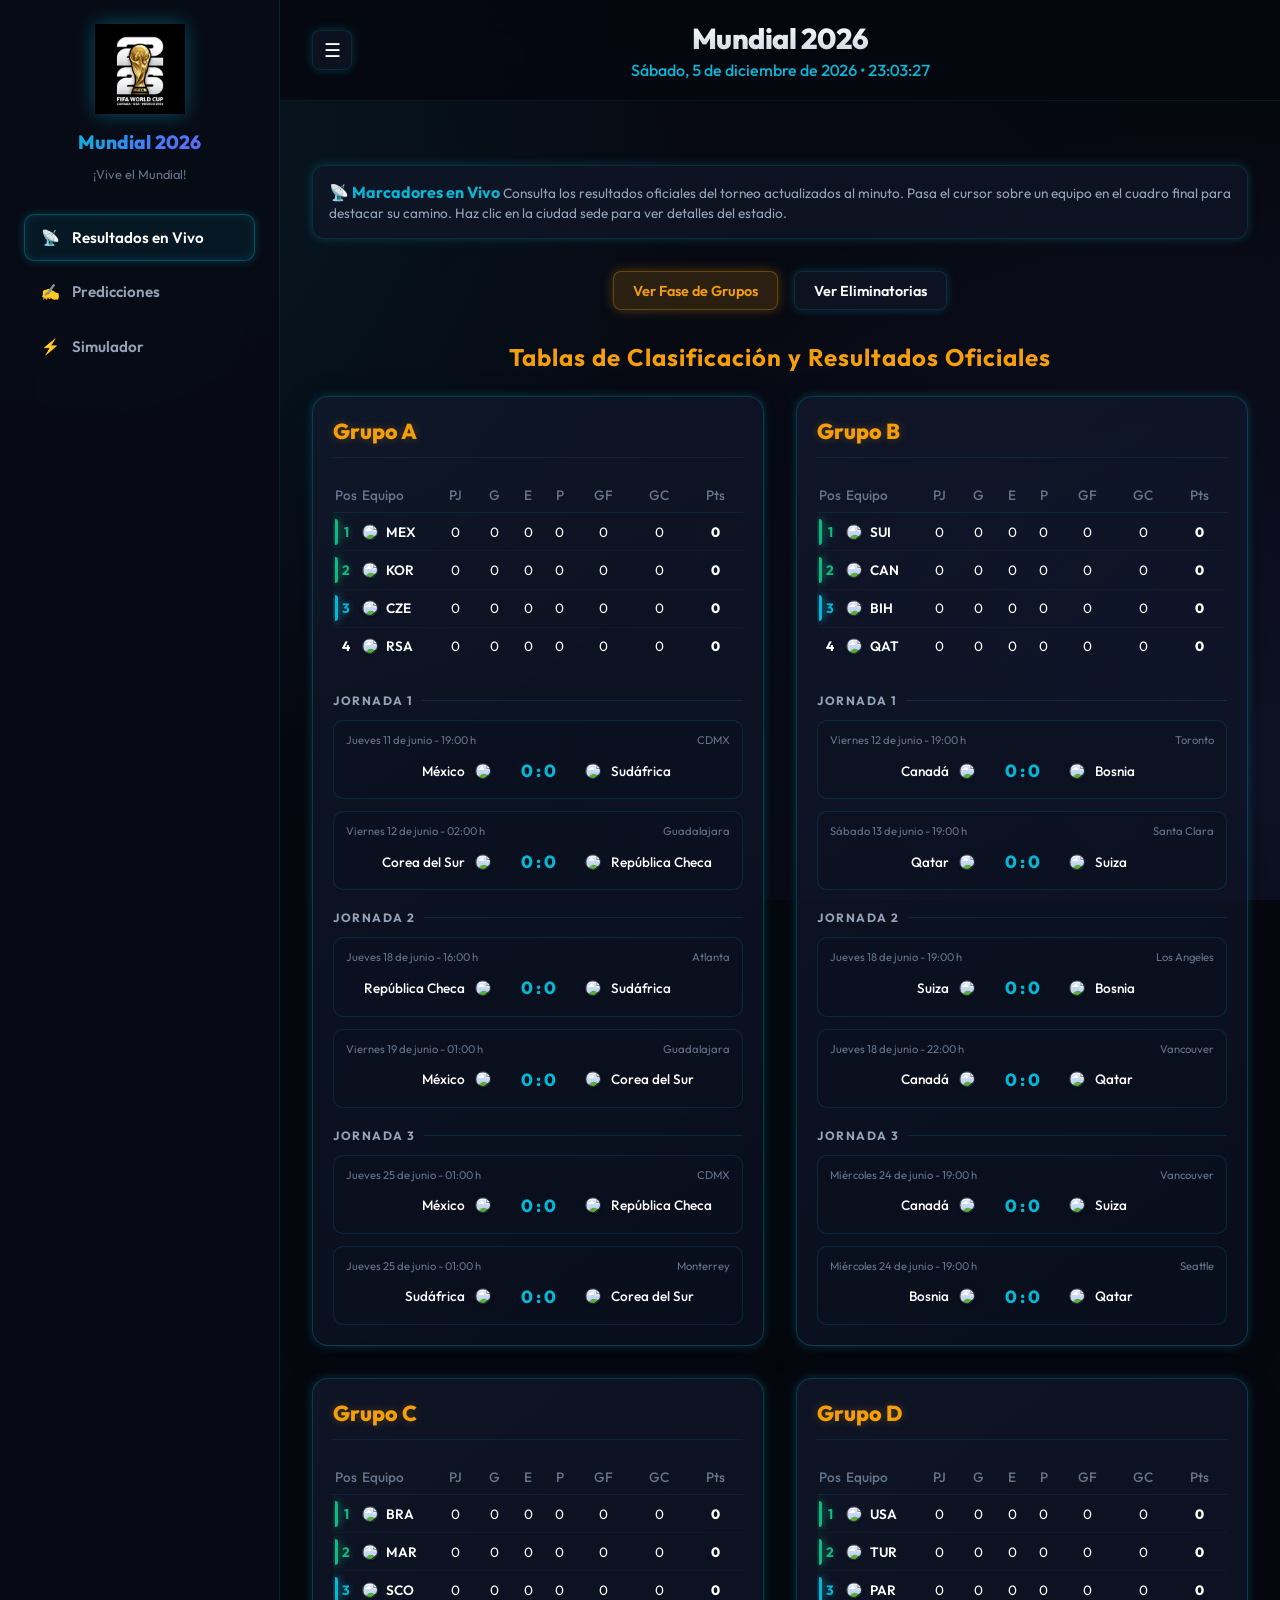
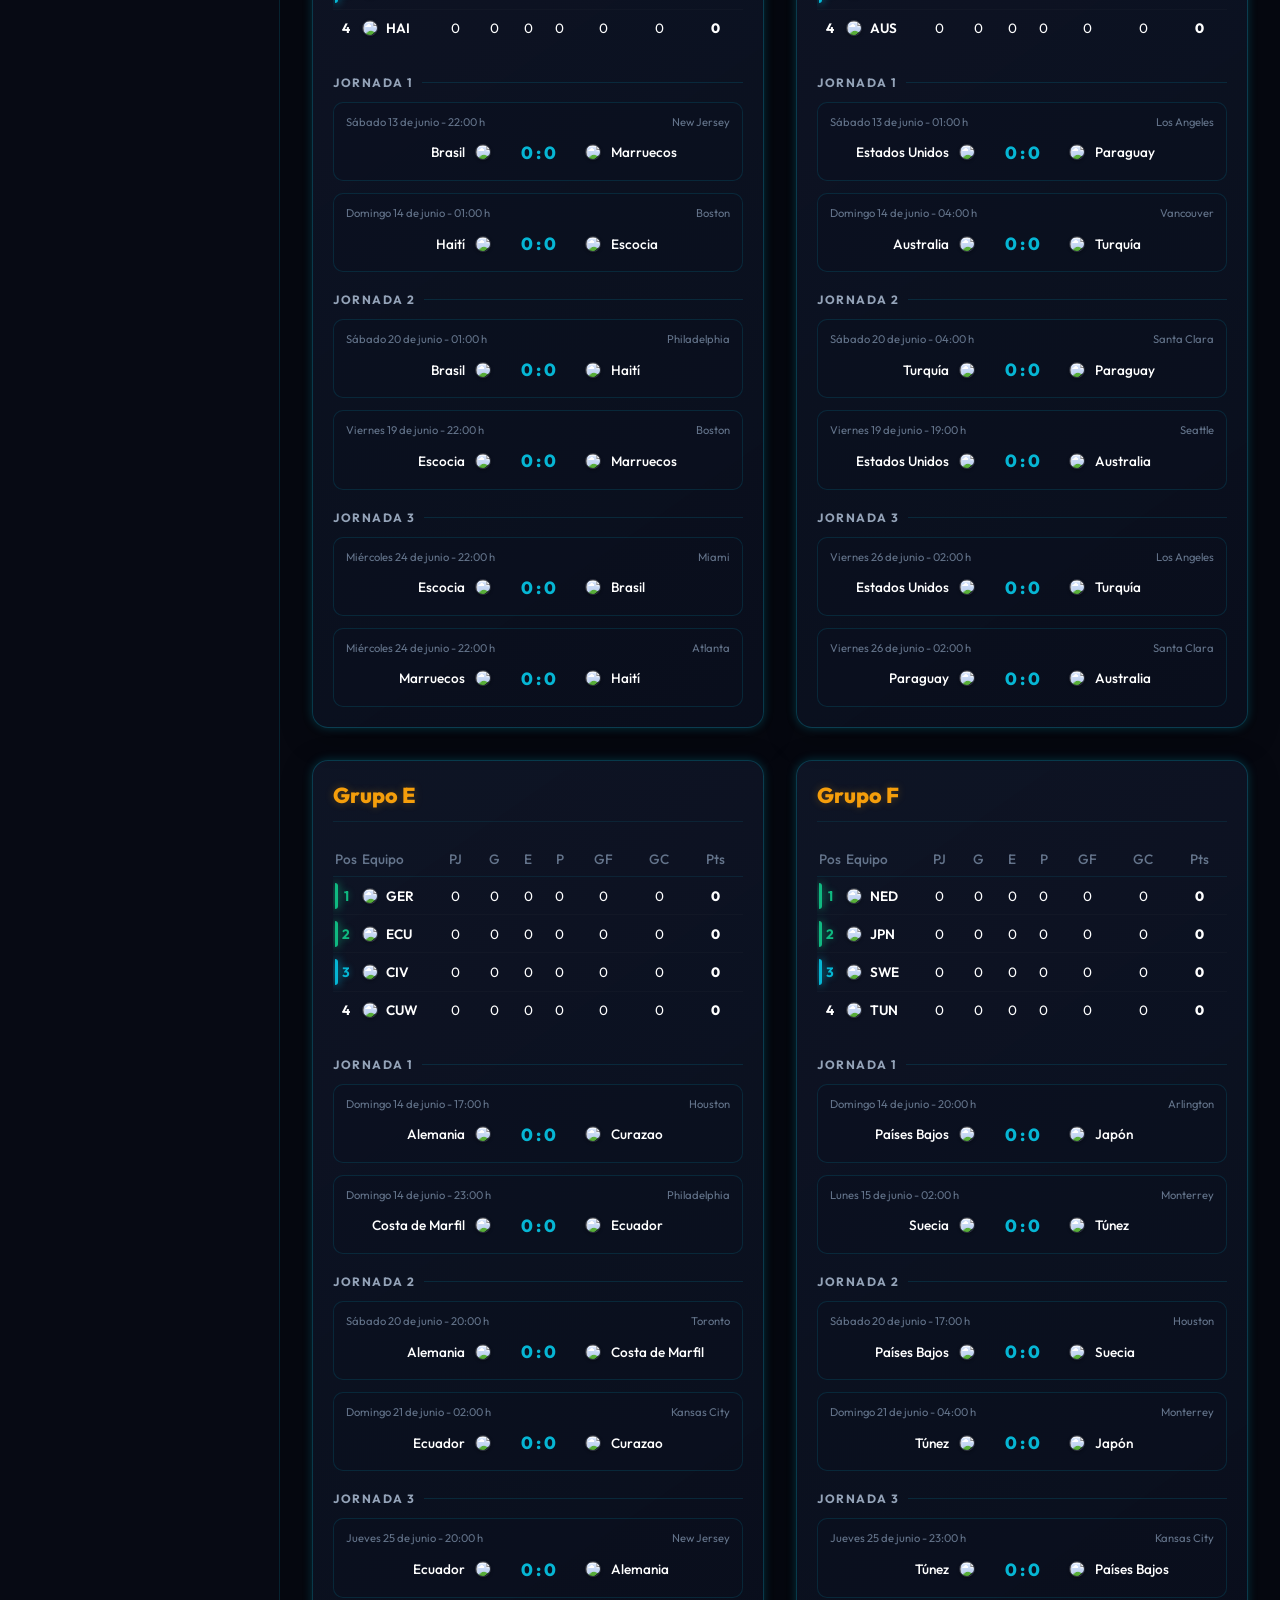
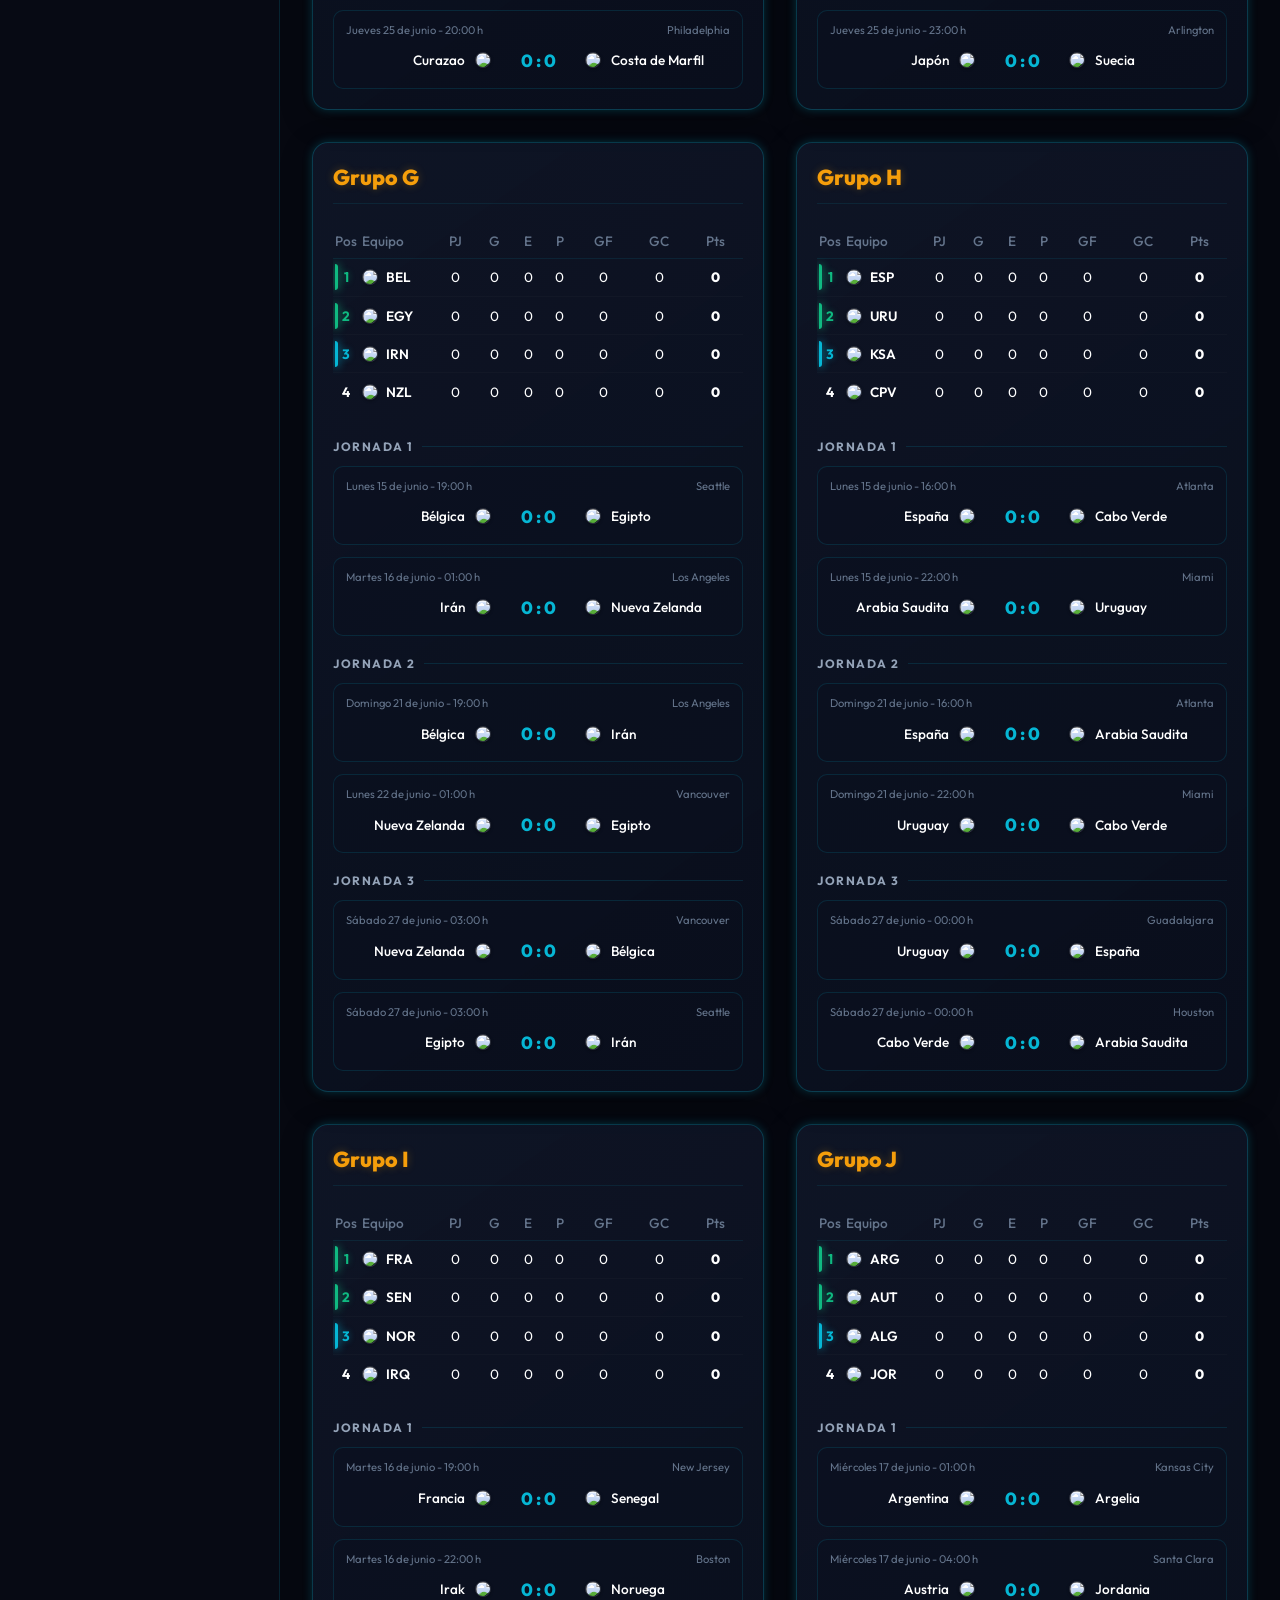
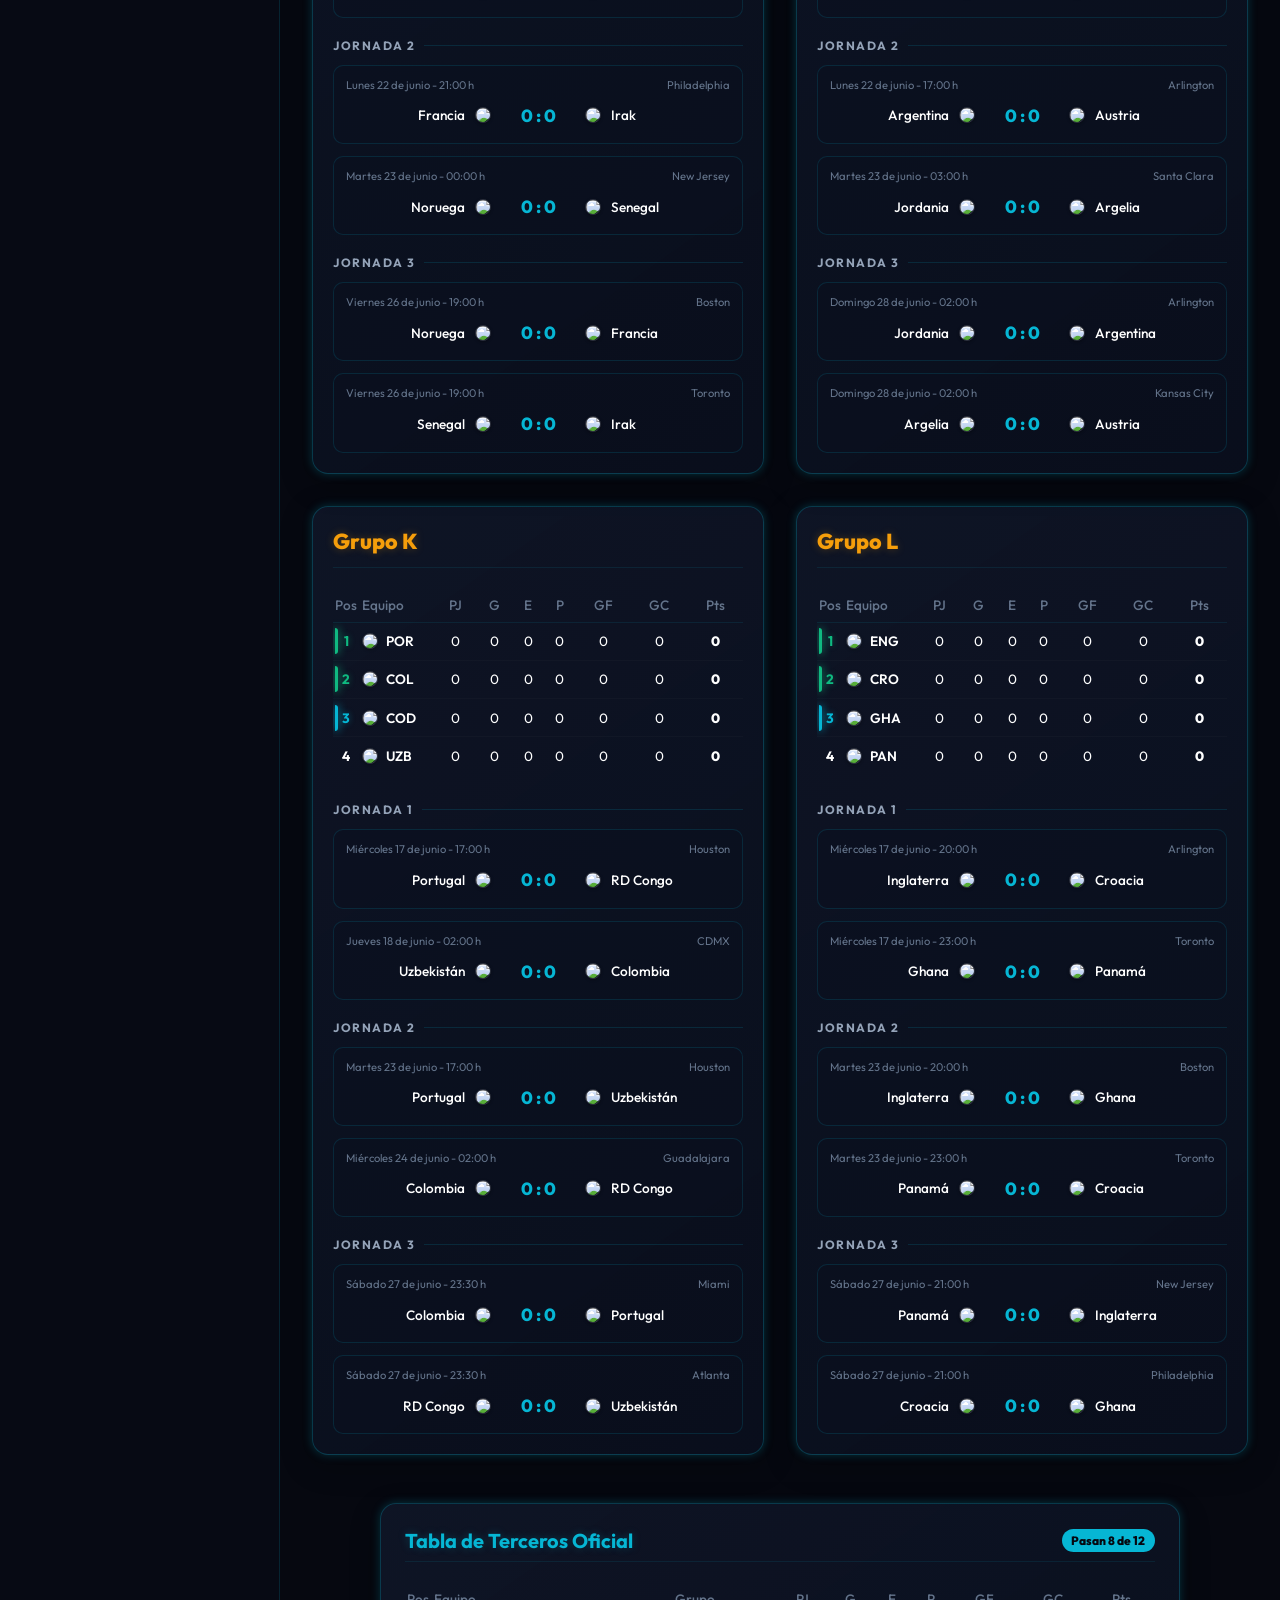
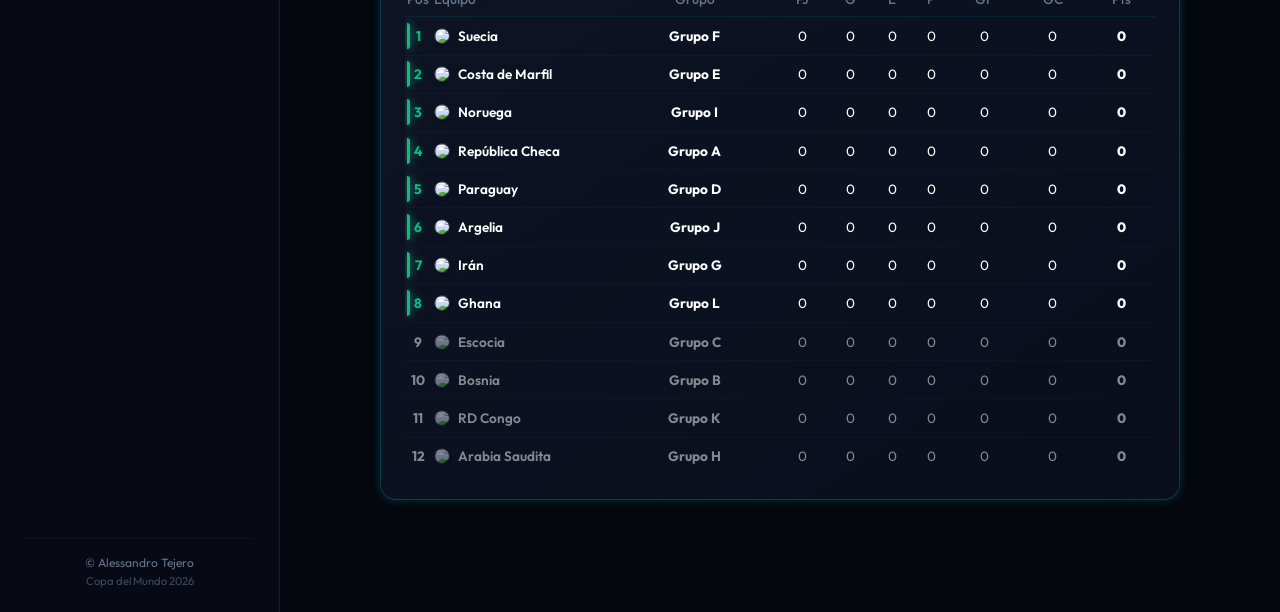
==== index.html @ 3f76abc2 "v1.0.0" ====
<!DOCTYPE html>
<html lang="es">

<head>
  <meta charset="UTF-8">
  <meta name="viewport" content="width=device-width, initial-scale=1.0">
  <title>Mundial 2026 - Resultados en Vivo y Clasificación</title>
  <meta name="description"
    content="Sigue en tiempo real los resultados, estadísticas y la clasificación de la Copa del Mundo de la FIFA 2026. ¡Actualización automática al minuto!">
  <meta name="keywords" content="Mundial 2026, Copa del Mundo 2026, resultados en vivo, clasificación grupos, octavos de final, eliminatorias, fixture, calendario mundial, fútbol">
  <meta name="theme-color" content="#0a0f1e">
  
  <!-- Open Graph / Facebook -->
  <meta property="og:type" content="website">
  <meta property="og:title" content="Mundial 2026 - Resultados en Vivo y Clasificación">
  <meta property="og:description" content="Sigue en tiempo real los resultados, estadísticas y la clasificación de la Copa del Mundo de la FIFA 2026.">
  <meta property="og:image" content="mundial_logo.png">

  <!-- Twitter -->
  <meta name="twitter:card" content="summary_large_image">
  <meta name="twitter:title" content="Mundial 2026 - Resultados en Vivo y Clasificación">
  <meta name="twitter:description" content="Sigue en tiempo real los resultados, estadísticas y la clasificación de la Copa del Mundo de la FIFA 2026.">
  <meta name="twitter:image" content="mundial_logo.png">

  <link rel="stylesheet" href="styles.css">
</head>

<body>

  <div class="app-layout">
    <!-- Sidebar Backdrop (Mobile only) -->
    <div class="sidebar-overlay" id="sidebar-overlay"></div>

    <!-- Sidebar Component -->
    <aside class="app-sidebar" id="app-sidebar">
      <div class="sidebar-header">
        <div class="logo-container">
          <img src="mundial_logo.png" alt="FIFA 26 Logo" class="logo-img">
          <h2>Mundial 2026</h2>
        </div>
        <p style="font-size: 0.8rem; color: var(--text-muted);">¡Vive el Mundial!</p>
      </div>

      <nav class="sidebar-nav">
        <a href="index.html" class="sidebar-link active" id="nav-live">
          <span class="nav-icon">📡</span>
          <span>Resultados en Vivo</span>
        </a>
        <a href="predecir.html" class="sidebar-link" id="nav-predict">
          <span class="nav-icon">✍️</span>
          <span>Predicciones</span>
        </a>
        <a href="simulador.html" class="sidebar-link" id="nav-sim">
          <span class="nav-icon">⚡</span>
          <span>Simulador</span>
        </a>
      </nav>

      <div class="sidebar-footer">
        <p>© Alessandro Tejero</p>
        <p style="margin-top: 0.25rem; font-size: 0.7rem; opacity: 0.6;">Copa del Mundo 2026</p>
      </div>
    </aside>

    <!-- Main Content Container -->
    <div class="main-content">
      <!-- Header Top -->
      <header class="header-top" style="justify-content: center;">
        <div style="display: flex; align-items: center; justify-content: center; width: 100%; position: relative;">
          <button class="sidebar-toggle" id="sidebar-toggle" aria-label="Abrir menú"
            style="position: absolute; left: 0;">☰</button>
          <div class="header-info"
            style="display: flex; flex-direction: column; align-items: center; text-align: center;">
            <h1>Mundial 2026</h1>
            <span id="current-datetime"
              style="color: var(--accent-cyan); font-weight: 500; font-variant-numeric: tabular-nums; margin-top: 0.25rem;"></span>
          </div>
        </div>
      </header>

      <main style="padding: 2rem;">
        <!-- Live info banner -->
        <section class="info-banner">
          <div class="sim-info">
            <span class="info-title">📡 Marcadores en Vivo</span>
            <span class="info-desc">Consulta los resultados oficiales del torneo actualizados al minuto. Pasa el cursor
              sobre un equipo en el cuadro final para destacar su camino. Haz clic en la ciudad sede para ver detalles
              del estadio.</span>
          </div>
        </section>

        <!-- Upcoming Matches Section -->
        <section id="upcoming-section" class="upcoming-section">
          <h2 class="section-title-upcoming">
            <span class="upcoming-icon">📅</span> Próximos Partidos
          </h2>
          <div class="upcoming-matches-grid" id="upcoming-container">
            <!-- Rendered dynamically by live.js -->
          </div>
        </section>

        <!-- Toggle buttons for views -->
        <div class="view-tabs">
          <button id="btn-show-groups" class="btn btn-accent">Ver Fase de Grupos</button>
          <button id="btn-show-bracket" class="btn">Ver Eliminatorias</button>
        </div>

        <!-- Groups Section -->
        <section id="groups-section">
          <h2 style="text-align: center; margin-bottom: 1.5rem; color: var(--accent-gold); letter-spacing: 1px;">Tablas
            de Clasificación y Resultados Oficiales</h2>
          <div class="groups-grid" id="groups-container">
            <!-- Rendered dynamically by live.js -->
          </div>

          <!-- Best Third Places Standings -->
          <div id="thirds-container">
            <!-- Rendered dynamically by live.js -->
          </div>
        </section>

        <!-- Bracket Section -->
        <section id="bracket-section" style="display: none;">
          <h2 style="text-align: center; margin-bottom: 1.5rem; color: var(--accent-gold); letter-spacing: 1px;">Árbol
            de Eliminatorias Oficial</h2>

          <!-- Champion Section (rendered dynamically) -->
          <div id="champion-container"></div>

          <div class="bracket-wrapper" id="bracket-scroll-container">
            <div class="bracket-container" id="bracket-container">
              <!-- Rendered dynamically by live.js -->
            </div>
          </div>
        </section>
      </main>
    </div>
  </div>

  <!-- Stadium Details Modal -->
  <div id="stadium-modal" class="stadium-modal" onclick="closeStadiumModal()">
    <div class="modal-content" onclick="event.stopPropagation()">
      <button class="close-modal" onclick="closeStadiumModal()">&times;</button>
      <h3 id="modal-stadium-title">Estadio</h3>
      <div id="modal-stadium-details" style="margin-top: 1rem; line-height: 1.6; color: var(--text-secondary);">
        <!-- Populated dynamically -->
      </div>
    </div>
  </div>

  <!-- Database & Logic Script -->
  <script src="data.js"></script>
  <script src="live.js"></script>

</body>

</html>
---- styles.css ----
@import url('https://fonts.googleapis.com/css2?family=Outfit:wght@300;400;500;600;700;800&display=swap');

:root {
  /* Color Palette */
  --bg-dark: #060810;
  --bg-deep: #0a0d1a;
  --bg-card: rgba(16, 23, 41, 0.7);
  --bg-card-hover: rgba(24, 34, 61, 0.8);
  
  --border-color: rgba(6, 182, 212, 0.15);
  --border-glow-cyan: 0 0 10px rgba(6, 182, 212, 0.25);
  --border-glow-green: 0 0 10px rgba(16, 185, 129, 0.25);
  --border-glow-gold: 0 0 12px rgba(245, 158, 11, 0.3);
  
  --text-primary: #ffffff;
  --text-secondary: #94a3b8;
  --text-muted: #64748b;
  
  --accent-gold: #f59e0b;
  --accent-cyan: #06b6d4;
  --accent-green: #10b981;
  --accent-red: #ef4444;
  
  /* Gradients */
  --grad-primary: linear-gradient(135deg, #06b6d4 0%, #3b82f6 50%, #6366f1 100%);
  --grad-gold: linear-gradient(135deg, #fbbf24 0%, #f59e0b 100%);
  --grad-green: linear-gradient(135deg, #34d399 0%, #10b981 100%);
  --grad-card: linear-gradient(145deg, rgba(20, 29, 51, 0.6) 0%, rgba(10, 16, 31, 0.8) 100%);
  
  /* Blur & Transitions */
  --blur-amount: 20px;
  --transition-smooth: all 0.3s cubic-bezier(0.4, 0, 0.2, 1);
  --font-main: 'Outfit', -apple-system, BlinkMacSystemFont, sans-serif;
}

html {
  overflow-y: scroll;
}

* {
  box-sizing: border-box;
  margin: 0;
  padding: 0;
}

body {
  background-color: var(--bg-dark);
  background-image: 
    radial-gradient(circle at 5% 15%, rgba(6, 182, 212, 0.1) 0%, transparent 45%),
    radial-gradient(circle at 95% 85%, rgba(99, 102, 241, 0.1) 0%, transparent 45%),
    radial-gradient(circle at 50% 50%, rgba(10, 13, 26, 0.3) 0%, rgba(6, 8, 16, 0.95) 100%);
  background-attachment: fixed;
  color: var(--text-primary);
  font-family: var(--font-main);
  min-height: 100vh;
  overflow-x: hidden;
}

/* Header Styles */
header {
  position: relative;
  padding: 2rem 1.5rem 1.5rem;
  text-align: center;
  border-bottom: 1px solid rgba(6, 182, 212, 0.1);
  background: rgba(6, 8, 16, 0.85);
  backdrop-filter: blur(var(--blur-amount));
  z-index: 10;
}

.logo-container {
  display: inline-flex;
  align-items: center;
  gap: 0.75rem;
  margin-bottom: 0.5rem;
}

.logo-badge {
  background: var(--grad-primary);
  padding: 0.35rem 0.75rem;
  border-radius: 8px;
  font-weight: 800;
  font-size: 0.85rem;
  letter-spacing: 2px;
  text-shadow: 0 2px 4px rgba(0,0,0,0.3);
  box-shadow: 0 0 15px rgba(6, 182, 212, 0.4);
}

.logo-img {
  height: 38px;
  width: auto;
  object-fit: contain;
  filter: drop-shadow(0 0 10px rgba(6, 182, 212, 0.4));
  transition: transform 0.3s ease;
}

.logo-img:hover {
  transform: scale(1.05);
}

h1 {
  font-size: 2rem;
  font-weight: 800;
  letter-spacing: -0.5px;
  background: linear-gradient(180deg, #ffffff 0%, #cbd5e1 100%);
  -webkit-background-clip: text;
  -webkit-text-fill-color: transparent;
}

.subtitle {
  color: var(--text-secondary);
  font-size: 1rem;
  font-weight: 300;
  margin-top: 0.2rem;
}



/* Controls Panel */
.controls-container {
  max-width: 1200px;
  margin: 1.5rem auto 0;
  display: flex;
  flex-wrap: wrap;
  gap: 1rem;
  justify-content: space-between;
  align-items: center;
}

.prediction-stats {
  background: var(--bg-card);
  border: 1px solid var(--border-color);
  padding: 0.5rem 1.2rem;
  border-radius: 50px;
  display: flex;
  align-items: center;
  gap: 1.5rem;
  font-size: 0.9rem;
  box-shadow: var(--border-glow-cyan);
}

.stat-item {
  display: flex;
  align-items: center;
  gap: 0.5rem;
}

.stat-dot {
  width: 8px;
  height: 8px;
  border-radius: 50%;
  background-color: var(--accent-cyan);
  box-shadow: 0 0 8px var(--accent-cyan);
}

.stat-dot.completed {
  background-color: var(--accent-green);
  box-shadow: 0 0 8px var(--accent-green);
}

.stat-value {
  font-weight: 600;
}

.actions-group {
  display: flex;
  gap: 0.75rem;
  flex-wrap: wrap;
}

.btn {
  background: var(--bg-card);
  border: 1px solid var(--border-color);
  color: var(--text-primary);
  padding: 0.6rem 1.2rem;
  border-radius: 8px;
  font-family: var(--font-main);
  font-weight: 600;
  font-size: 0.9rem;
  cursor: pointer;
  display: inline-flex;
  align-items: center;
  gap: 0.5rem;
  transition: var(--transition-smooth);
  box-shadow: var(--border-glow-cyan);
}

.btn:hover {
  background: var(--bg-card-hover);
  border-color: var(--accent-cyan);
  box-shadow: 0 0 15px rgba(6, 182, 212, 0.4);
  transform: translateY(-1px);
}

.btn-primary {
  background: var(--grad-primary);
  border: none;
  box-shadow: 0 4px 15px rgba(6, 182, 212, 0.35);
}

.btn-primary:hover {
  filter: brightness(1.1);
  box-shadow: 0 0 20px rgba(6, 182, 212, 0.6);
}

.btn-accent {
  background: rgba(245, 158, 11, 0.15);
  border-color: rgba(245, 158, 11, 0.3);
  color: var(--accent-gold);
  box-shadow: var(--border-glow-gold);
}

.btn-accent:hover {
  background: rgba(245, 158, 11, 0.25);
  border-color: var(--accent-gold);
  box-shadow: 0 0 15px rgba(245, 158, 11, 0.5);
}

.btn-reset {
  background: rgba(239, 68, 68, 0.1);
  border-color: rgba(239, 68, 68, 0.3);
  color: var(--accent-red);
  box-shadow: 0 0 8px rgba(239, 68, 68, 0.15);
}

.btn-reset:hover {
  background: rgba(239, 68, 68, 0.2);
  border-color: var(--accent-red);
  box-shadow: 0 0 15px rgba(239, 68, 68, 0.4);
}

/* Main Container */
main {
  max-width: 1400px;
  margin: 2rem auto 5rem;
  padding: 0 1.5rem;
}

/* Info Banner */
.info-banner {
  background: var(--bg-card);
  border: 1px solid var(--border-color);
  border-radius: 12px;
  padding: 1rem;
  margin-bottom: 2rem;
  display: flex;
  align-items: center;
  justify-content: space-between;
  box-shadow: var(--border-glow-cyan);
}

.info-title {
  font-weight: 700;
  font-size: 1rem;
  color: var(--accent-cyan);
}

.info-desc {
  color: var(--text-secondary);
  font-size: 0.85rem;
  margin-top: 0.25rem;
}

/* NEON CARD SYSTEM */
.neon-card {
  background: var(--grad-card);
  border: 1px solid rgba(6, 182, 212, 0.25);
  border-radius: 16px;
  padding: 1.25rem;
  display: flex;
  flex-direction: column;
  gap: 1.25rem;
  transition: var(--transition-smooth);
  box-shadow: var(--border-glow-cyan), 0 8px 32px 0 rgba(0, 0, 0, 0.3);
}

.neon-card:hover {
  border-color: rgba(6, 182, 212, 0.5);
  box-shadow: 0 0 18px rgba(6, 182, 212, 0.4), 0 10px 40px rgba(0,0,0,0.4);
}

.groups-grid {
  display: grid;
  grid-template-columns: repeat(auto-fill, minmax(380px, 1fr));
  gap: 2rem;
}

.group-header {
  display: flex;
  justify-content: space-between;
  align-items: center;
  border-bottom: 1px solid rgba(6, 182, 212, 0.1);
  padding-bottom: 0.75rem;
}

.group-name {
  font-size: 1.35rem;
  font-weight: 800;
  color: var(--accent-gold);
  text-shadow: 0 0 8px rgba(245, 158, 11, 0.3);
}

/* Standings Tables */
.standings-table-container {
  overflow-x: auto;
}

.standings-table {
  width: 100%;
  border-collapse: collapse;
  text-align: center;
  font-size: 0.85rem;
}

.standings-table th {
  color: var(--text-muted);
  font-weight: 500;
  padding: 0.5rem 0.15rem;
  border-bottom: 1px solid rgba(6, 182, 212, 0.1);
}

.standings-table td {
  padding: 0.6rem 0.15rem;
  border-bottom: 1px solid rgba(255, 255, 255, 0.02);
  vertical-align: middle;
}

.standings-table tr:last-child td {
  border-bottom: none;
}

.pos-col {
  width: 25px;
  font-weight: 700;
}

.team-col {
  text-align: left;
  font-weight: 600;
}

.neon-card .team-col {
  width: 75px;
}

.thirds-standings-section .team-col {
  width: 180px;
}

.team-cell-content {
  display: flex;
  align-items: center;
  gap: 0.5rem;
}

.pts-col {
  font-weight: 800;
  color: var(--text-primary);
}

/* Neon indicators on first cell of table row */
.row-q1 td:first-child,
.row-q2 td:first-child,
.row-q3 td:first-child {
  position: relative;
}

.row-q1 td:first-child::before,
.row-q2 td:first-child::before {
  content: '';
  position: absolute;
  left: 2px;
  top: 15%;
  height: 70%;
  width: 3px;
  background-color: var(--accent-green);
  border-radius: 0 3px 3px 0;
  box-shadow: 0 0 8px var(--accent-green);
}

.row-q3 td:first-child::before {
  content: '';
  position: absolute;
  left: 2px;
  top: 15%;
  height: 70%;
  width: 3px;
  background-color: var(--accent-cyan);
  border-radius: 0 3px 3px 0;
  box-shadow: 0 0 8px var(--accent-cyan);
}

.pos-col.q1, .pos-col.q2 {
  color: var(--accent-green);
  text-shadow: 0 0 6px rgba(16, 185, 129, 0.4);
}
.pos-col.q3 {
  color: var(--accent-cyan);
  text-shadow: 0 0 6px rgba(6, 182, 212, 0.4);
}

/* Match Fixtures in Group */
.fixtures-list {
  display: flex;
  flex-direction: column;
  gap: 0.75rem;
}

.jornada-divider {
  font-size: 0.75rem;
  font-weight: 700;
  text-transform: uppercase;
  color: var(--text-secondary);
  letter-spacing: 1.5px;
  margin-top: 0.5rem;
  display: flex;
  align-items: center;
  gap: 0.5rem;
}

.jornada-divider::after {
  content: '';
  flex: 1;
  height: 1px;
  background: rgba(6, 182, 212, 0.15);
}

.match-item {
  background: rgba(10, 15, 30, 0.4);
  border: 1px solid rgba(6, 182, 212, 0.15);
  border-radius: 10px;
  padding: 0.75rem;
  display: flex;
  flex-direction: column;
  gap: 0.5rem;
  transition: var(--transition-smooth);
}

.match-item:hover {
  background: rgba(15, 22, 43, 0.6);
  border-color: rgba(6, 182, 212, 0.4);
  box-shadow: 0 0 10px rgba(6, 182, 212, 0.2);
}

.match-info-meta {
  display: flex;
  justify-content: space-between;
  color: var(--text-muted);
  font-size: 0.7rem;
}

.match-stadium {
  white-space: nowrap;
  overflow: hidden;
  text-overflow: ellipsis;
  max-width: 170px;
}

.match-grid-row {
  display: flex;
  align-items: center;
  justify-content: space-between;
  gap: 0.5rem;
}

.match-team {
  flex: 1;
  display: flex;
  align-items: center;
  gap: 0.5rem;
  cursor: pointer;
  padding: 0.35rem 0.5rem;
  border-radius: 6px;
  border: 1px solid transparent;
  transition: var(--transition-smooth);
  min-width: 0;
}

.match-team:hover {
  background: rgba(255, 255, 255, 0.04);
}

.match-team.team-home {
  justify-content: flex-end;
}

.match-team.team-away {
  justify-content: flex-start;
}

.team-name-long {
  display: block;
  font-weight: 500;
  font-size: 0.85rem;
  white-space: nowrap;
  overflow: hidden;
  text-overflow: ellipsis;
}

.match-team.team-home .team-name-long {
  text-align: right;
  margin-right: 0.1rem;
}

.match-team.team-away .team-name-long {
  text-align: left;
  margin-left: 0.1rem;
}

.team-name-short {
  display: none;
  font-weight: 700;
}

.match-flag {
  width: 20px;
  height: 20px;
  object-fit: cover;
  border-radius: 50%;
  box-shadow: 0 1px 3px rgba(0,0,0,0.3);
  border: 1px solid rgba(255, 255, 255, 0.15);
}

.score-inputs {
  display: flex;
  align-items: center;
  gap: 0.15rem;
  background: rgba(5, 7, 15, 0.85);
  border: 1px solid var(--border-color);
  padding: 0.2rem 0.3rem;
  border-radius: 8px;
  box-shadow: inset 0 0 5px rgba(6, 182, 212, 0.2);
  flex-shrink: 0;
}

.score-input {
  width: 20px;
  height: 20px;
  background: transparent;
  border: none;
  color: var(--text-primary);
  font-family: var(--font-main);
  font-weight: 700;
  font-size: 0.9rem;
  text-align: center;
  outline: none;
}

.score-input::-webkit-outer-spin-button,
.score-input::-webkit-inner-spin-button {
  -webkit-appearance: none;
  margin: 0;
}

.score-input[type=number] {
  -moz-appearance: textfield;
}

.score-divider {
  color: var(--text-muted);
  font-size: 0.75rem;
  font-weight: 600;
}

.btn-counter {
  background: transparent;
  border: none;
  color: var(--text-muted);
  cursor: pointer;
  font-size: 0.65rem;
  width: 12px;
  height: 12px;
  display: flex;
  align-items: center;
  justify-content: center;
  border-radius: 3px;
  transition: var(--transition-smooth);
}

.btn-counter:hover {
  background: rgba(6, 182, 212, 0.2);
  color: var(--accent-cyan);
}

.match-team.predicted-winner {
  background: rgba(16, 185, 129, 0.08);
  border: 1px solid rgba(16, 185, 129, 0.3);
  box-shadow: 0 0 8px rgba(16, 185, 129, 0.15);
}

/* FLOATING THIRDS SECTION */
.thirds-standings-section {
  max-width: 800px;
  margin: 3rem auto 0;
  background: var(--grad-card);
  border: 1px solid rgba(6, 182, 212, 0.25);
  border-radius: 16px;
  padding: 1.5rem;
  box-shadow: var(--border-glow-cyan), 0 10px 30px rgba(0,0,0,0.3);
}

.thirds-header {
  display: flex;
  justify-content: space-between;
  align-items: center;
  margin-bottom: 1.25rem;
  border-bottom: 1px solid rgba(6, 182, 212, 0.1);
  padding-bottom: 0.5rem;
}

.thirds-title {
  font-size: 1.25rem;
  font-weight: 700;
  color: var(--accent-cyan);
  text-shadow: 0 0 8px rgba(6, 182, 212, 0.25);
}

.thirds-badge-icon {
  background: var(--accent-cyan);
  color: var(--bg-dark);
  font-size: 0.75rem;
  padding: 0.25rem 0.6rem;
  border-radius: 12px;
  font-weight: 800;
}

.row-eliminated {
  opacity: 0.5;
}

/* BRACKET VIEW CSS */
.bracket-wrapper {
  overflow-x: auto;
  padding: 2rem 0;
  cursor: grab;
  position: relative;
}

.bracket-wrapper:active {
  cursor: grabbing;
}

.bracket-container {
  display: flex;
  gap: 3.5rem;
  width: max-content;
  min-width: 100%;
  padding: 0 1rem;
}

.bracket-column {
  display: flex;
  flex-direction: column;
  align-items: center;
  width: 270px;
  min-width: 270px;
  position: relative;
}

.bracket-column-body {
  display: flex;
  flex-direction: column;
  justify-content: space-around;
  flex: 1;
  width: 100%;
  gap: 2rem;
}

.bracket-col-header {
  text-align: center;
  font-size: 0.8rem;
  font-weight: 700;
  text-transform: uppercase;
  letter-spacing: 1px;
  color: var(--text-secondary);
  background: rgba(16, 23, 41, 0.8);
  border: 1px solid rgba(6, 182, 212, 0.3);
  border-radius: 6px;
  padding: 0.4rem 1rem;
  margin-bottom: 1.5rem;
  display: inline-block;
  align-self: center;
  box-shadow: var(--border-glow-cyan);
}

/* Symmetric Center Highlight Box */
.bracket-center-box {
  background: linear-gradient(180deg, rgba(245, 158, 11, 0.08) 0%, rgba(16, 23, 41, 0.9) 100%);
  border: 2px solid rgba(245, 158, 11, 0.4);
  border-radius: 20px;
  padding: 1.5rem 1.2rem;
  display: flex;
  flex-direction: column;
  gap: 1.5rem;
  box-shadow: var(--border-glow-gold), 0 8px 32px rgba(0, 0, 0, 0.5);
  margin: auto 0;
  width: 100%;
}

.bracket-center-match-section {
  display: flex;
  flex-direction: column;
  gap: 0.5rem;
}

.bracket-center-stage-title {
  text-align: center;
  font-size: 0.95rem;
  font-weight: 700;
  color: var(--accent-gold);
  text-shadow: 0 0 6px rgba(245, 158, 11, 0.3);
}


/* KNOCKOUT MATCHES NEON CARD */
.bracket-match {
  background: rgba(16, 23, 41, 0.85);
  border: 1px solid rgba(6, 182, 212, 0.25);
  border-radius: 12px;
  padding: 0.6rem;
  display: flex;
  flex-direction: column;
  gap: 0.35rem;
  position: relative;
  transition: var(--transition-smooth);
  box-shadow: 0 0 10px rgba(6, 182, 212, 0.15);
}

.bracket-match:hover {
  border-color: rgba(6, 182, 212, 0.5);
  transform: translateY(-2px);
  box-shadow: 0 0 18px rgba(6, 182, 212, 0.4), 0 8px 24px rgba(0,0,0,0.4);
}

.bracket-match-header {
  display: flex;
  justify-content: space-between;
  font-size: 0.65rem;
  color: var(--text-muted);
  border-bottom: 1px solid rgba(255,255,255,0.03);
  padding-bottom: 0.3rem;
  margin-bottom: 0.15rem;
}

.bracket-team-row {
  display: flex;
  align-items: center;
  justify-content: space-between;
  padding: 0.4rem 0.5rem;
  border-radius: 6px;
  border: 1px solid transparent;
  transition: var(--transition-smooth);
}

.bracket-team-row.placeholder {
  opacity: 0.55;
}

.bracket-team-row.placeholder .bracket-team-info {
  font-size: 0.75rem;
  font-style: italic;
  color: var(--text-muted);
}

.bracket-team-info {
  display: flex;
  align-items: center;
  gap: 0.5rem;
  font-size: 0.85rem;
  font-weight: 500;
  color: var(--text-secondary);
  min-width: 0;
}

.bracket-team-info span {
  white-space: nowrap;
  overflow: hidden;
  text-overflow: ellipsis;
}

.bracket-team-score {
  font-weight: 700;
  font-size: 0.9rem;
  color: var(--text-muted);
}

.bracket-team-row.winner {
  background: rgba(16, 185, 129, 0.08);
  border-color: rgba(16, 185, 129, 0.2);
}

.bracket-team-row.winner .bracket-team-info {
  color: var(--text-primary);
  font-weight: 700;
}

.bracket-team-row.winner .bracket-team-score {
  color: var(--accent-green);
  text-shadow: 0 0 6px rgba(16, 185, 129, 0.5);
}

/* Penalty Shootout Indicators */
.penalty-badge-btn {
  background: rgba(245, 158, 11, 0.1);
  border: 1px solid rgba(245, 158, 11, 0.3);
  color: var(--accent-gold);
  font-size: 0.65rem;
  font-weight: 700;
  padding: 0.15rem 0.4rem;
  border-radius: 4px;
  cursor: pointer;
  margin-left: 0.5rem;
  transition: var(--transition-smooth);
}

.penalty-badge-btn:hover {
  background: rgba(245, 158, 11, 0.2);
  border-color: var(--accent-gold);
  box-shadow: 0 0 8px rgba(245, 158, 11, 0.4);
}

.penalty-badge-btn.active {
  background: var(--accent-gold);
  color: var(--bg-dark);
  border-color: var(--accent-gold);
  box-shadow: 0 0 8px rgba(245, 158, 11, 0.5);
}

/* Active Highlight Hover Path */
.team-highlighted {
  border-color: var(--accent-cyan) !important;
  box-shadow: 0 0 15px rgba(6, 182, 212, 0.45) !important;
}

.team-highlighted .bracket-team-info {
  color: var(--accent-cyan) !important;
  text-shadow: 0 0 5px rgba(6, 182, 212, 0.3);
}

/* CHAMPION ANNOUNCEMENT CARD */
.champion-hero-card {
  max-width: 600px;
  margin: 3rem auto 2.5rem;
  background: linear-gradient(135deg, rgba(245, 158, 11, 0.15) 0%, rgba(10, 16, 31, 0.95) 100%);
  border: 1px solid rgba(245, 158, 11, 0.45);
  border-radius: 20px;
  padding: 2.5rem 2rem;
  text-align: center;
  box-shadow: var(--border-glow-gold), 0 10px 40px rgba(0,0,0,0.5);
  animation: pulseGold 2s infinite alternate;
}

@keyframes pulseGold {
  0% { box-shadow: 0 0 15px rgba(245, 158, 11, 0.2), 0 10px 30px rgba(0,0,0,0.4); border-color: rgba(245, 158, 11, 0.35); }
  100% { box-shadow: 0 0 25px rgba(245, 158, 11, 0.5), 0 10px 45px rgba(0,0,0,0.5); border-color: rgba(245, 158, 11, 0.7); }
}

.champion-trophy {
  font-size: 4rem;
  margin-bottom: 1rem;
  animation: floatTrophy 3s ease-in-out infinite;
  text-shadow: 0 0 20px rgba(245, 158, 11, 0.4);
}

@keyframes floatTrophy {
  0%, 100% { transform: translateY(0); }
  50% { transform: translateY(-8px); }
}

.champion-title {
  font-size: 1rem;
  font-weight: 800;
  color: var(--accent-gold);
  text-transform: uppercase;
  letter-spacing: 3px;
  margin-bottom: 0.5rem;
}

.champion-team-box {
  display: inline-flex;
  align-items: center;
  gap: 1.5rem;
  background: rgba(0,0,0,0.5);
  padding: 1rem 2.2rem;
  border-radius: 50px;
  margin-top: 1rem;
  border: 1px solid rgba(245, 158, 11, 0.25);
  box-shadow: inset 0 0 10px rgba(245, 158, 11, 0.15);
}

.champion-flag {
  width: 60px;
  height: 40px;
  object-fit: cover;
  border-radius: 4px;
  box-shadow: 0 4px 10px rgba(0,0,0,0.4);
}

.champion-name {
  font-size: 1.85rem;
  font-weight: 800;
  color: #fff;
  text-shadow: 0 0 10px rgba(255,255,255,0.25);
}

/* Modals */
.stadium-modal {
  position: fixed;
  top: 0;
  left: 0;
  width: 100%;
  height: 100%;
  background: rgba(0, 0, 0, 0.85);
  backdrop-filter: blur(8px);
  display: flex;
  align-items: center;
  justify-content: center;
  z-index: 100;
  opacity: 0;
  pointer-events: none;
  transition: var(--transition-smooth);
}

.stadium-modal.open {
  opacity: 1;
  pointer-events: auto;
}

.modal-content {
  background: var(--bg-card);
  border: 1px solid rgba(6, 182, 212, 0.3);
  border-radius: 20px;
  max-width: 500px;
  width: 90%;
  padding: 2rem;
  position: relative;
  transform: scale(0.9);
  transition: var(--transition-smooth);
  box-shadow: var(--border-glow-cyan), 0 10px 40px rgba(0,0,0,0.5);
}

.stadium-modal.open .modal-content {
  transform: scale(1);
}

.close-modal {
  position: absolute;
  top: 1rem;
  right: 1rem;
  background: transparent;
  border: none;
  color: var(--text-muted);
  font-size: 1.5rem;
  cursor: pointer;
  transition: var(--transition-smooth);
}

.close-modal:hover {
  color: var(--text-primary);
}

/* Responsive Rules */
@media (max-width: 768px) {
  h1 {
    font-size: 1.6rem;
  }
  
  .subtitle {
    font-size: 0.9rem;
  }
  

  
  .controls-container {
    flex-direction: column;
    align-items: stretch;
  }
  
  .prediction-stats {
    justify-content: center;
  }
  
  .actions-group {
    justify-content: center;
  }
  
  .groups-grid {
    grid-template-columns: 1fr;
  }
  
  .team-name-long {
    display: none;
  }
  
  .team-name-short {
    display: inline;
  }
}

@media (min-width: 769px) and (max-width: 1200px) {
  .groups-grid {
    grid-template-columns: repeat(2, 1fr);
  }
}

/* Sidebar App Layout */
.app-layout {
  display: flex;
  min-height: 100vh;
}

.app-sidebar {
  width: 280px;
  min-width: 280px;
  background: rgba(8, 11, 22, 0.95);
  border-right: 1px solid var(--border-color);
  display: flex;
  flex-direction: column;
  padding: 1.5rem;
  backdrop-filter: blur(var(--blur-amount));
  z-index: 50;
  transition: var(--transition-smooth);
}

.app-layout.sidebar-collapsed .app-sidebar {
  width: 0;
  min-width: 0;
  padding-left: 0;
  padding-right: 0;
  border-right-color: transparent;
  overflow: hidden;
}

.sidebar-header {
  display: flex;
  flex-direction: column;
  align-items: center;
  text-align: center;
  gap: 0.5rem;
  margin-bottom: 2rem;
}

.sidebar-header .logo-container {
  display: flex;
  flex-direction: column;
  align-items: center;
  gap: 0.75rem;
  margin-bottom: 0.25rem;
}

.sidebar-header .logo-img {
  height: 90px;
  margin-bottom: 0.25rem;
}

.sidebar-header h2 {
  font-size: 1.2rem;
  font-weight: 800;
  background: var(--grad-primary);
  -webkit-background-clip: text;
  -webkit-text-fill-color: transparent;
}

.sidebar-nav {
  display: flex;
  flex-direction: column;
  gap: 0.5rem;
  flex: 1;
}

.sidebar-link {
  display: flex;
  align-items: center;
  gap: 0.75rem;
  text-decoration: none;
  color: var(--text-secondary);
  padding: 0.8rem 1rem;
  border-radius: 10px;
  font-weight: 600;
  font-size: 0.95rem;
  transition: var(--transition-smooth);
  border: 1px solid transparent;
}

.sidebar-link:hover {
  color: var(--text-primary);
  background: rgba(255, 255, 255, 0.03);
  border-color: rgba(6, 182, 212, 0.15);
}

.sidebar-link.active {
  background: rgba(6, 182, 212, 0.08);
  color: var(--text-primary);
  border-color: rgba(6, 182, 212, 0.35);
  box-shadow: inset 0 0 10px rgba(6, 182, 212, 0.15), var(--border-glow-cyan);
}

.sidebar-footer {
  font-size: 0.75rem;
  color: var(--text-muted);
  text-align: center;
  padding-top: 1rem;
  border-top: 1px solid rgba(255, 255, 255, 0.03);
}

.main-content {
  flex: 1;
  display: flex;
  flex-direction: column;
  min-width: 0;
}

/* Sidebar Toggle Header on top */
.header-top {
  display: flex;
  align-items: center;
  justify-content: flex-start;
  gap: 1rem;
  background: rgba(6, 8, 16, 0.85);
  border-bottom: 1px solid rgba(6, 182, 212, 0.1);
  padding: 1.25rem 2rem;
  backdrop-filter: blur(var(--blur-amount));
  z-index: 10;
}

.sidebar-toggle {
  display: flex;
  background: var(--bg-card);
  border: 1px solid var(--border-color);
  color: var(--text-primary);
  font-size: 1.2rem;
  cursor: pointer;
  padding: 0.5rem;
  border-radius: 8px;
  box-shadow: var(--border-glow-cyan);
  transition: var(--transition-smooth);
  width: 40px;
  height: 40px;
  align-items: center;
  justify-content: center;
}

.sidebar-toggle:hover {
  background: var(--bg-card-hover);
  border-color: var(--accent-cyan);
}

.header-top .header-info {
  display: flex;
  flex-direction: column;
}

.header-top h1 {
  font-size: 1.8rem;
}

/* Page Sub-navigation (if needed inside views, e.g. toggling groups/bracket in simulator or live page) */
.view-tabs {
  display: flex;
  justify-content: center;
  gap: 1rem;
  margin-bottom: 2rem;
}

/* Mobile Sidebar Layout Rules */
@media (max-width: 768px) {
  .app-sidebar {
    position: fixed;
    top: 0;
    left: 0;
    bottom: 0;
    transform: translateX(-100%);
    box-shadow: 0 0 30px rgba(0, 0, 0, 0.8);
    z-index: 1000;
  }
  
  .app-sidebar.open {
    transform: translateX(0);
  }
  
  .sidebar-toggle {
    display: flex;
  }
  
  .header-top {
    padding: 1rem 1.5rem;
  }

  .header-top h1 {
    font-size: 1.4rem;
  }
  
  /* Backdrop overlay when sidebar is open */
  .sidebar-overlay {
    display: none;
    position: fixed;
    top: 0;
    left: 0;
    right: 0;
    bottom: 0;
    background: rgba(0, 0, 0, 0.6);
    backdrop-filter: blur(4px);
    z-index: 999;
  }
  
  .sidebar-overlay.open {
    display: block;
  }
}

@media (max-width: 768px) {
  .header-top {
    flex-direction: column;
    align-items: stretch;
    gap: 0.75rem;
  }
}

/* Hide acronym by default (for mobile horizontal scroll) */
.team-name-acronym {
  display: none;
}
.team-name-full {
  display: inline;
}

/* Responsive Desktop Bracket Layout: Fit on One Screen */
@media (min-width: 992px) {
  .bracket-wrapper {
    overflow-x: hidden;
    padding: 1rem 0;
  }
  
  .bracket-container {
    width: 100%;
    max-width: 100%;
    min-width: unset;
    gap: 0.4rem;
    justify-content: space-between;
    padding: 0 0.25rem;
  }
  
  .bracket-column {
    flex: 1 1 0%;
    width: auto;
    min-width: 0;
    gap: 0.75rem;
  }

  .bracket-col-header {
    font-size: 0.7rem;
    padding: 0.25rem 0.5rem;
    margin-bottom: 0.75rem;
    letter-spacing: 0.5px;
    white-space: nowrap;
    border-radius: 4px;
  }
  
  .bracket-match {
    padding: 0.35rem 0.25rem;
    border-radius: 8px;
    gap: 0.2rem;
  }

  .bracket-match-header {
    font-size: 0.55rem;
    padding-bottom: 0.15rem;
    margin-bottom: 0.1rem;
  }
  
  .bracket-team-row {
    padding: 0.2rem 0.3rem;
    border-radius: 4px;
  }
  
  .bracket-team-info {
    font-size: 0.7rem;
    gap: 0.25rem;
  }

  .match-flag {
    width: 16px;
    height: 16px;
  }

  .bracket-team-score {
    font-size: 0.75rem;
  }
  
  /* Predictor inputs */
  .bracket-score-container input.score-input {
    width: 20px !important;
    height: 20px !important;
    font-size: 0.7rem !important;
    text-align: center !important;
  }

  .penalty-badge-btn {
    font-size: 0.55rem !important;
    padding: 0.05rem 0.2rem !important;
    margin-left: 0.2rem !important;
  }

  .team-name-full {
    display: none !important;
  }
  
  .team-name-acronym {
    display: inline !important;
  }

  .bracket-center-box {
    padding: 0.6rem 0.4rem;
    gap: 0.8rem;
    border-radius: 12px;
  }

  .bracket-center-match-section {
    gap: 0.3rem;
  }

  .bracket-center-stage-title {
    font-size: 0.75rem;
  }
}

/* Upcoming Matches Styles */
.upcoming-section {
  margin-bottom: 2.5rem;
  animation: fadeIn 0.5s ease-out;
}

.section-title-upcoming {
  font-size: 1.2rem;
  font-weight: 800;
  color: var(--accent-cyan);
  margin-bottom: 1.25rem;
  text-transform: uppercase;
  letter-spacing: 1.5px;
  display: flex;
  align-items: center;
  gap: 0.5rem;
  text-shadow: 0 0 10px rgba(6, 182, 212, 0.2);
}

.upcoming-matches-grid {
  display: grid;
  grid-template-columns: repeat(auto-fit, minmax(230px, 1fr));
  gap: 1.25rem;
}

.upcoming-match-card {
  background: var(--grad-card);
  border: 1px solid rgba(6, 182, 212, 0.2);
  border-radius: 14px;
  padding: 1.25rem 1rem 1rem 1rem;
  display: flex;
  flex-direction: column;
  justify-content: space-between;
  gap: 0.85rem;
  transition: var(--transition-smooth);
  box-shadow: 0 4px 20px rgba(0, 0, 0, 0.25);
  position: relative;
  overflow: hidden;
}

.upcoming-match-card::before {
  content: '';
  position: absolute;
  top: 0;
  left: 0;
  width: 100%;
  height: 3px;
  background: var(--grad-primary);
  opacity: 0.8;
}

.upcoming-match-card:hover {
  transform: translateY(-4px);
  border-color: rgba(6, 182, 212, 0.45);
  box-shadow: 0 0 15px rgba(6, 182, 212, 0.35), 0 10px 25px rgba(0, 0, 0, 0.4);
}

.upcoming-match-header {
  display: flex;
  justify-content: space-between;
  align-items: center;
  font-size: 0.75rem;
  border-bottom: 1px solid rgba(255, 255, 255, 0.05);
  padding-bottom: 0.5rem;
}

.upcoming-stage-badge {
  background: rgba(6, 182, 212, 0.12);
  color: var(--accent-cyan);
  padding: 0.2rem 0.5rem;
  border-radius: 6px;
  font-weight: 700;
  border: 1px solid rgba(6, 182, 212, 0.2);
}

.upcoming-match-time {
  color: var(--text-muted);
  font-weight: 500;
}

.upcoming-teams-list {
  display: flex;
  flex-direction: column;
  gap: 0.5rem;
  padding: 0.25rem 0;
}

.upcoming-team-row {
  display: flex;
  align-items: center;
  justify-content: space-between;
  font-size: 0.85rem;
  font-weight: 600;
  color: var(--text-primary);
}

.upcoming-team-left {
  display: flex;
  align-items: center;
  gap: 0.6rem;
  min-width: 0;
}

.upcoming-score-val {
  font-weight: 800;
  color: var(--accent-cyan);
  font-size: 0.9rem;
  background: rgba(6, 182, 212, 0.1);
  padding: 0.1rem 0.4rem;
  border-radius: 4px;
  min-width: 24px;
  text-align: center;
}

.upcoming-score-val.no-score {
  color: var(--text-muted);
  background: rgba(255, 255, 255, 0.03);
}

/* Live Match Card Styling */
.upcoming-match-card.live-card {
  border-color: var(--accent-red);
  box-shadow: 0 0 15px rgba(239, 68, 68, 0.25), 0 8px 24px rgba(0, 0, 0, 0.4);
}

.upcoming-match-card.live-card::before {
  background: linear-gradient(90deg, var(--accent-red) 0%, #f59e0b 100%);
}

.upcoming-live-badge {
  background: rgba(239, 68, 68, 0.15);
  color: var(--accent-red);
  padding: 0.2rem 0.5rem;
  border-radius: 6px;
  font-weight: 800;
  font-size: 0.7rem;
  letter-spacing: 0.5px;
  display: inline-flex;
  align-items: center;
  gap: 0.35rem;
  border: 1px solid rgba(239, 68, 68, 0.25);
  animation: pulseLive 2s infinite alternate;
}

.live-dot {
  width: 6px;
  height: 6px;
  border-radius: 50%;
  background-color: var(--accent-red);
  box-shadow: 0 0 6px var(--accent-red);
}

@keyframes pulseLive {
  0% { box-shadow: 0 0 4px rgba(239, 68, 68, 0.2); }
  100% { box-shadow: 0 0 10px rgba(239, 68, 68, 0.5); }
}

.upcoming-team-row.placeholder {
  color: var(--text-muted);
  font-style: italic;
  font-weight: 500;
}

.match-flag-placeholder {
  width: 20px;
  height: 20px;
  border-radius: 50%;
  background: rgba(255, 255, 255, 0.05);
  border: 1px dashed var(--text-muted);
  display: flex;
  align-items: center;
  justify-content: center;
  font-size: 0.55rem;
  font-weight: 700;
  color: var(--text-muted);
}

.upcoming-match-footer {
  display: flex;
  justify-content: space-between;
  align-items: center;
  font-size: 0.7rem;
  color: var(--text-secondary);
  border-top: 1px solid rgba(255, 255, 255, 0.03);
  padding-top: 0.5rem;
}

.upcoming-stadium {
  cursor: help;
  transition: var(--transition-smooth);
  white-space: nowrap;
  overflow: hidden;
  text-overflow: ellipsis;
  max-width: 100%;
}

.upcoming-stadium:hover {
  color: var(--accent-cyan);
}

/* ==========================================================================
   PREDICTOR - DRAG-TO-RANK & BRACKET DRAG-AND-DROP STYLES
   ========================================================================== */

/* Group Rank List */
.group-rank-list {
  display: flex;
  flex-direction: column;
  gap: 0.5rem;
  margin-bottom: 0.5rem;
}

.group-team-item {
  display: flex;
  align-items: center;
  background: rgba(10, 15, 30, 0.45);
  border: 1px solid rgba(6, 182, 212, 0.15);
  border-radius: 10px;
  padding: 0.5rem 0.75rem;
  gap: 0.75rem;
  transition: var(--transition-smooth);
  user-select: none;
}

.group-team-item:hover {
  background: rgba(15, 22, 43, 0.65);
  border-color: rgba(6, 182, 212, 0.4);
  box-shadow: 0 0 10px rgba(6, 182, 212, 0.15);
}

.group-team-item.dragging {
  opacity: 0.4;
  border: 1px dashed var(--accent-cyan);
  background: rgba(6, 182, 212, 0.05);
}

.drag-handle {
  color: var(--text-muted);
  cursor: grab;
  font-size: 1.1rem;
  font-weight: 700;
  padding: 0 0.25rem;
  display: flex;
  align-items: center;
  user-select: none;
}

.drag-handle:active {
  cursor: grabbing;
}

.pos-badge {
  width: 22px;
  height: 22px;
  border-radius: 50%;
  display: flex;
  align-items: center;
  justify-content: center;
  font-size: 0.75rem;
  font-weight: 800;
  color: #fff;
  flex-shrink: 0;
}

.pos-badge.pos-1 {
  background: var(--grad-primary);
  box-shadow: 0 0 8px rgba(6, 182, 212, 0.4);
}

.pos-badge.pos-2 {
  background: var(--grad-green);
  box-shadow: 0 0 8px rgba(16, 185, 129, 0.4);
}

.pos-badge.pos-3 {
  background: rgba(245, 158, 11, 0.2);
  border: 1px solid var(--accent-gold);
  color: var(--accent-gold);
  box-shadow: 0 0 6px rgba(245, 158, 11, 0.25);
}

.pos-badge.pos-4 {
  background: rgba(255, 255, 255, 0.05);
  border: 1px solid var(--text-muted);
  color: var(--text-muted);
}

.group-team-content {
  flex: 1;
  display: flex;
  align-items: center;
  gap: 0.5rem;
  min-width: 0;
}

.group-team-content span {
  font-weight: 500;
  font-size: 0.9rem;
  white-space: nowrap;
  overflow: hidden;
  text-overflow: ellipsis;
}

.group-sort-controls {
  display: flex;
  gap: 0.2rem;
}

.btn-sort-arrow {
  background: transparent;
  border: 1px solid rgba(255,255,255,0.08);
  color: var(--text-muted);
  cursor: pointer;
  width: 24px;
  height: 24px;
  border-radius: 4px;
  display: flex;
  align-items: center;
  justify-content: center;
  font-size: 0.7rem;
  transition: var(--transition-smooth);
}

.btn-sort-arrow:hover {
  background: rgba(6, 182, 212, 0.15);
  border-color: rgba(6, 182, 212, 0.3);
  color: var(--accent-cyan);
}

.btn-sort-arrow:disabled {
  opacity: 0.2;
  cursor: not-allowed;
  border-color: transparent;
}

/* Best Thirds Grid Selection UI */
.thirds-selection-grid {
  display: grid;
  grid-template-columns: repeat(auto-fill, minmax(180px, 1fr));
  gap: 1rem;
  margin-top: 1rem;
}

.thirds-selection-card {
  background: rgba(10, 15, 30, 0.4);
  border: 1px solid rgba(6, 182, 212, 0.15);
  border-radius: 12px;
  padding: 0.75rem 1rem;
  display: flex;
  flex-direction: column;
  gap: 0.5rem;
  cursor: pointer;
  transition: var(--transition-smooth);
  position: relative;
  overflow: hidden;
}

.thirds-selection-card:hover {
  background: rgba(15, 22, 43, 0.6);
  border-color: rgba(6, 182, 212, 0.35);
  transform: translateY(-2px);
}

.thirds-selection-card.selected {
  background: rgba(16, 185, 129, 0.08);
  border-color: var(--accent-green);
  box-shadow: 0 0 15px rgba(16, 185, 129, 0.3);
}

.thirds-card-header-row {
  display: flex;
  justify-content: space-between;
  align-items: center;
  font-size: 0.7rem;
  color: var(--text-muted);
  font-weight: 700;
  text-transform: uppercase;
  letter-spacing: 0.5px;
}

.thirds-selection-card.selected .thirds-card-header-row {
  color: var(--accent-green);
}

.thirds-check-badge {
  width: 14px;
  height: 14px;
  border-radius: 50%;
  border: 1px solid var(--text-muted);
  display: flex;
  align-items: center;
  justify-content: center;
  font-size: 0.5rem;
  color: transparent;
}

.thirds-selection-card.selected .thirds-check-badge {
  background: var(--accent-green);
  border-color: var(--accent-green);
  color: var(--bg-dark);
}

.thirds-card-body-row {
  display: flex;
  align-items: center;
  gap: 0.5rem;
  font-weight: 600;
  font-size: 0.9rem;
}

.thirds-selection-card.selected .thirds-card-body-row {
  color: #fff;
}

.thirds-selection-counter {
  font-weight: 700;
  font-size: 0.9rem;
  color: var(--text-secondary);
  background: rgba(255,255,255,0.05);
  padding: 0.3rem 0.75rem;
  border-radius: 20px;
  border: 1px solid rgba(255,255,255,0.1);
}

/* Bracket Drag and Drop Highlights */
.bracket-team-row[draggable="true"] {
  cursor: grab;
}

.bracket-team-row[draggable="true"]:active {
  cursor: grabbing;
}

.bracket-team-row.dragging {
  opacity: 0.45;
  background: rgba(6, 182, 212, 0.05) !important;
  border: 1px dashed var(--accent-cyan) !important;
}

.bracket-match.drop-target-active {
  border-color: rgba(6, 182, 212, 0.55);
  box-shadow: 0 0 15px rgba(6, 182, 212, 0.35);
  animation: pulseTarget 1.5s infinite alternate;
}

.champion-hero-card.drop-target-active {
  border-color: rgba(245, 158, 11, 0.7);
  box-shadow: 0 0 20px rgba(245, 158, 11, 0.4);
  animation: pulseChampionTarget 1.5s infinite alternate;
}

@keyframes pulseTarget {
  0% { box-shadow: 0 0 10px rgba(6, 182, 212, 0.2); border-color: rgba(6, 182, 212, 0.4); }
  100% { box-shadow: 0 0 20px rgba(6, 182, 212, 0.55); border-color: rgba(6, 182, 212, 0.85); }
}

@keyframes pulseChampionTarget {
  0% { box-shadow: 0 0 15px rgba(245, 158, 11, 0.25); border-color: rgba(245, 158, 11, 0.5); }
  100% { box-shadow: 0 0 28px rgba(245, 158, 11, 0.65); border-color: rgba(245, 158, 11, 0.95); }
}

.bracket-match.drag-hover {
  border-color: var(--accent-cyan) !important;
  box-shadow: 0 0 22px rgba(6, 182, 212, 0.7) !important;
  transform: scale(1.03);
}

.champion-hero-card.drag-hover {
  border-color: var(--accent-gold) !important;
  box-shadow: 0 0 32px rgba(245, 158, 11, 0.85) !important;
  transform: scale(1.02);
}

/* Selected Group Team Card Styling */
.group-team-item.selected {
  background: rgba(6, 182, 212, 0.08);
  border-color: rgba(6, 182, 212, 0.45);
  box-shadow: 0 0 10px rgba(6, 182, 212, 0.2);
}

.group-team-item.selected .group-team-content span {
  color: #fff;
  font-weight: 600;
}
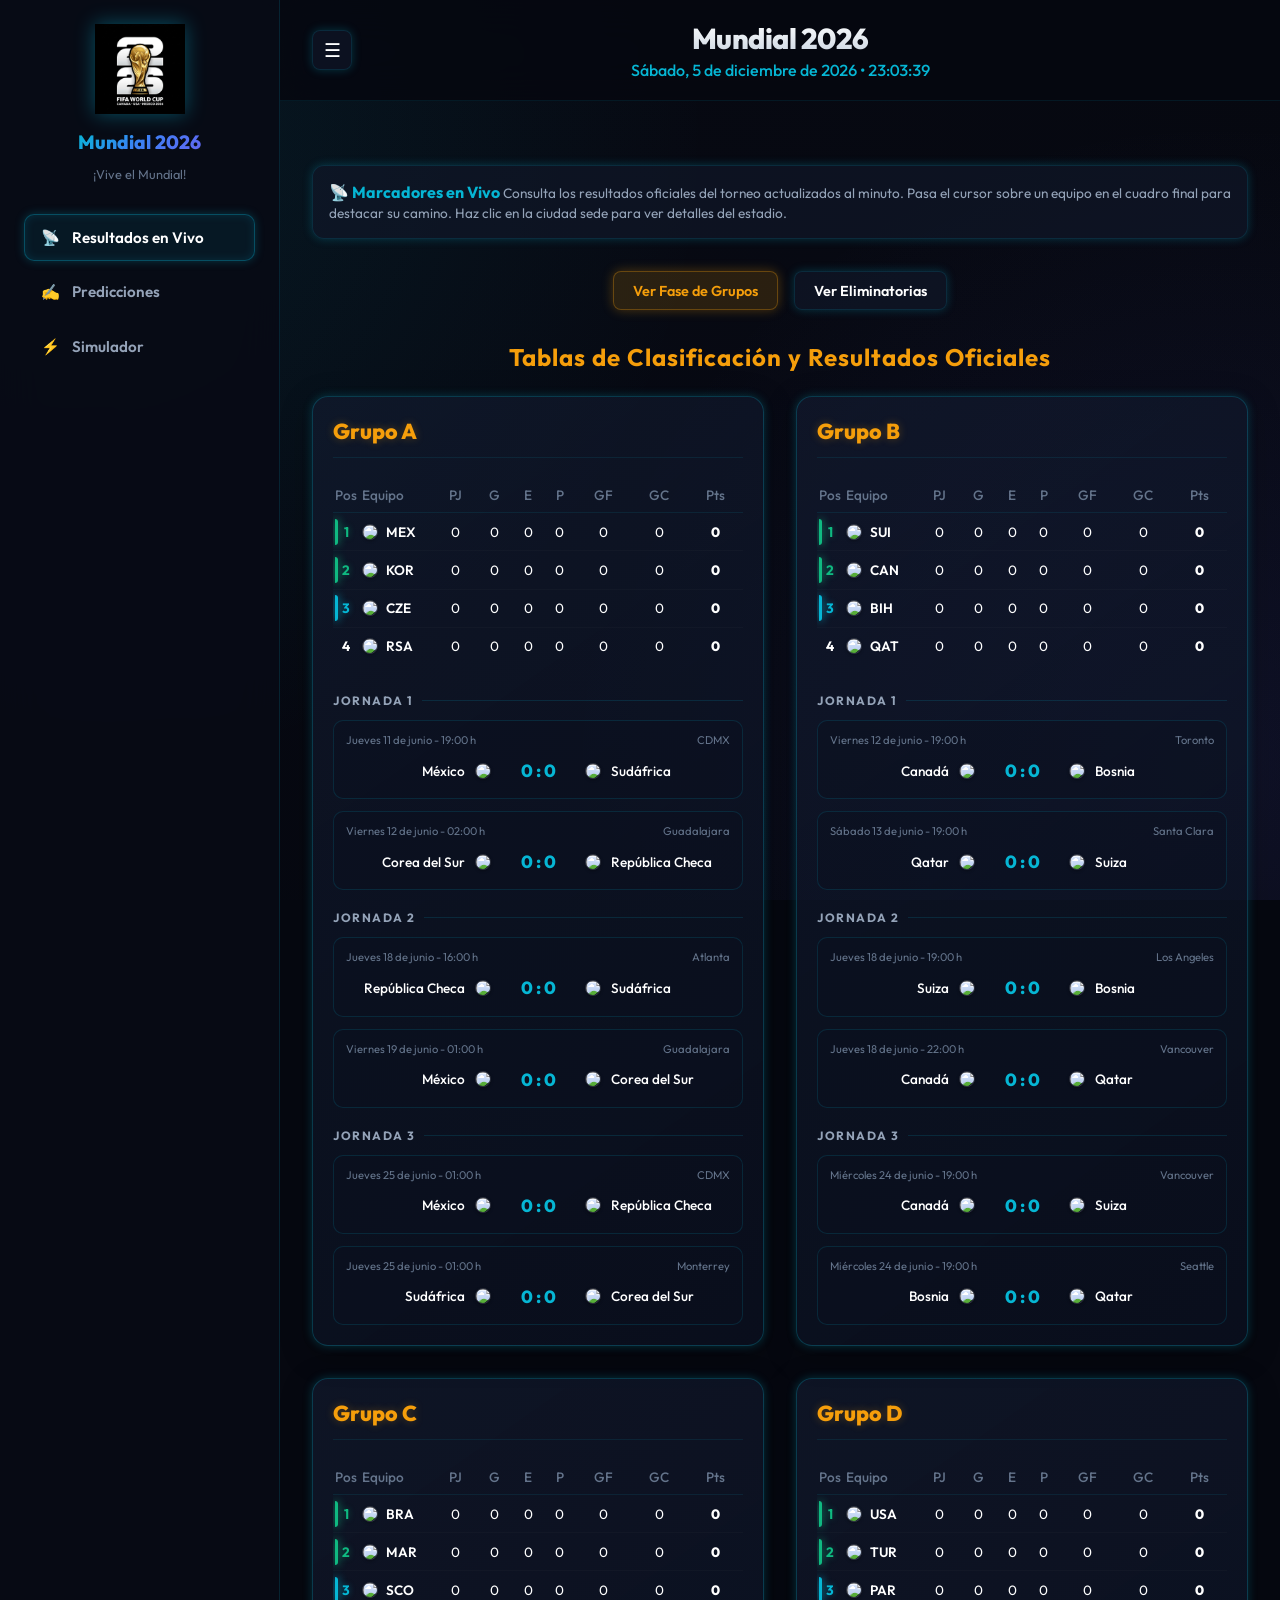
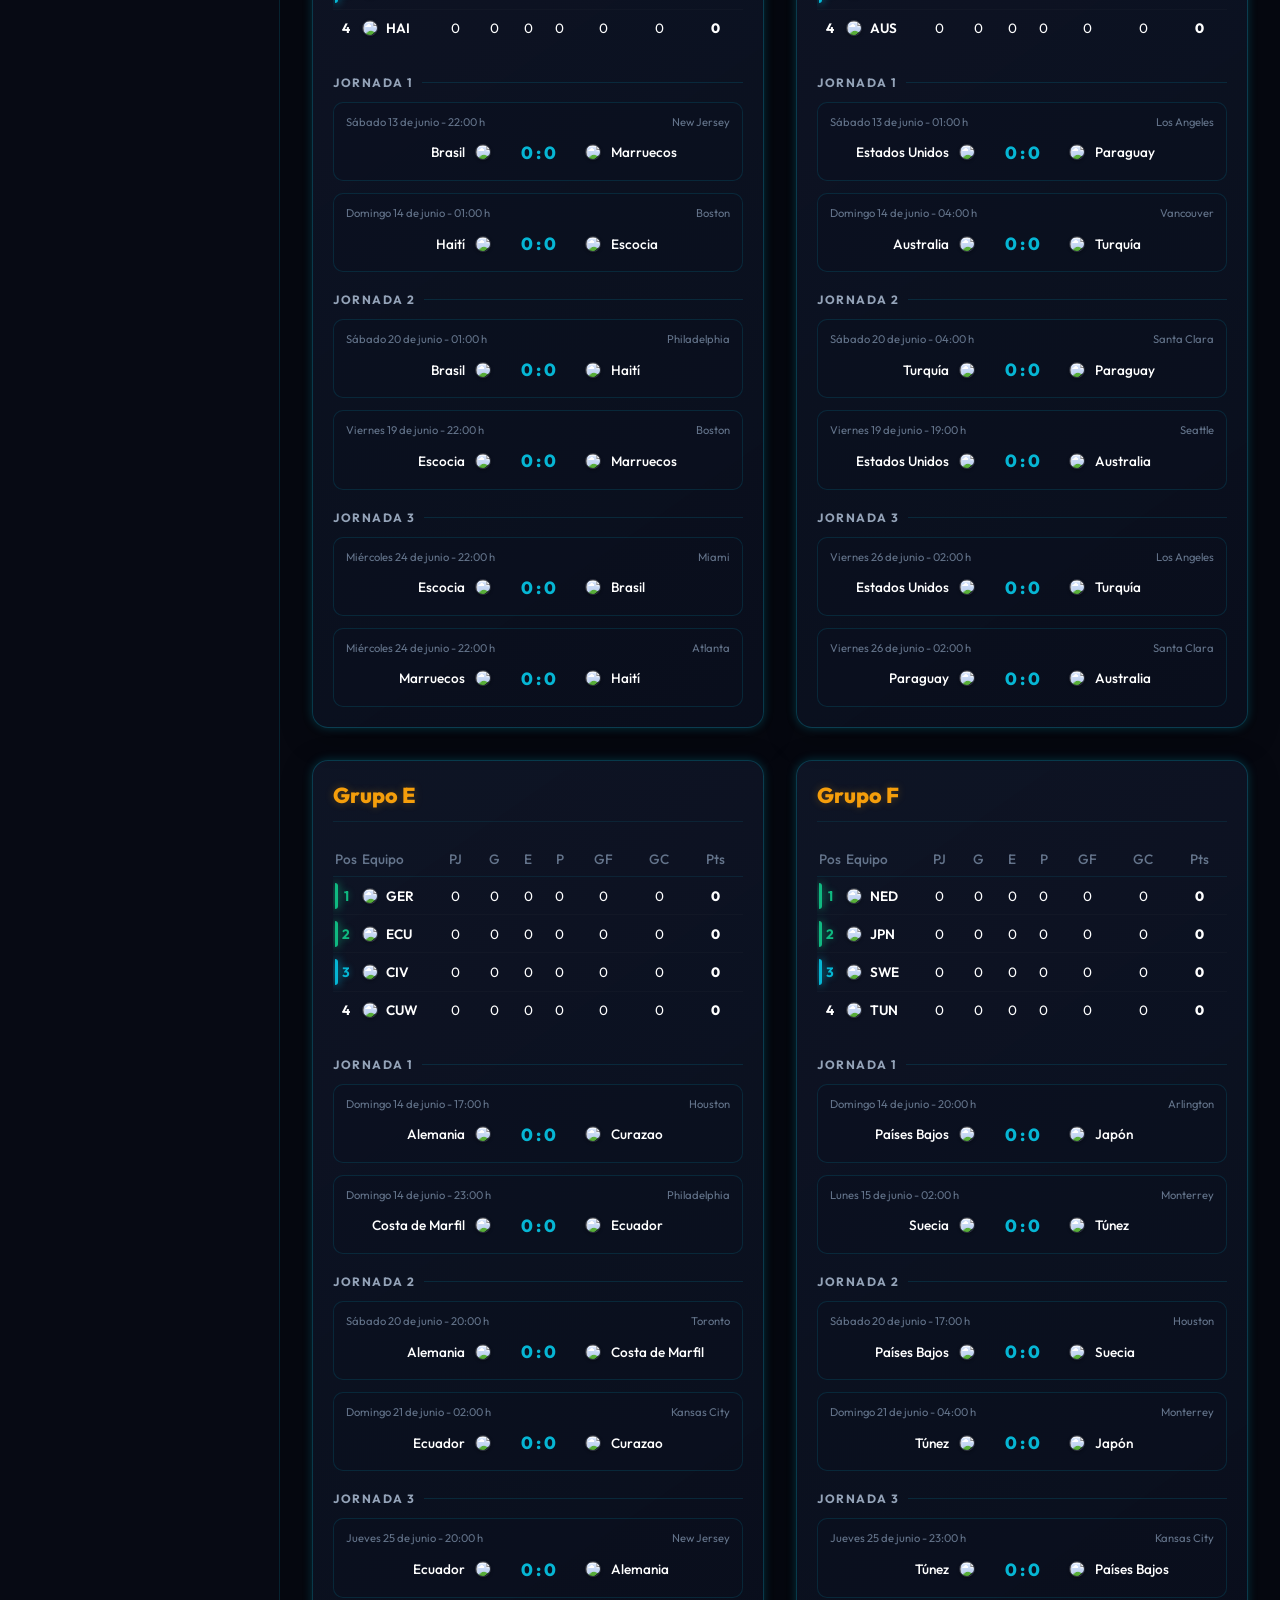
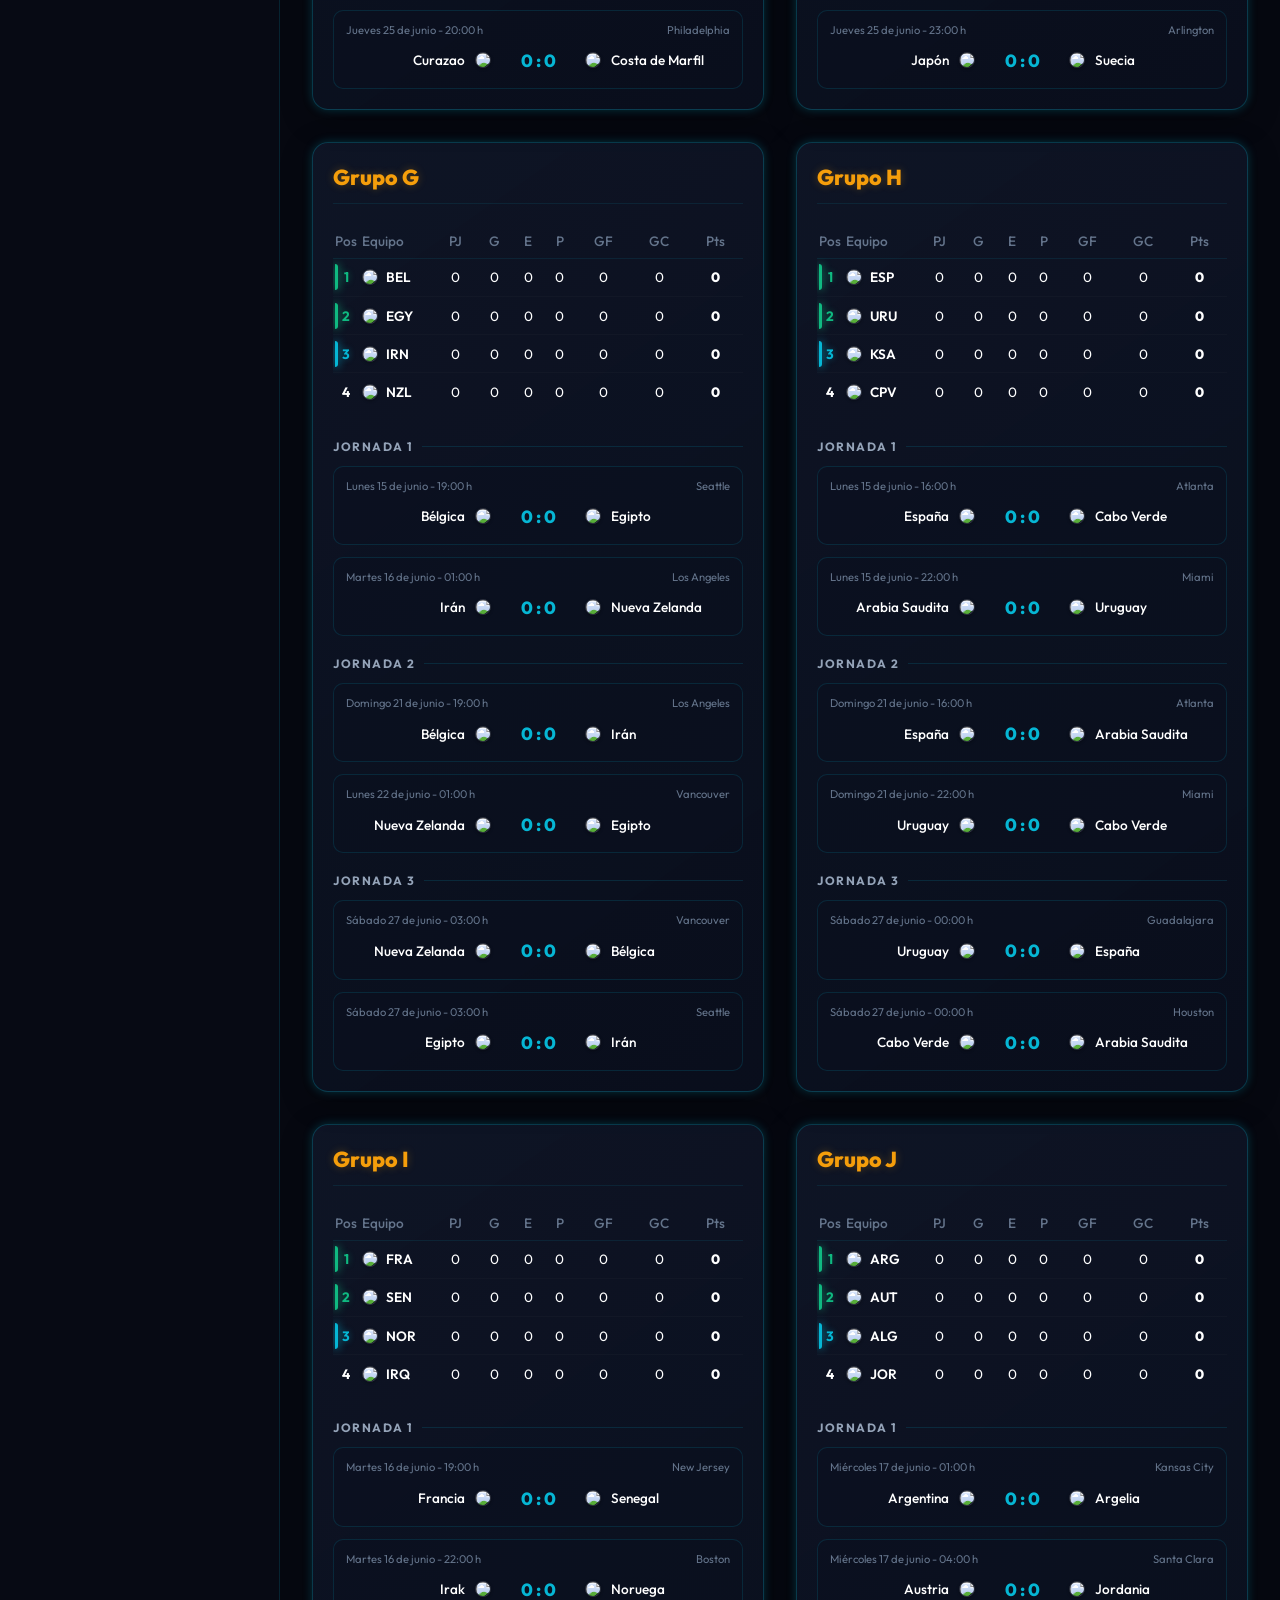
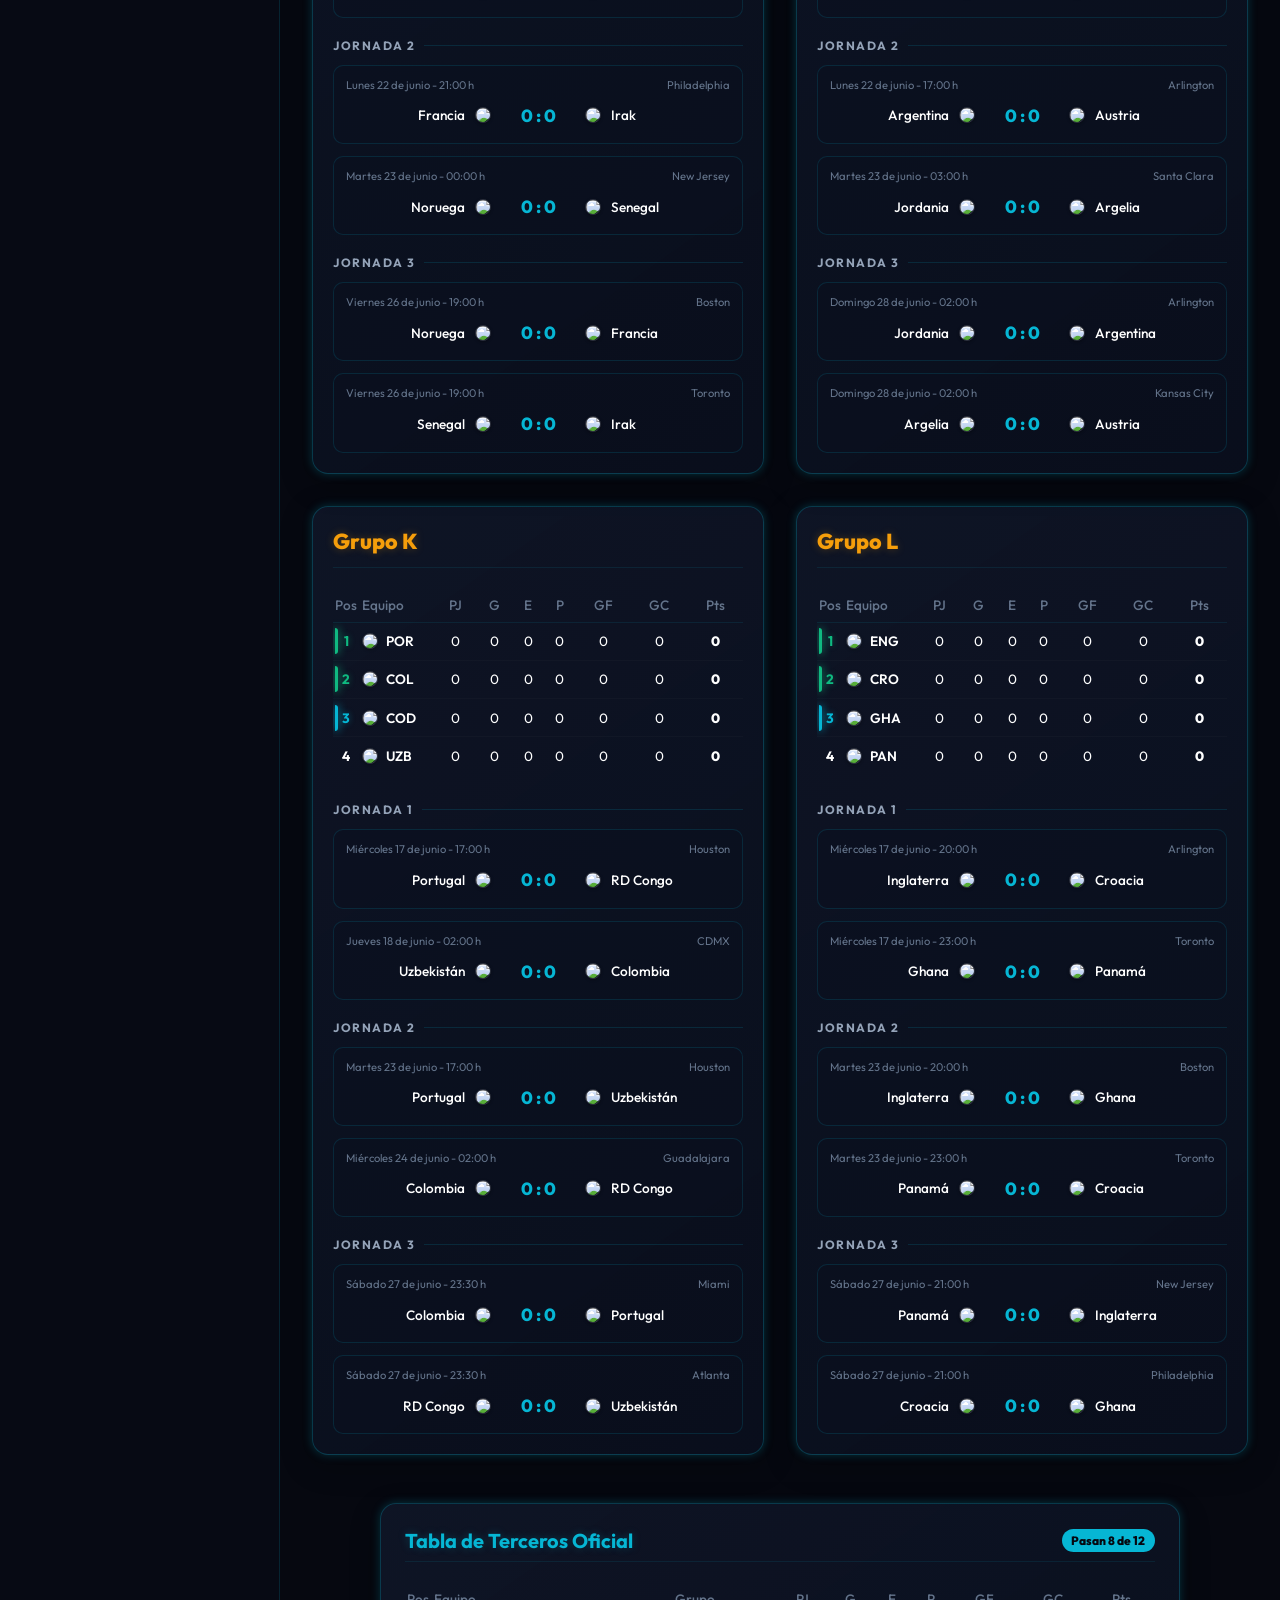
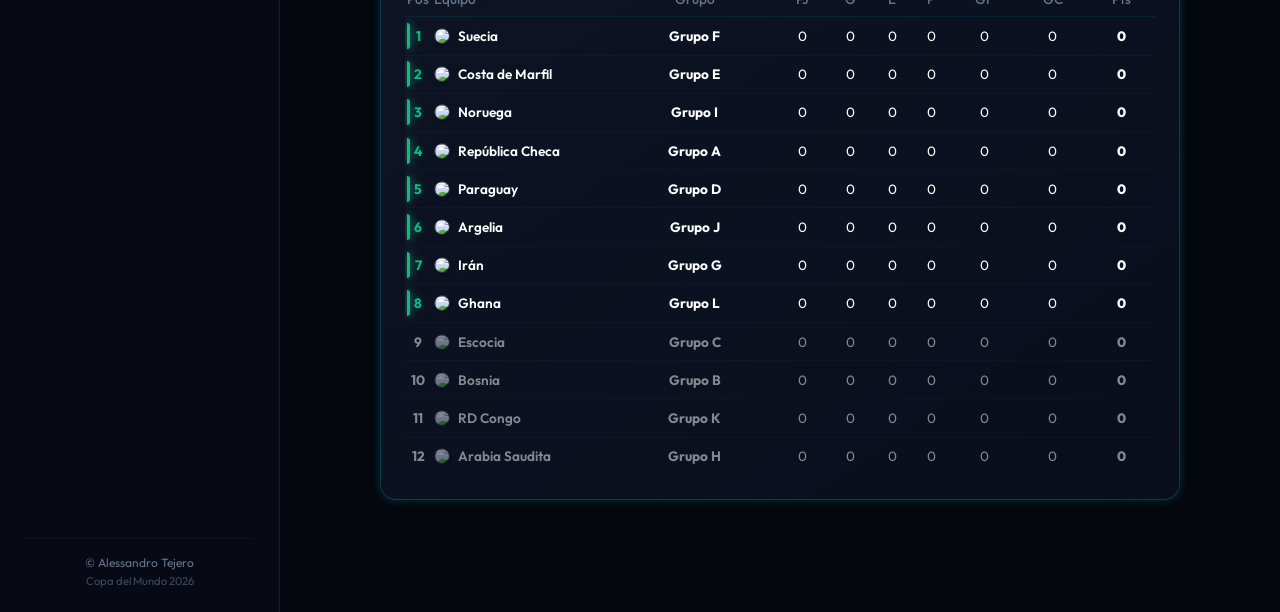
==== commit 658b50c4: "v1.0.1" ====
--- a/index.html
+++ b/index.html
@@ -22,6 +22,7 @@
   <meta name="twitter:description" content="Sigue en tiempo real los resultados, estadísticas y la clasificación de la Copa del Mundo de la FIFA 2026.">
   <meta name="twitter:image" content="mundial_logo.png">
 
+  <link rel="icon" type="image/png" href="mundial_logo.png">
   <link rel="stylesheet" href="styles.css">
 </head>
 
@@ -151,6 +152,7 @@
   <!-- Database & Logic Script -->
   <script src="data.js"></script>
   <script src="live.js"></script>
+  <script src="bracket-zoom.js"></script>
 
 </body>
 
--- a/styles.css
+++ b/styles.css
@@ -1809,3 +1809,62 @@
 }
 
 
+/* Bracket Zoom & Pan Controls Styling */
+.bracket-zoom-controls {
+  position: absolute;
+  top: 1.5rem;
+  right: 1.5rem;
+  display: flex;
+  flex-direction: column;
+  gap: 0.5rem;
+  z-index: 100;
+  background: rgba(10, 15, 30, 0.7);
+  border: 1px solid rgba(255, 255, 255, 0.08);
+  border-radius: 12px;
+  padding: 0.4rem;
+  backdrop-filter: blur(12px);
+  box-shadow: 0 8px 32px 0 rgba(0, 0, 0, 0.37);
+}
+
+.bracket-zoom-controls button {
+  width: 36px;
+  height: 36px;
+  border-radius: 8px;
+  border: 1px solid rgba(255, 255, 255, 0.05);
+  background: rgba(255, 255, 255, 0.03);
+  color: var(--text-primary);
+  font-size: 1.1rem;
+  font-weight: 700;
+  cursor: pointer;
+  display: flex;
+  align-items: center;
+  justify-content: center;
+  transition: all 0.2s cubic-bezier(0.4, 0, 0.2, 1);
+  outline: none;
+}
+
+.bracket-zoom-controls button:hover {
+  background: rgba(6, 182, 212, 0.25);
+  border-color: rgba(6, 182, 212, 0.5);
+  color: #ffffff;
+  box-shadow: 0 0 10px rgba(6, 182, 212, 0.3);
+}
+
+.bracket-zoom-controls button:active {
+  transform: scale(0.95);
+}
+
+/* Adjust zoom controls for mobile positioning */
+@media (max-width: 768px) {
+  .bracket-zoom-controls {
+    top: 1rem;
+    right: 1rem;
+    flex-direction: row; /* Horizontal layout on mobile so it takes less vertical space */
+    padding: 0.3rem;
+  }
+  .bracket-zoom-controls button {
+    width: 32px;
+    height: 32px;
+    font-size: 1rem;
+  }
+}
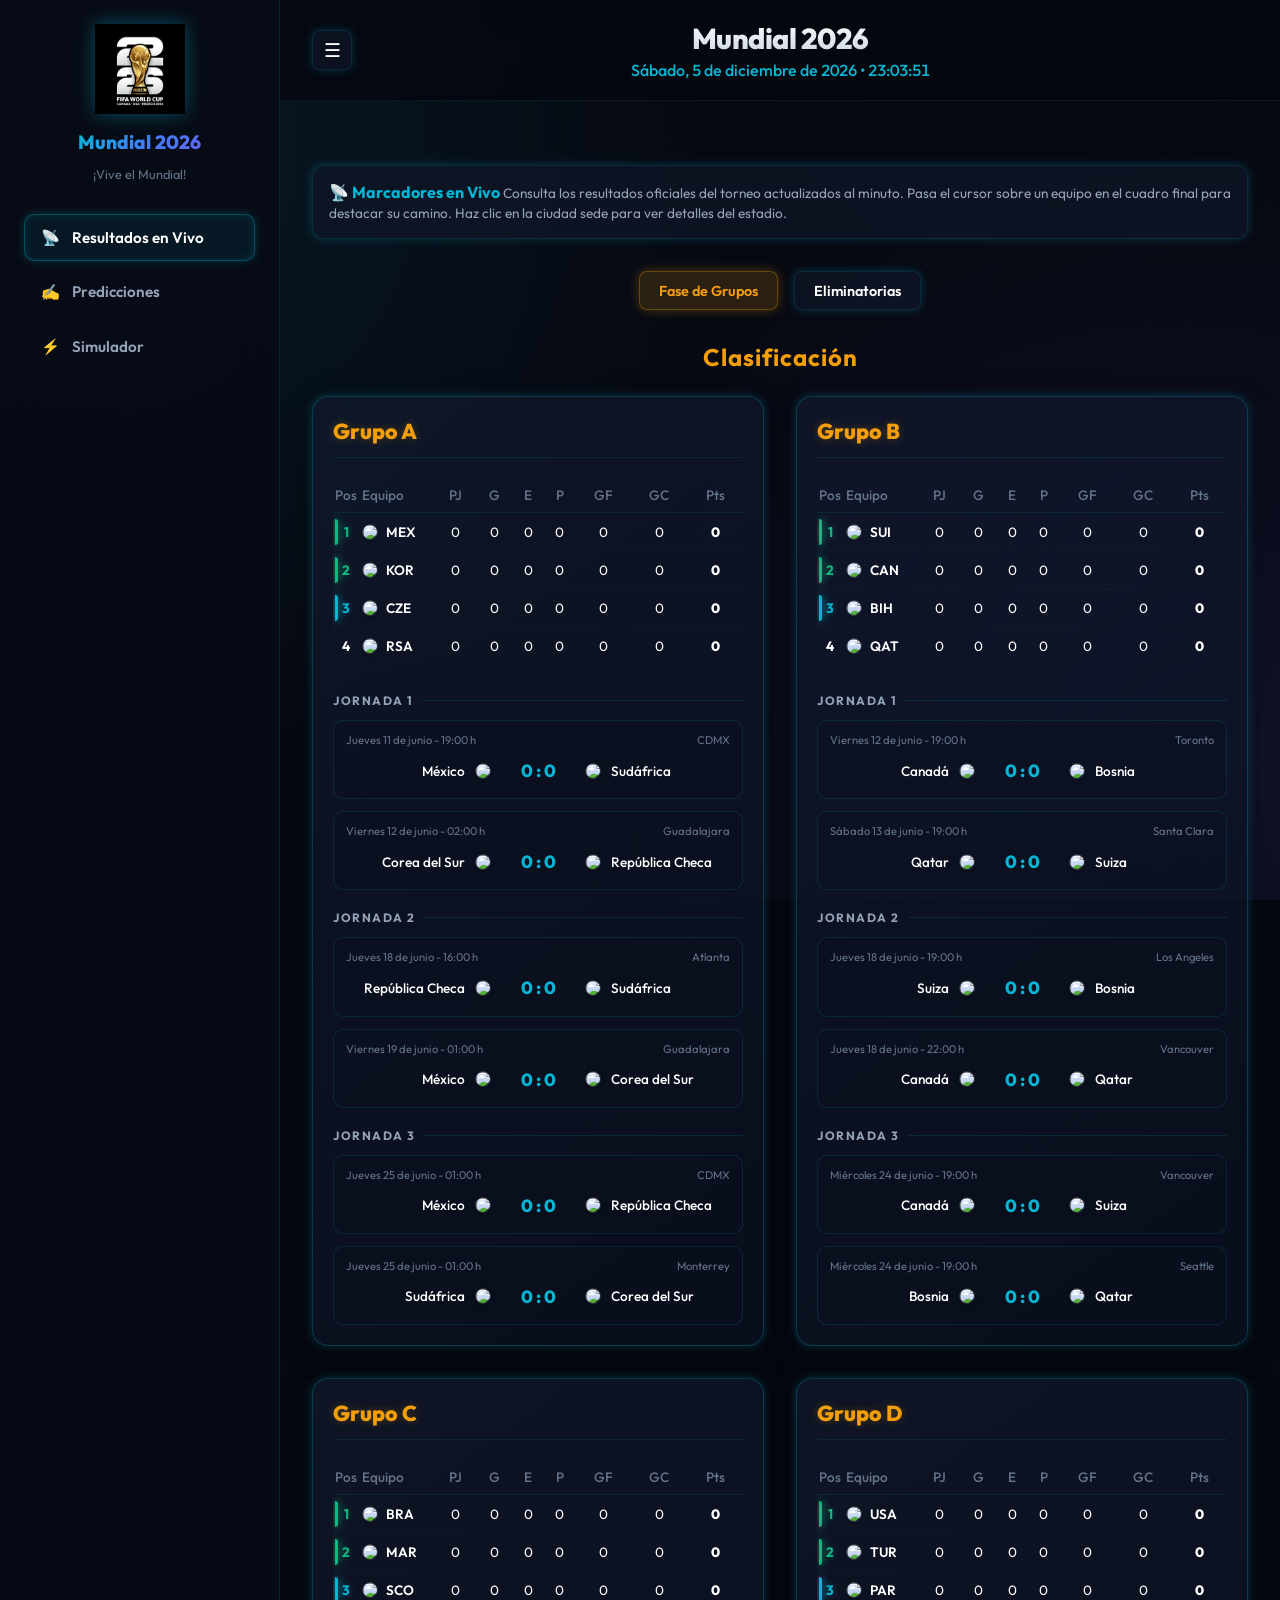
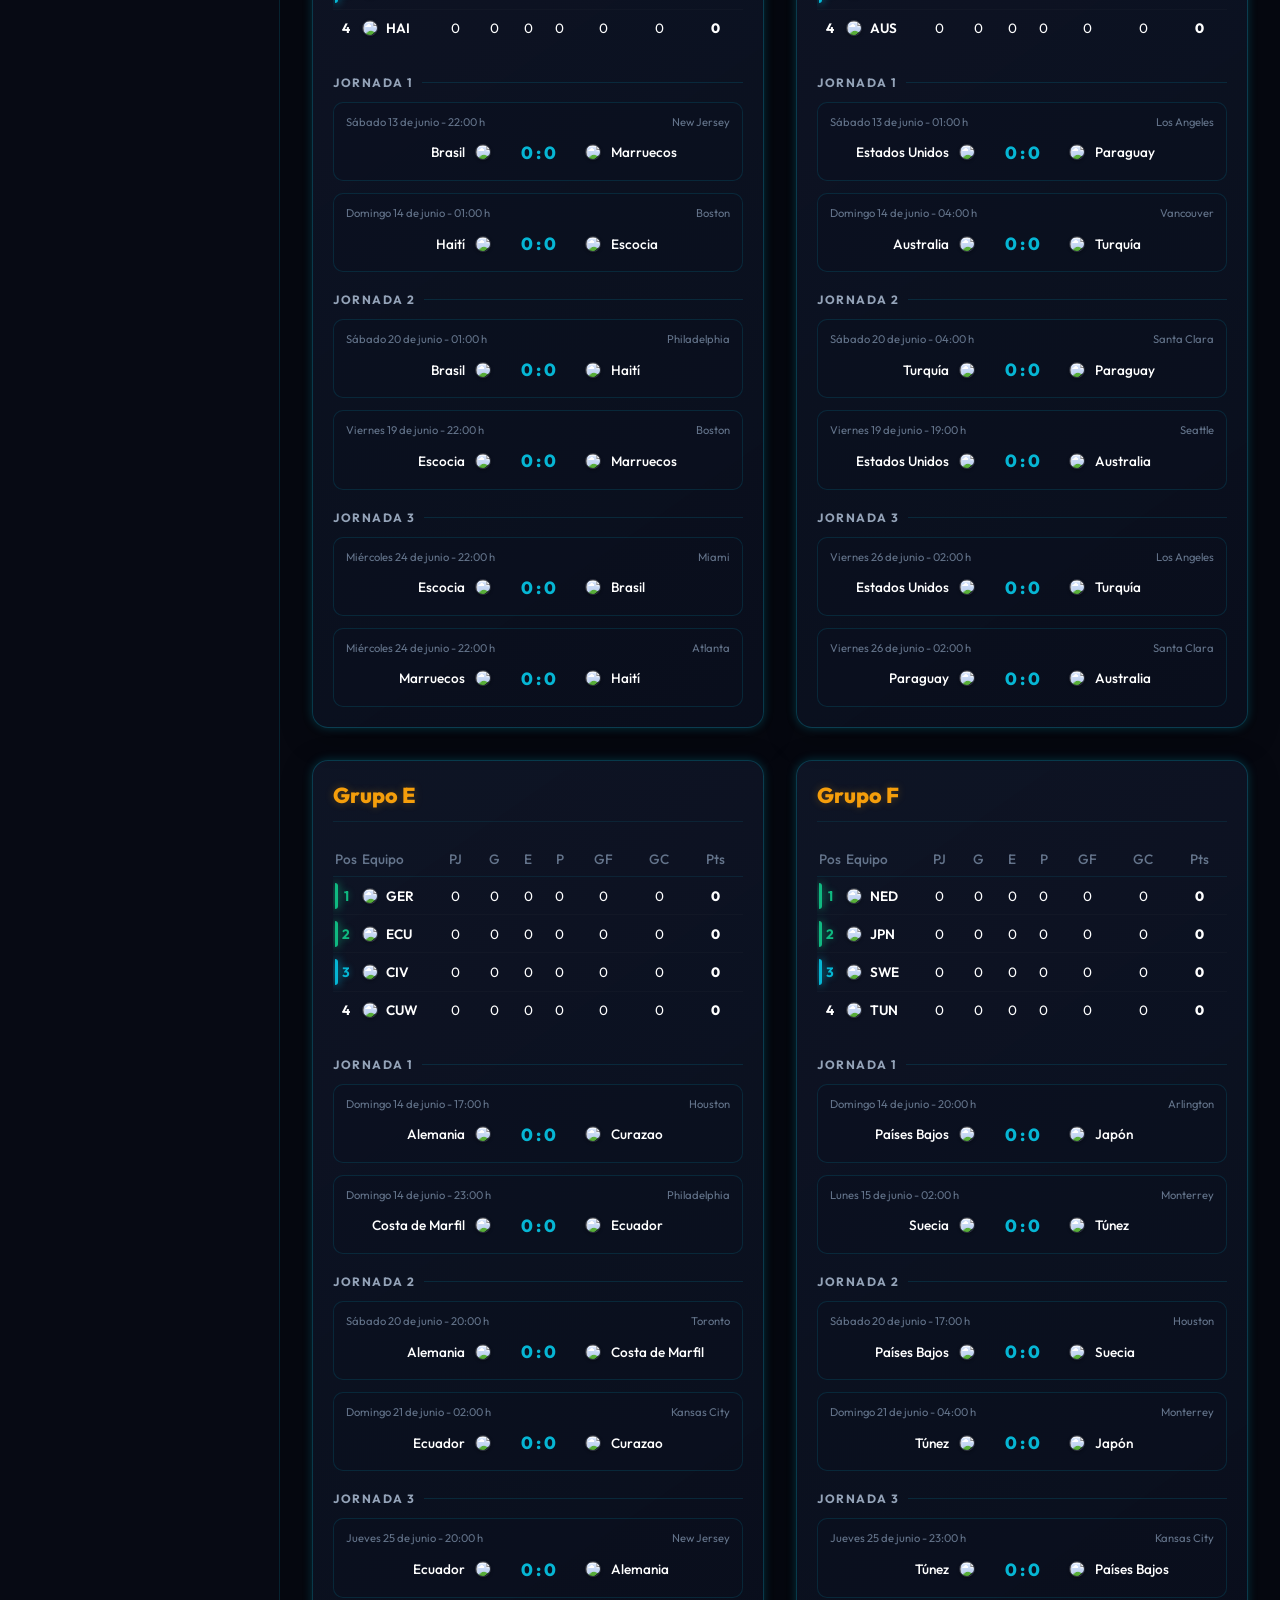
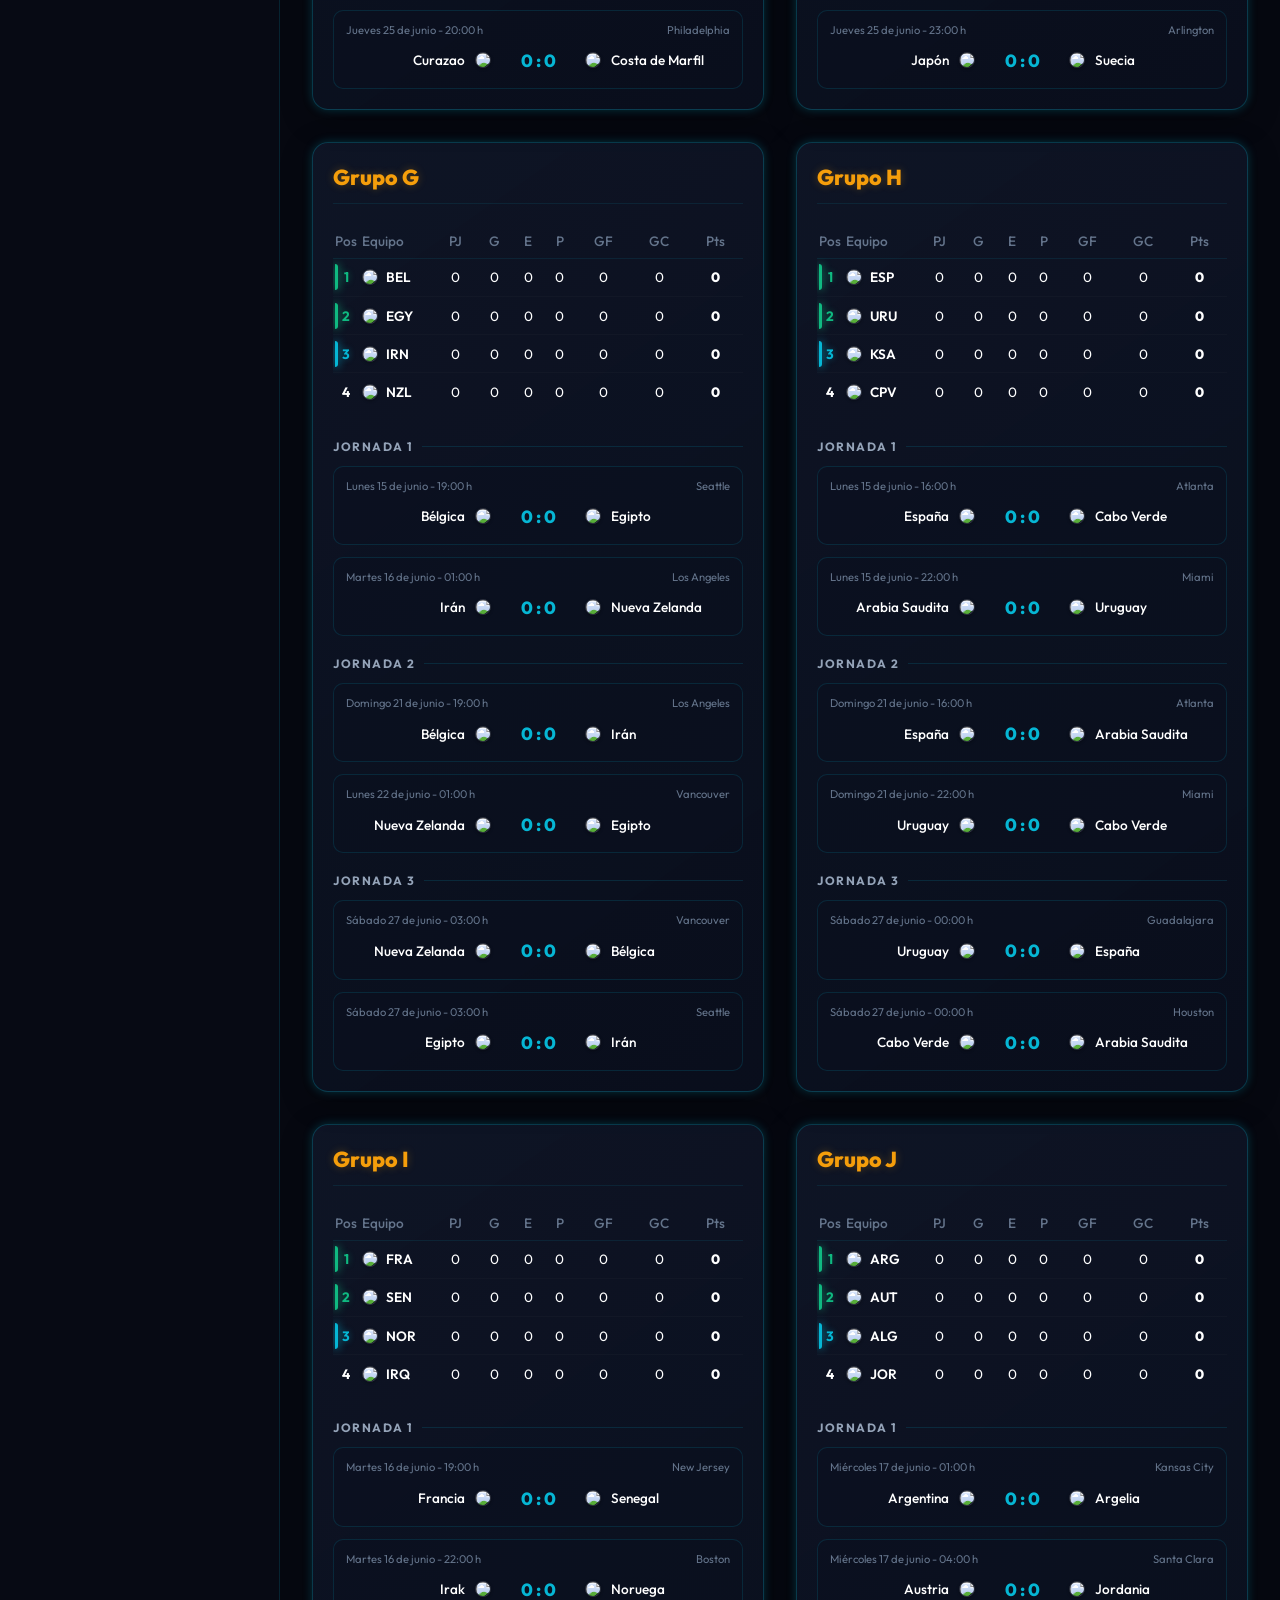
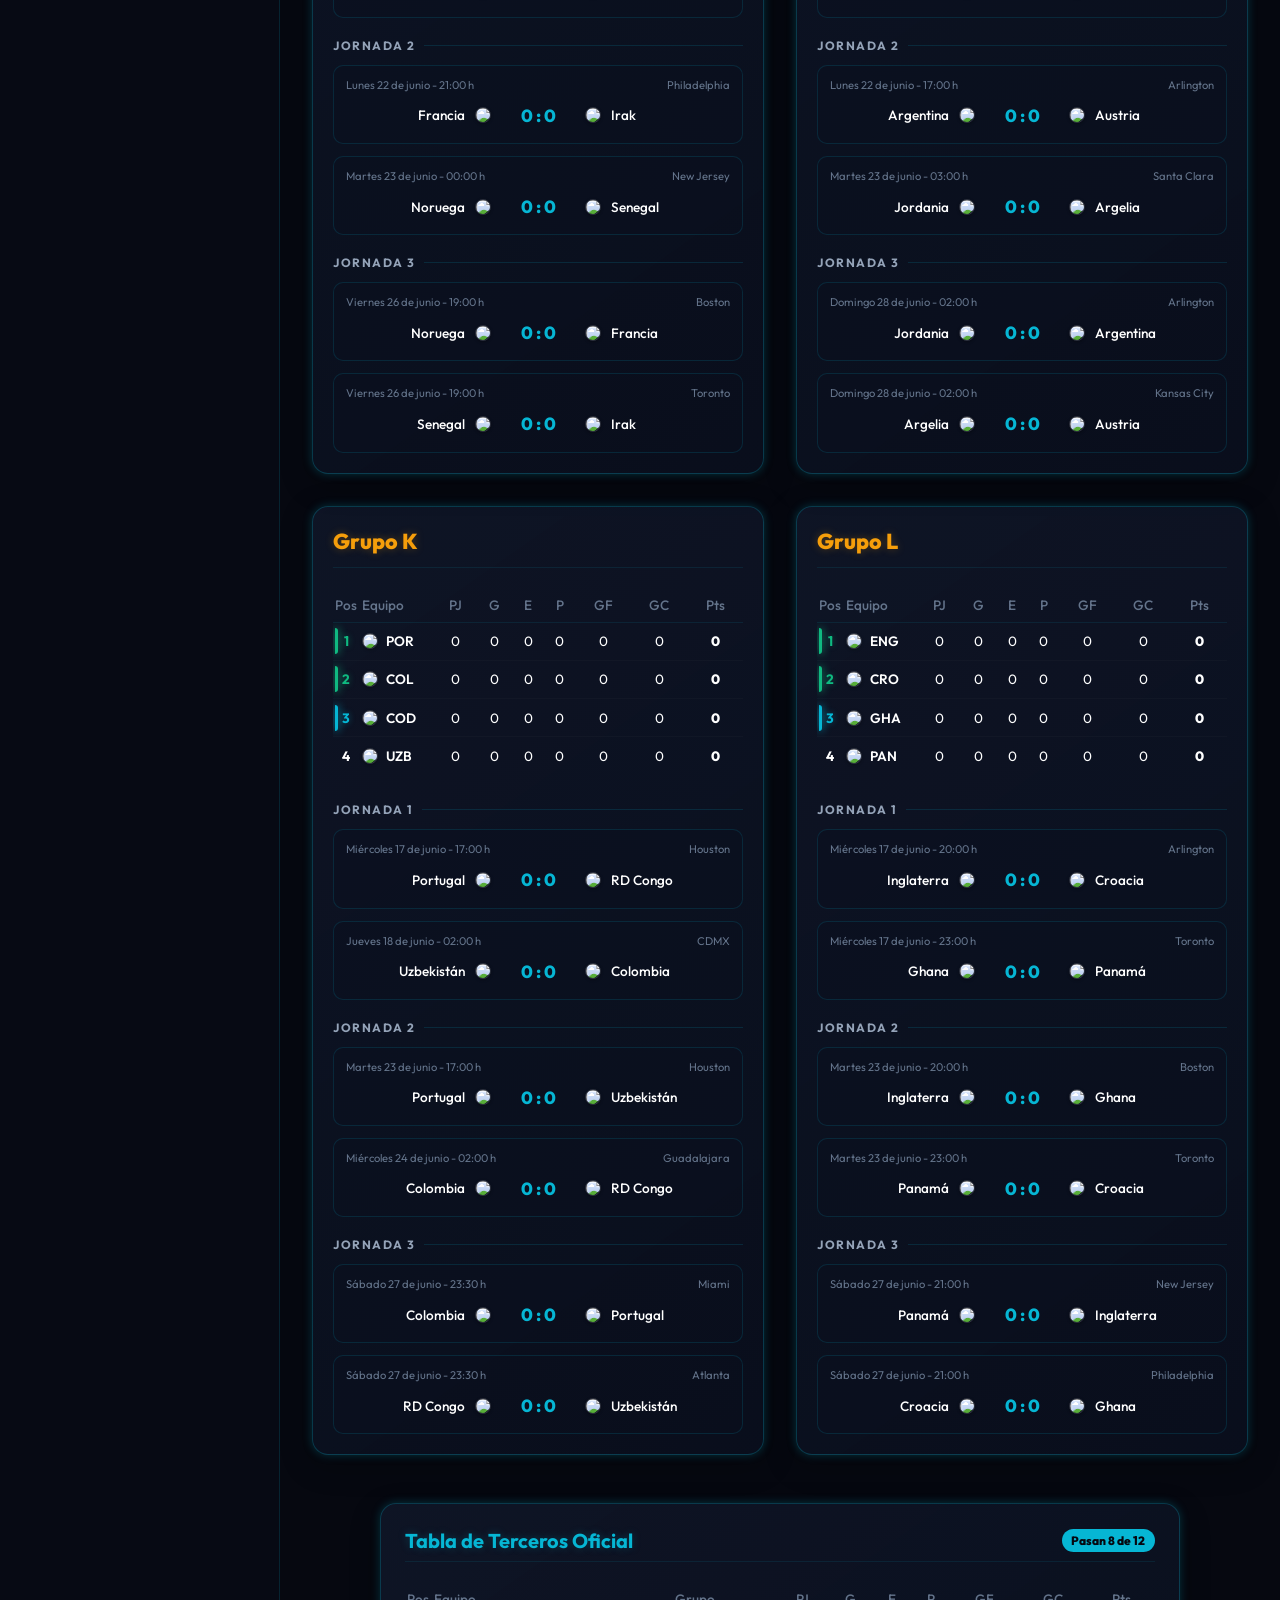
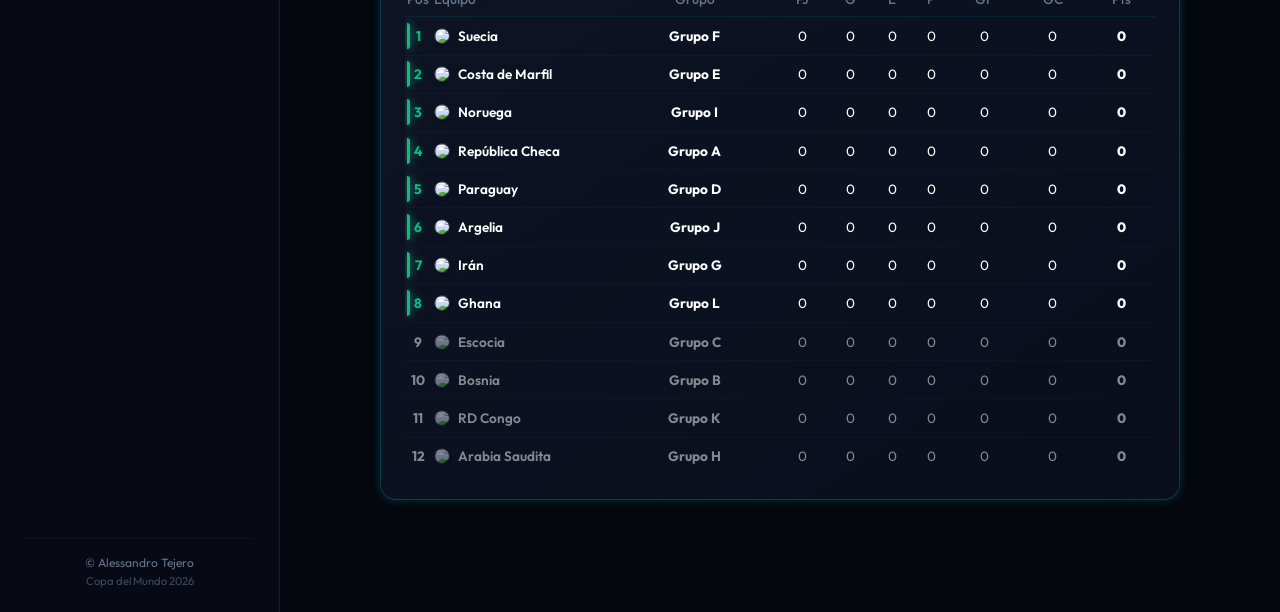
==== commit d33a74ac: "v1.0.4" ====
--- a/index.html
+++ b/index.html
@@ -7,19 +7,22 @@
   <title>Mundial 2026 - Resultados en Vivo y Clasificación</title>
   <meta name="description"
     content="Sigue en tiempo real los resultados, estadísticas y la clasificación de la Copa del Mundo de la FIFA 2026. ¡Actualización automática al minuto!">
-  <meta name="keywords" content="Mundial 2026, Copa del Mundo 2026, resultados en vivo, clasificación grupos, octavos de final, eliminatorias, fixture, calendario mundial, fútbol">
+  <meta name="keywords"
+    content="Mundial 2026, Copa del Mundo 2026, resultados en vivo, clasificación grupos, octavos de final, eliminatorias, fixture, calendario mundial, fútbol">
   <meta name="theme-color" content="#0a0f1e">
-  
+
   <!-- Open Graph / Facebook -->
   <meta property="og:type" content="website">
   <meta property="og:title" content="Mundial 2026 - Resultados en Vivo y Clasificación">
-  <meta property="og:description" content="Sigue en tiempo real los resultados, estadísticas y la clasificación de la Copa del Mundo de la FIFA 2026.">
+  <meta property="og:description"
+    content="Sigue en tiempo real los resultados, estadísticas y la clasificación de la Copa del Mundo de la FIFA 2026.">
   <meta property="og:image" content="mundial_logo.png">
 
   <!-- Twitter -->
   <meta name="twitter:card" content="summary_large_image">
   <meta name="twitter:title" content="Mundial 2026 - Resultados en Vivo y Clasificación">
-  <meta name="twitter:description" content="Sigue en tiempo real los resultados, estadísticas y la clasificación de la Copa del Mundo de la FIFA 2026.">
+  <meta name="twitter:description"
+    content="Sigue en tiempo real los resultados, estadísticas y la clasificación de la Copa del Mundo de la FIFA 2026.">
   <meta name="twitter:image" content="mundial_logo.png">
 
   <link rel="icon" type="image/png" href="mundial_logo.png">
@@ -102,14 +105,14 @@
 
         <!-- Toggle buttons for views -->
         <div class="view-tabs">
-          <button id="btn-show-groups" class="btn btn-accent">Ver Fase de Grupos</button>
-          <button id="btn-show-bracket" class="btn">Ver Eliminatorias</button>
+          <button id="btn-show-groups" class="btn btn-accent">Fase de Grupos</button>
+          <button id="btn-show-bracket" class="btn">Eliminatorias</button>
         </div>
 
         <!-- Groups Section -->
         <section id="groups-section">
-          <h2 style="text-align: center; margin-bottom: 1.5rem; color: var(--accent-gold); letter-spacing: 1px;">Tablas
-            de Clasificación y Resultados Oficiales</h2>
+          <h2 style="text-align: center; margin-bottom: 1.5rem; color: var(--accent-gold); letter-spacing: 1px;">
+            Clasificación</h2>
           <div class="groups-grid" id="groups-container">
             <!-- Rendered dynamically by live.js -->
           </div>
@@ -122,8 +125,8 @@
 
         <!-- Bracket Section -->
         <section id="bracket-section" style="display: none;">
-          <h2 style="text-align: center; margin-bottom: 1.5rem; color: var(--accent-gold); letter-spacing: 1px;">Árbol
-            de Eliminatorias Oficial</h2>
+          <h2 style="text-align: center; margin-bottom: 1.5rem; color: var(--accent-gold); letter-spacing: 1px;">
+            Brackets</h2>
 
           <!-- Champion Section (rendered dynamically) -->
           <div id="champion-container"></div>
--- a/styles.css
+++ b/styles.css
@@ -189,6 +189,22 @@
   border-color: var(--accent-cyan);
   box-shadow: 0 0 15px rgba(6, 182, 212, 0.4);
   transform: translateY(-1px);
+}
+
+.btn:active {
+  transform: translateY(1px);
+  filter: brightness(0.9);
+}
+
+.btn:disabled,
+.btn.disabled {
+  opacity: 0.4;
+  cursor: not-allowed;
+  pointer-events: none !important;
+  box-shadow: none !important;
+  border-color: rgba(255, 255, 255, 0.05) !important;
+  background: rgba(255, 255, 255, 0.02) !important;
+  color: var(--text-muted) !important;
 }
 
 .btn-primary {
@@ -1223,105 +1239,7 @@
   display: inline;
 }
 
-/* Responsive Desktop Bracket Layout: Fit on One Screen */
-@media (min-width: 992px) {
-  .bracket-wrapper {
-    overflow-x: hidden;
-    padding: 1rem 0;
-  }
-  
-  .bracket-container {
-    width: 100%;
-    max-width: 100%;
-    min-width: unset;
-    gap: 0.4rem;
-    justify-content: space-between;
-    padding: 0 0.25rem;
-  }
-  
-  .bracket-column {
-    flex: 1 1 0%;
-    width: auto;
-    min-width: 0;
-    gap: 0.75rem;
-  }
-
-  .bracket-col-header {
-    font-size: 0.7rem;
-    padding: 0.25rem 0.5rem;
-    margin-bottom: 0.75rem;
-    letter-spacing: 0.5px;
-    white-space: nowrap;
-    border-radius: 4px;
-  }
-  
-  .bracket-match {
-    padding: 0.35rem 0.25rem;
-    border-radius: 8px;
-    gap: 0.2rem;
-  }
-
-  .bracket-match-header {
-    font-size: 0.55rem;
-    padding-bottom: 0.15rem;
-    margin-bottom: 0.1rem;
-  }
-  
-  .bracket-team-row {
-    padding: 0.2rem 0.3rem;
-    border-radius: 4px;
-  }
-  
-  .bracket-team-info {
-    font-size: 0.7rem;
-    gap: 0.25rem;
-  }
-
-  .match-flag {
-    width: 16px;
-    height: 16px;
-  }
-
-  .bracket-team-score {
-    font-size: 0.75rem;
-  }
-  
-  /* Predictor inputs */
-  .bracket-score-container input.score-input {
-    width: 20px !important;
-    height: 20px !important;
-    font-size: 0.7rem !important;
-    text-align: center !important;
-  }
-
-  .penalty-badge-btn {
-    font-size: 0.55rem !important;
-    padding: 0.05rem 0.2rem !important;
-    margin-left: 0.2rem !important;
-  }
-
-  .team-name-full {
-    display: none !important;
-  }
-  
-  .team-name-acronym {
-    display: inline !important;
-  }
-
-  .bracket-center-box {
-    padding: 0.6rem 0.4rem;
-    gap: 0.8rem;
-    border-radius: 12px;
-  }
-
-  .bracket-center-match-section {
-    gap: 0.3rem;
-  }
-
-  .bracket-center-stage-title {
-    font-size: 0.75rem;
-  }
-}
+
 
 /* Upcoming Matches Styles */
 .upcoming-section {
@@ -1809,62 +1727,155 @@
 }
 
 
-/* Bracket Zoom & Pan Controls Styling */
-.bracket-zoom-controls {
-  position: absolute;
-  top: 1.5rem;
-  right: 1.5rem;
-  display: flex;
-  flex-direction: column;
-  gap: 0.5rem;
-  z-index: 100;
-  background: rgba(10, 15, 30, 0.7);
-  border: 1px solid rgba(255, 255, 255, 0.08);
-  border-radius: 12px;
-  padding: 0.4rem;
-  backdrop-filter: blur(12px);
-  box-shadow: 0 8px 32px 0 rgba(0, 0, 0, 0.37);
-}
-
-.bracket-zoom-controls button {
-  width: 36px;
-  height: 36px;
-  border-radius: 8px;
-  border: 1px solid rgba(255, 255, 255, 0.05);
-  background: rgba(255, 255, 255, 0.03);
-  color: var(--text-primary);
-  font-size: 1.1rem;
-  font-weight: 700;
-  cursor: pointer;
-  display: flex;
-  align-items: center;
-  justify-content: center;
-  transition: all 0.2s cubic-bezier(0.4, 0, 0.2, 1);
-  outline: none;
-}
-
-.bracket-zoom-controls button:hover {
-  background: rgba(6, 182, 212, 0.25);
-  border-color: rgba(6, 182, 212, 0.5);
-  color: #ffffff;
-  box-shadow: 0 0 10px rgba(6, 182, 212, 0.3);
-}
-
-.bracket-zoom-controls button:active {
-  transform: scale(0.95);
-}
-
-/* Adjust zoom controls for mobile positioning */
-@media (max-width: 768px) {
-  .bracket-zoom-controls {
-    top: 1rem;
-    right: 1rem;
-    flex-direction: row; /* Horizontal layout on mobile so it takes less vertical space */
-    padding: 0.3rem;
-  }
-  .bracket-zoom-controls button {
-    width: 32px;
-    height: 32px;
-    font-size: 1rem;
-  }
-}
+/* Bracket Default Styles */
+.bracket-wrapper {
+  overflow-x: auto;
+  -webkit-overflow-scrolling: touch;
+  padding: 2rem 0;
+  position: relative;
+  width: 100%;
+}
+
+.bracket-container {
+  display: flex;
+  gap: 3.5rem;
+  width: max-content;
+  min-width: 100%;
+  padding: 0 1rem;
+}
+
+
+
+/* Responsive Desktop Bracket Layout: Fit on One Screen */
+@media (min-width: 992px) {
+  .bracket-wrapper {
+    overflow-x: hidden;
+    padding: 1rem 0;
+  }
+  
+  .bracket-container {
+    width: 100%;
+    max-width: 100%;
+    min-width: unset;
+    gap: 0.4rem;
+    justify-content: space-between;
+    padding: 0 0.25rem;
+  }
+  
+  .bracket-column {
+    flex: 1 1 0%;
+    width: auto;
+    min-width: 0;
+    gap: 0.75rem;
+  }
+
+  .bracket-col-header {
+    font-size: 0.7rem;
+    padding: 0.25rem 0.5rem;
+    margin-bottom: 0.75rem;
+    letter-spacing: 0.5px;
+    white-space: nowrap;
+    border-radius: 4px;
+  }
+  
+  .bracket-match {
+    padding: 0.35rem 0.25rem;
+    border-radius: 8px;
+    gap: 0.2rem;
+  }
+
+  .bracket-match-header {
+    font-size: 0.55rem;
+    padding-bottom: 0.15rem;
+    margin-bottom: 0.1rem;
+  }
+  
+  .bracket-team-row {
+    padding: 0.2rem 0.3rem;
+    border-radius: 4px;
+  }
+  
+  .bracket-team-info {
+    font-size: 0.7rem;
+    gap: 0.25rem;
+  }
+
+  .match-flag {
+    width: 16px;
+    height: 16px;
+  }
+
+  .bracket-team-score {
+    font-size: 0.75rem;
+  }
+  
+  /* Predictor inputs */
+  .bracket-score-container input.score-input {
+    width: 20px !important;
+    height: 20px !important;
+    font-size: 0.7rem !important;
+    text-align: center !important;
+  }
+
+  .penalty-badge-btn {
+    font-size: 0.55rem !important;
+    padding: 0.05rem 0.2rem !important;
+    margin-left: 0.2rem !important;
+  }
+
+  .team-name-full {
+    display: none !important;
+  }
+  
+  .team-name-acronym {
+    display: inline !important;
+  }
+
+  .bracket-center-box {
+    padding: 0.6rem 0.4rem;
+    gap: 0.8rem;
+    border-radius: 12px;
+  }
+
+  .bracket-center-match-section {
+    gap: 0.3rem;
+  }
+
+  .bracket-center-stage-title {
+    font-size: 0.75rem;
+  }
+}
+
+/* Interactive Mobile & Tablet Viewport Frame */
+@media (max-width: 991px) {
+  .bracket-wrapper {
+    position: relative;
+    width: 100%;
+    height: 480px; /* Viewport frame height */
+    border-radius: 16px;
+    background: rgba(8, 12, 24, 0.45);
+    border: 1px solid rgba(6, 182, 212, 0.25);
+    box-shadow: inset 0 0 25px rgba(0, 0, 0, 0.75), var(--border-glow-cyan);
+    backdrop-filter: blur(10px);
+    overflow: hidden !important;
+    margin: 1.5rem 0;
+    cursor: grab;
+    touch-action: none !important; /* Zoom & drag only */
+  }
+
+  .bracket-wrapper:active {
+    cursor: grabbing;
+  }
+
+  .bracket-container {
+    display: flex;
+    gap: 3.5rem;
+    width: max-content;
+    position: absolute;
+    top: 0;
+    left: 0;
+    transform-origin: 0 0;
+    padding: 2rem;
+  }
+
+}
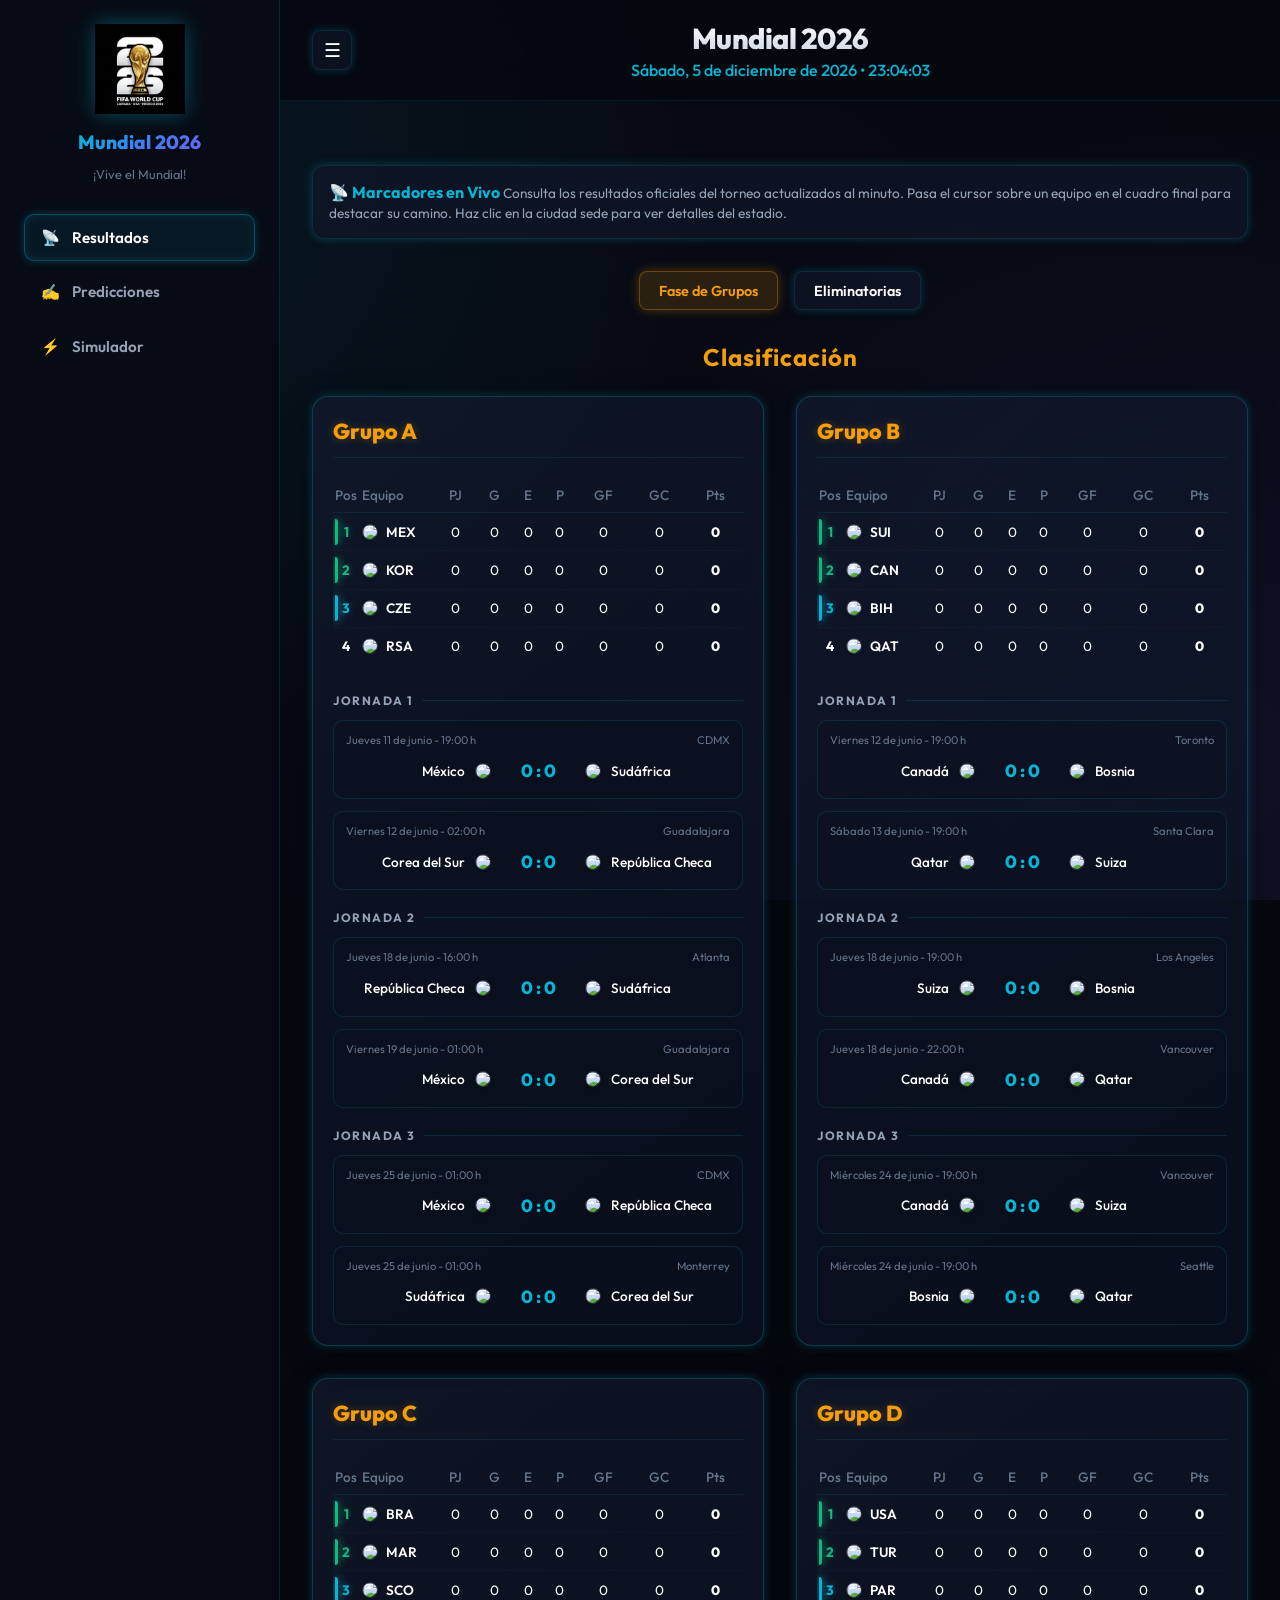
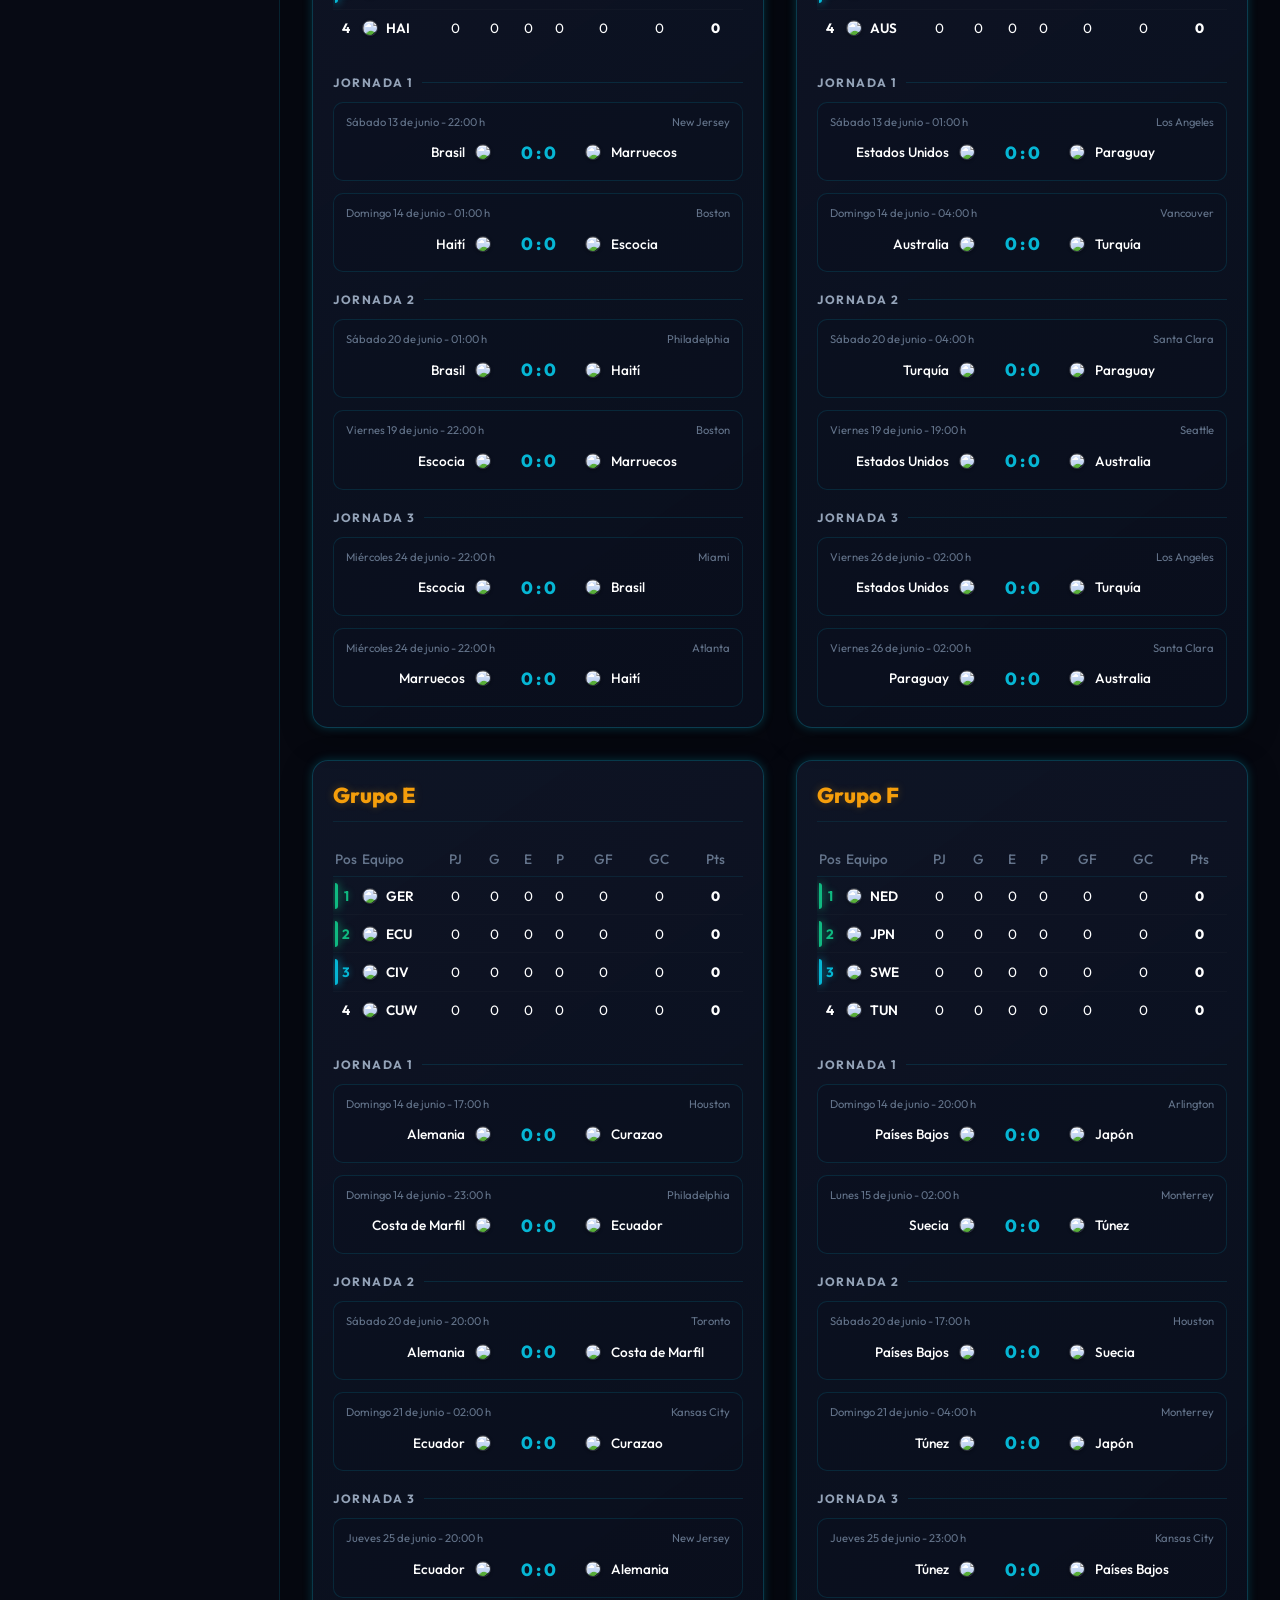
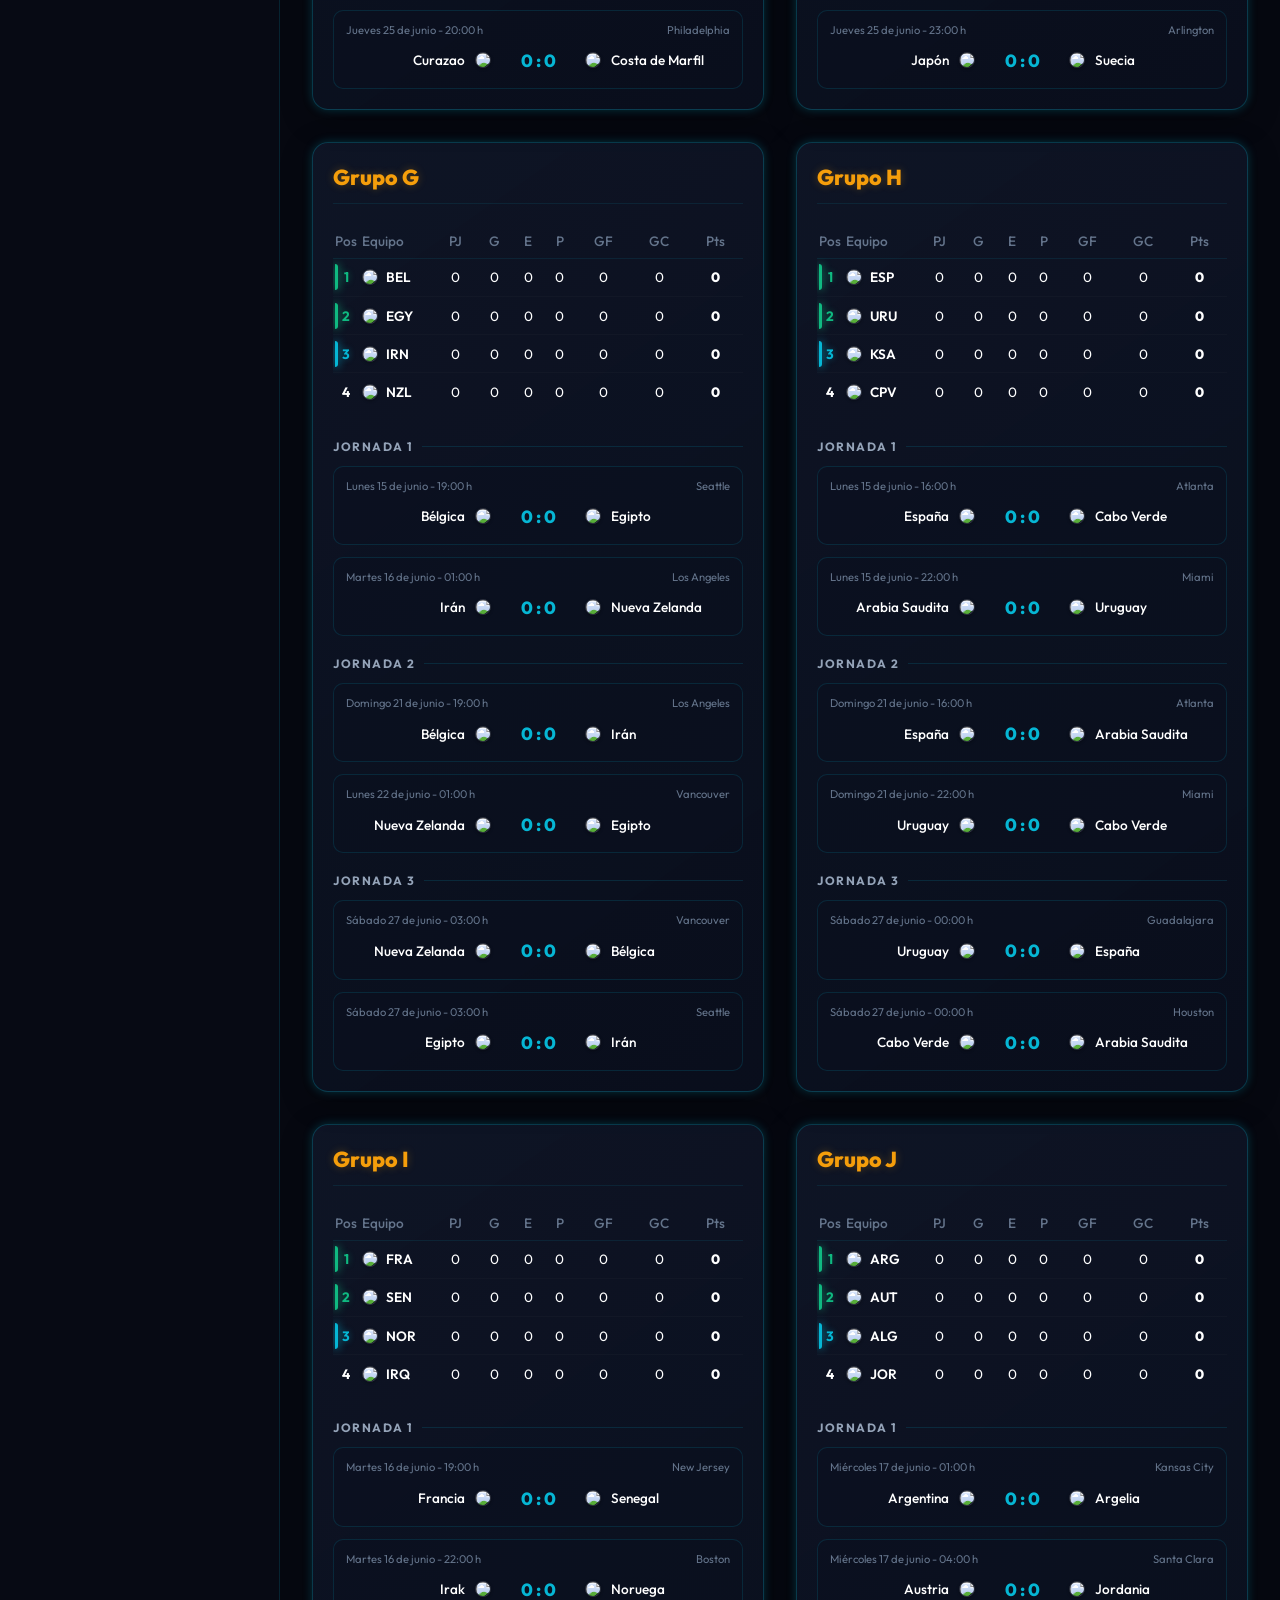
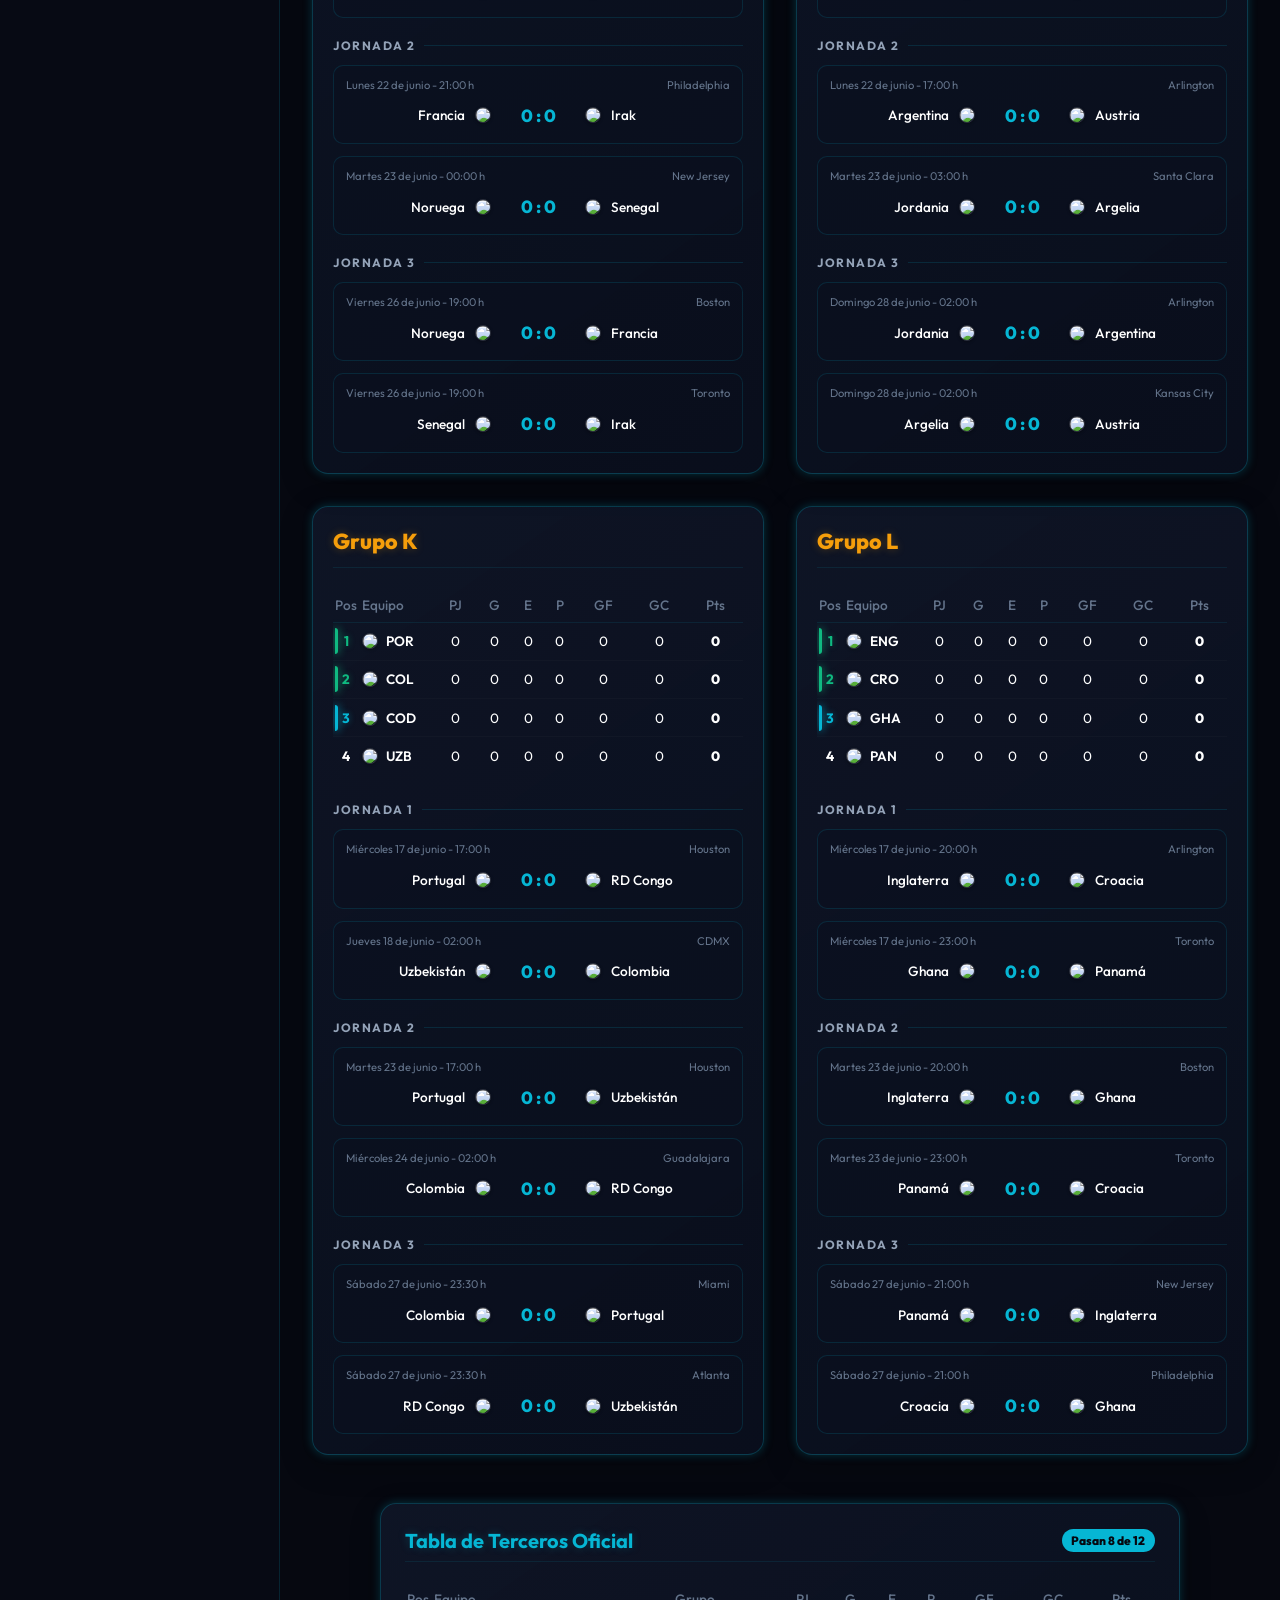
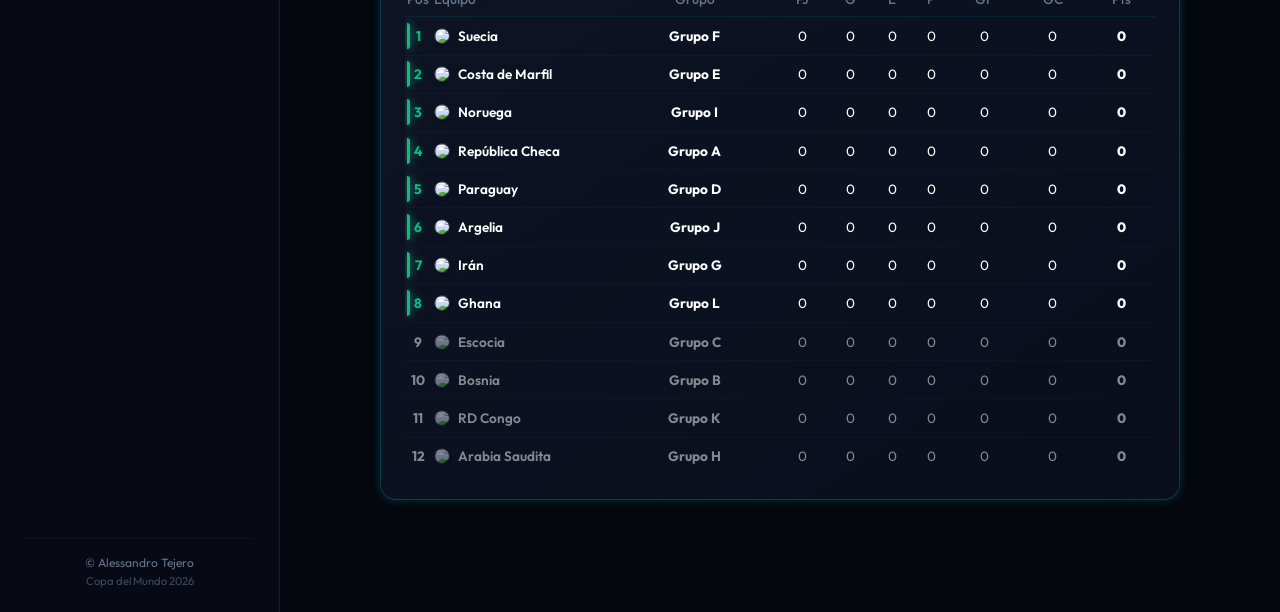
==== commit 1b66a871: "feat: integrate real-time worldcup26.ir API as default feed" ====
--- a/index.html
+++ b/index.html
@@ -4,7 +4,7 @@
 <head>
   <meta charset="UTF-8">
   <meta name="viewport" content="width=device-width, initial-scale=1.0">
-  <title>Mundial 2026 - Resultados en Vivo y Clasificación</title>
+  <title>Mundial 2026 - Resultados y Clasificación</title>
   <meta name="description"
     content="Sigue en tiempo real los resultados, estadísticas y la clasificación de la Copa del Mundo de la FIFA 2026. ¡Actualización automática al minuto!">
   <meta name="keywords"
@@ -48,7 +48,7 @@
       <nav class="sidebar-nav">
         <a href="index.html" class="sidebar-link active" id="nav-live">
           <span class="nav-icon">📡</span>
-          <span>Resultados en Vivo</span>
+          <span>Resultados</span>
         </a>
         <a href="predecir.html" class="sidebar-link" id="nav-predict">
           <span class="nav-icon">✍️</span>
@@ -152,6 +152,25 @@
     </div>
   </div>
 
+  <!-- Match Details Modal -->
+  <div id="match-modal" class="stadium-modal" onclick="closeMatchModal()">
+    <div class="modal-content match-modal-content" onclick="event.stopPropagation()">
+      <button class="close-modal" onclick="closeMatchModal()">&times;</button>
+      <div id="modal-match-header" class="modal-match-header">
+        <!-- Stage, time, date, live indicator -->
+      </div>
+      <div id="modal-match-score-section" class="modal-match-score-section">
+        <!-- Teams, flags, large score -->
+      </div>
+      <div id="modal-match-scorers" class="modal-match-scorers">
+        <!-- Scorer columns -->
+      </div>
+      <div id="modal-match-footer" class="modal-match-footer">
+        <!-- Stadium details -->
+      </div>
+    </div>
+  </div>
+
   <!-- Database & Logic Script -->
   <script src="data.js"></script>
   <script src="live.js"></script>
--- a/styles.css
+++ b/styles.css
@@ -1879,3 +1879,261 @@
   }
 
 }
+
+/* Match details modal & interactive styles */
+.upcoming-match-card.clickable-card,
+.match-item.clickable-match-item,
+.bracket-match.clickable-bracket-match {
+  cursor: pointer;
+  transition: var(--transition-smooth);
+}
+
+.upcoming-match-card.clickable-card:hover {
+  transform: translateY(-4px);
+  border-color: rgba(6, 182, 212, 0.5);
+  box-shadow: 0 0 15px rgba(6, 182, 212, 0.3), 0 10px 25px rgba(0, 0, 0, 0.4);
+}
+
+.match-item.clickable-match-item:hover {
+  border-color: rgba(6, 182, 212, 0.4) !important;
+  background: rgba(6, 182, 212, 0.04);
+  box-shadow: 0 0 12px rgba(6, 182, 212, 0.2);
+}
+
+.bracket-match.clickable-bracket-match:hover {
+  border-color: rgba(6, 182, 212, 0.4) !important;
+  box-shadow: 0 0 15px rgba(6, 182, 212, 0.25), 0 8px 24px rgba(0,0,0,0.4) !important;
+  background: rgba(6, 182, 212, 0.02) !important;
+}
+
+.upcoming-match-card.live-card:hover {
+  border-color: var(--accent-red) !important;
+  box-shadow: 0 0 20px rgba(239, 68, 68, 0.45), 0 10px 25px rgba(0, 0, 0, 0.4) !important;
+}
+
+.match-item.live-match-item:hover {
+  border-color: var(--accent-red) !important;
+  background: rgba(239, 68, 68, 0.05) !important;
+  box-shadow: 0 0 12px rgba(239, 68, 68, 0.25) !important;
+}
+
+.bracket-match.live-bracket-match:hover {
+  border-color: var(--accent-red) !important;
+  box-shadow: 0 0 18px rgba(239, 68, 68, 0.4), 0 8px 24px rgba(0,0,0,0.4) !important;
+  background: rgba(239, 68, 68, 0.03) !important;
+}
+
+.match-live-badge-dot {
+  width: 8px;
+  height: 8px;
+  border-radius: 50%;
+  background-color: var(--accent-red);
+  box-shadow: 0 0 6px var(--accent-red);
+  display: inline-block;
+  animation: pulseLiveDot 1.5s infinite alternate;
+}
+
+@keyframes pulseLiveDot {
+  0% { transform: scale(0.8); opacity: 0.6; }
+  100% { transform: scale(1.2); opacity: 1; }
+}
+
+.bracket-live-dot {
+  width: 6px;
+  height: 6px;
+  border-radius: 50%;
+  background-color: var(--accent-red);
+  box-shadow: 0 0 5px var(--accent-red);
+  display: inline-block;
+  animation: pulseLiveDot 1.5s infinite alternate;
+}
+
+/* Modal Content & Scorer Styles */
+.match-modal-content {
+  background: var(--bg-card);
+  border: 1px solid rgba(239, 68, 68, 0.4);
+  border-radius: 24px;
+  box-shadow: 0 0 30px rgba(239, 68, 68, 0.25), 0 10px 40px rgba(0, 0, 0, 0.6);
+  max-width: 550px;
+  width: 90%;
+  padding: 2.2rem 2rem 1.8rem;
+  position: relative;
+  transition: var(--transition-smooth);
+}
+
+.modal-match-header {
+  display: flex;
+  justify-content: space-between;
+  align-items: center;
+  font-size: 0.8rem;
+  color: var(--text-muted);
+  border-bottom: 1px solid rgba(255, 255, 255, 0.05);
+  padding-bottom: 0.75rem;
+  margin-bottom: 1.25rem;
+}
+
+.modal-match-score-section {
+  display: flex;
+  align-items: center;
+  justify-content: space-between;
+  gap: 1rem;
+  margin-bottom: 1.5rem;
+}
+
+.modal-match-team {
+  flex: 1;
+  display: flex;
+  flex-direction: column;
+  align-items: center;
+  text-align: center;
+  gap: 0.5rem;
+}
+
+.modal-match-team img {
+  width: 55px;
+  height: 55px;
+  border-radius: 50%;
+  border: 2px solid rgba(255, 255, 255, 0.15);
+  box-shadow: 0 4px 10px rgba(0, 0, 0, 0.3);
+  object-fit: cover;
+}
+
+.modal-match-team-name {
+  font-weight: 700;
+  font-size: 1.05rem;
+  color: var(--text-primary);
+}
+
+.modal-match-team-id {
+  font-size: 0.8rem;
+  color: var(--text-muted);
+  font-weight: 600;
+}
+
+.modal-match-score-display {
+  display: flex;
+  flex-direction: column;
+  align-items: center;
+  min-width: 90px;
+}
+
+.modal-match-score-numbers {
+  font-size: 2.5rem;
+  font-weight: 800;
+  color: var(--text-primary);
+  letter-spacing: 2px;
+  text-shadow: 0 0 10px rgba(255, 255, 255, 0.1);
+}
+
+.modal-match-score-numbers.live-score {
+  color: var(--accent-red);
+  text-shadow: 0 0 15px rgba(239, 68, 68, 0.4);
+}
+
+.modal-match-scorers {
+  display: grid;
+  grid-template-columns: 1fr 1fr;
+  gap: 1.5rem;
+  background: rgba(5, 7, 15, 0.6);
+  border: 1px solid rgba(255, 255, 255, 0.03);
+  border-radius: 14px;
+  padding: 1.25rem;
+  margin-top: 1rem;
+}
+
+.modal-match-scorers-column {
+  display: flex;
+  flex-direction: column;
+  gap: 0.45rem;
+}
+
+.modal-match-scorers-column.home-scorers {
+  border-right: 1px solid rgba(255, 255, 255, 0.05);
+  padding-right: 0.75rem;
+}
+
+.modal-match-scorers-column.away-scorers {
+  padding-left: 0.25rem;
+}
+
+.modal-scorer-item {
+  display: flex;
+  align-items: center;
+  gap: 0.4rem;
+  font-size: 0.8rem;
+  color: var(--text-secondary);
+  font-weight: 500;
+}
+
+.home-scorers .modal-scorer-item {
+  justify-content: flex-start;
+}
+
+.away-scorers .modal-scorer-item {
+  justify-content: flex-start;
+}
+
+.modal-scorer-ball {
+  font-size: 0.75rem;
+  opacity: 0.85;
+}
+
+.modal-scorer-name {
+  white-space: nowrap;
+  overflow: hidden;
+  text-overflow: ellipsis;
+  max-width: 140px;
+}
+
+.modal-scorer-min {
+  font-size: 0.7rem;
+  background: rgba(255, 255, 255, 0.06);
+  padding: 0.1rem 0.35rem;
+  border-radius: 4px;
+  color: var(--accent-cyan);
+  font-weight: 700;
+}
+
+.modal-no-goals {
+  grid-column: span 2;
+  text-align: center;
+  color: var(--text-muted);
+  font-size: 0.8rem;
+  font-style: italic;
+  padding: 0.5rem 0;
+}
+
+.modal-match-footer {
+  margin-top: 1.5rem;
+  border-top: 1px solid rgba(255, 255, 255, 0.04);
+  padding-top: 0.85rem;
+  text-align: center;
+  font-size: 0.75rem;
+  color: var(--text-muted);
+  display: flex;
+  flex-direction: column;
+  gap: 0.25rem;
+}
+
+.modal-match-stadium {
+  font-weight: 600;
+  color: var(--text-secondary);
+}
+
+/* Stack scorer columns on mobile */
+@media (max-width: 500px) {
+  .modal-match-scorers {
+    grid-template-columns: 1fr;
+    gap: 1rem;
+  }
+  .modal-match-scorers-column.home-scorers {
+    border-right: none;
+    border-bottom: 1px solid rgba(255, 255, 255, 0.05);
+    padding-right: 0;
+    padding-bottom: 0.75rem;
+  }
+  .modal-match-scorers-column.away-scorers {
+    padding-left: 0;
+  }
+}
+
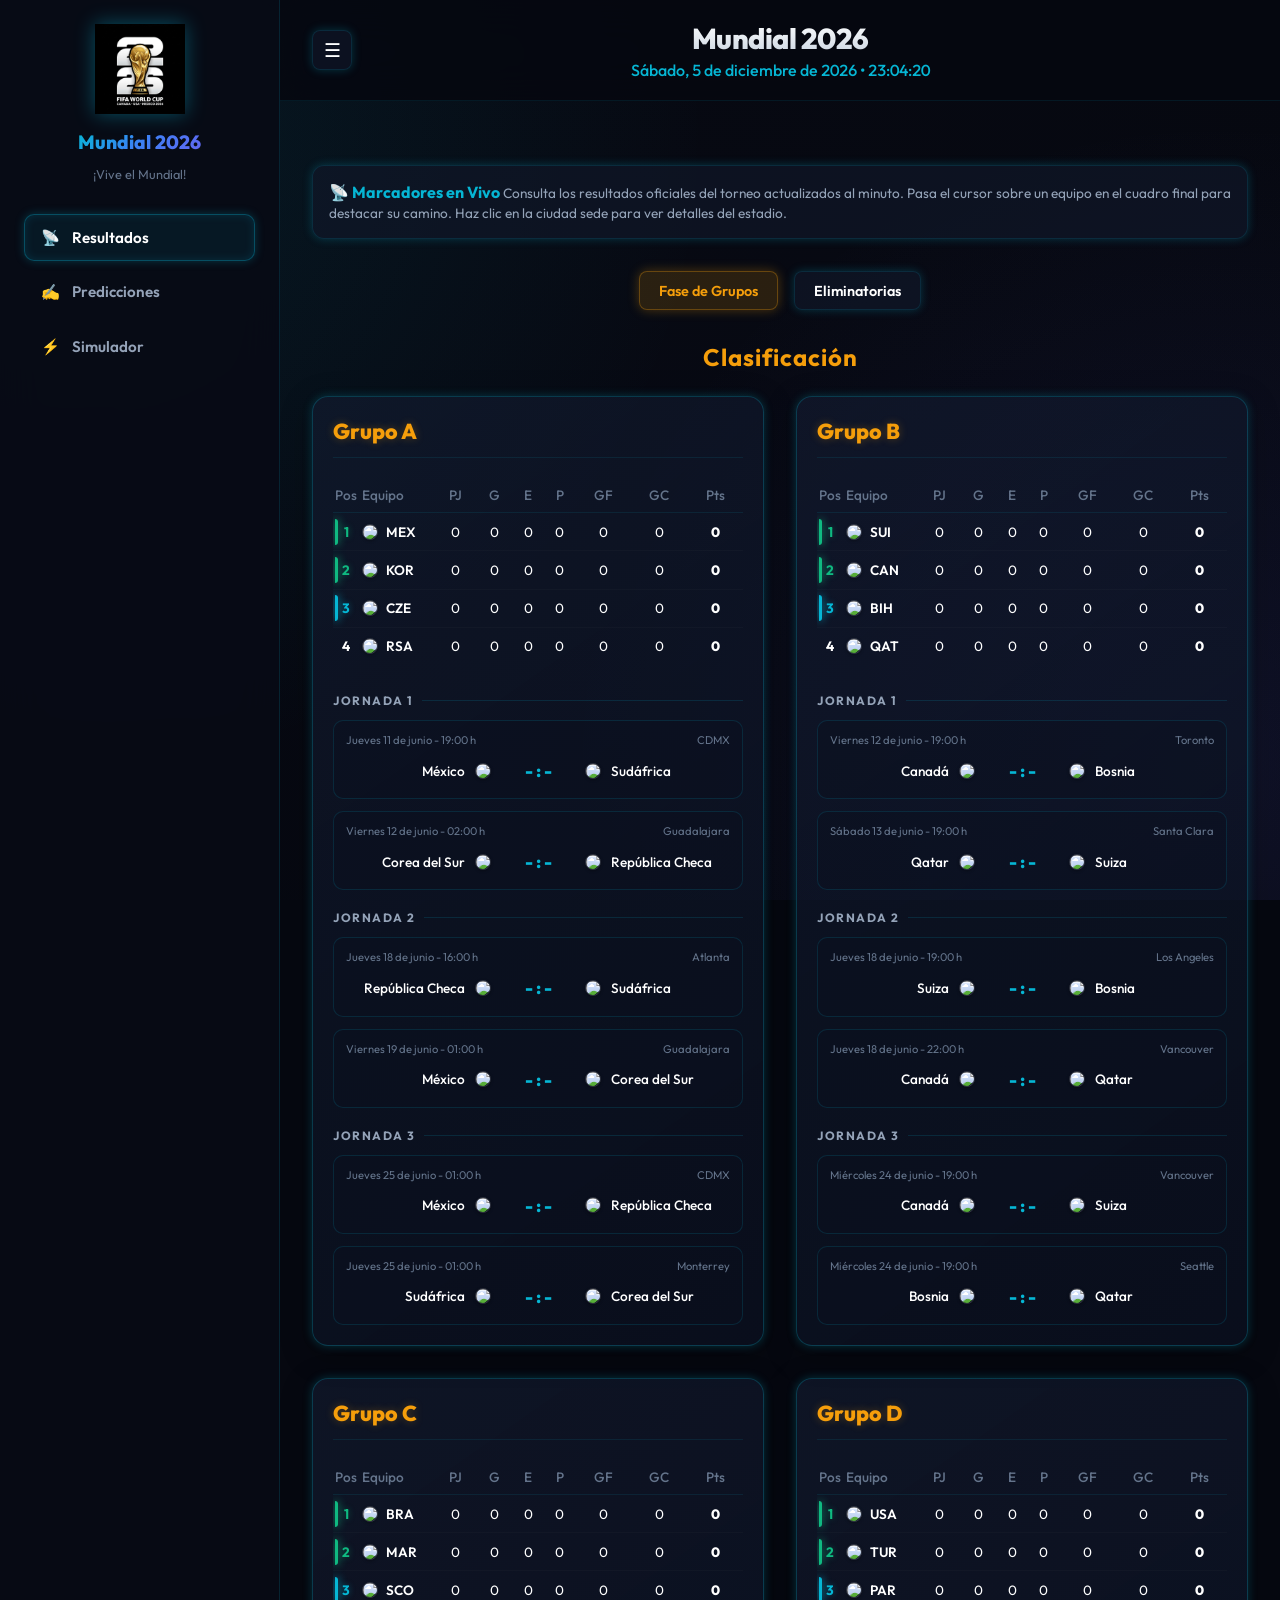
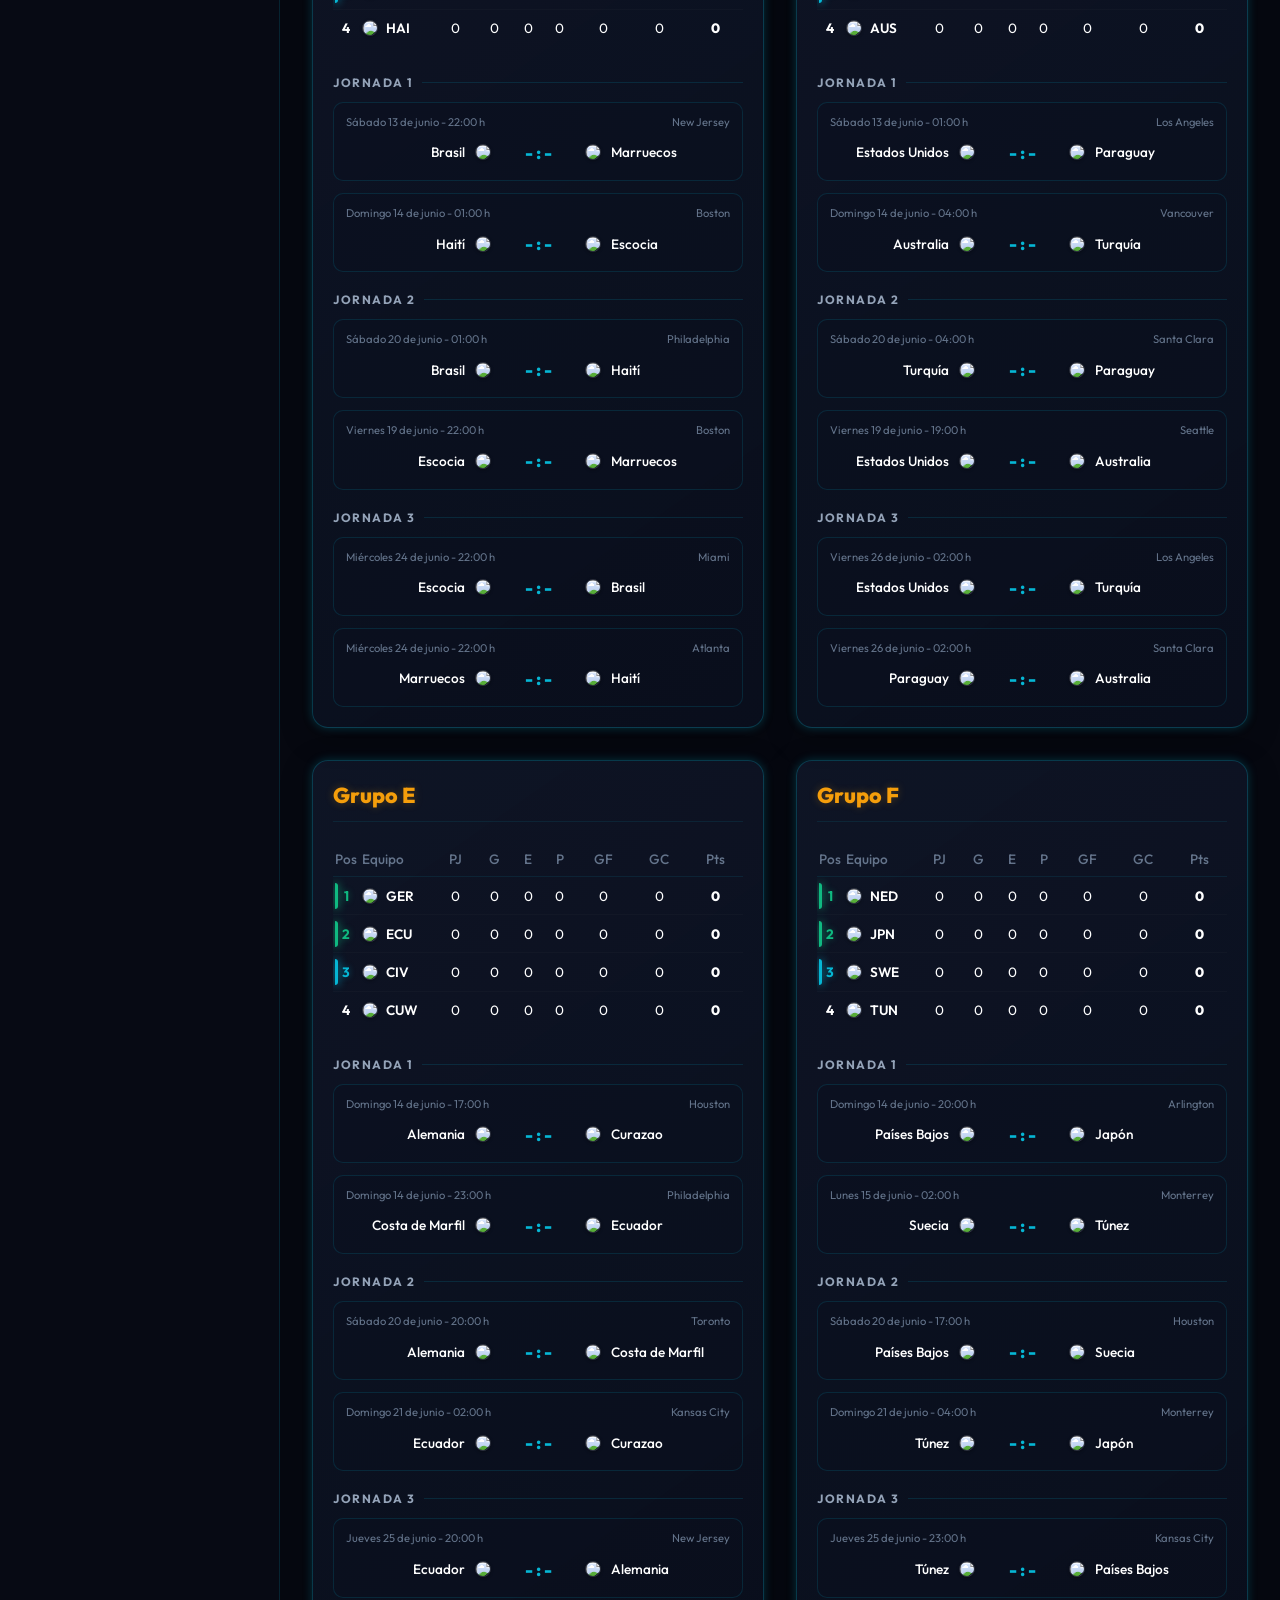
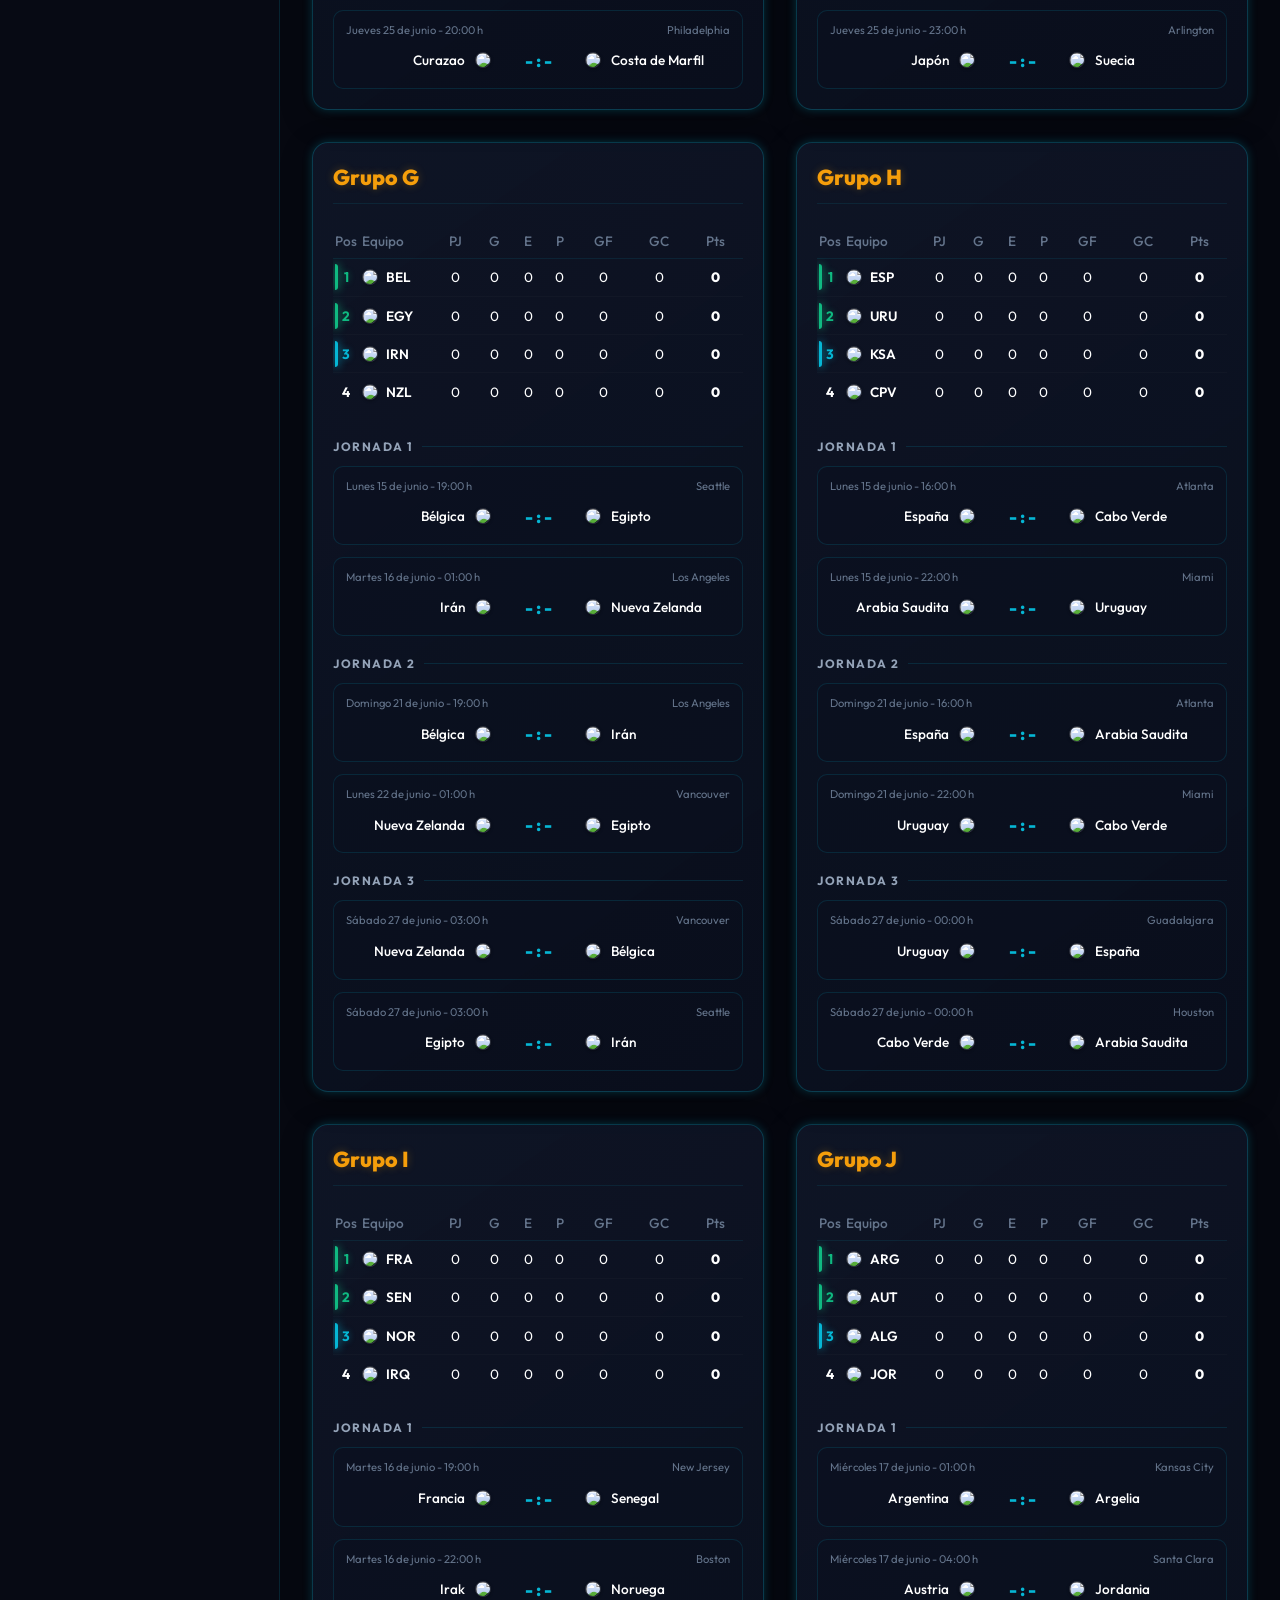
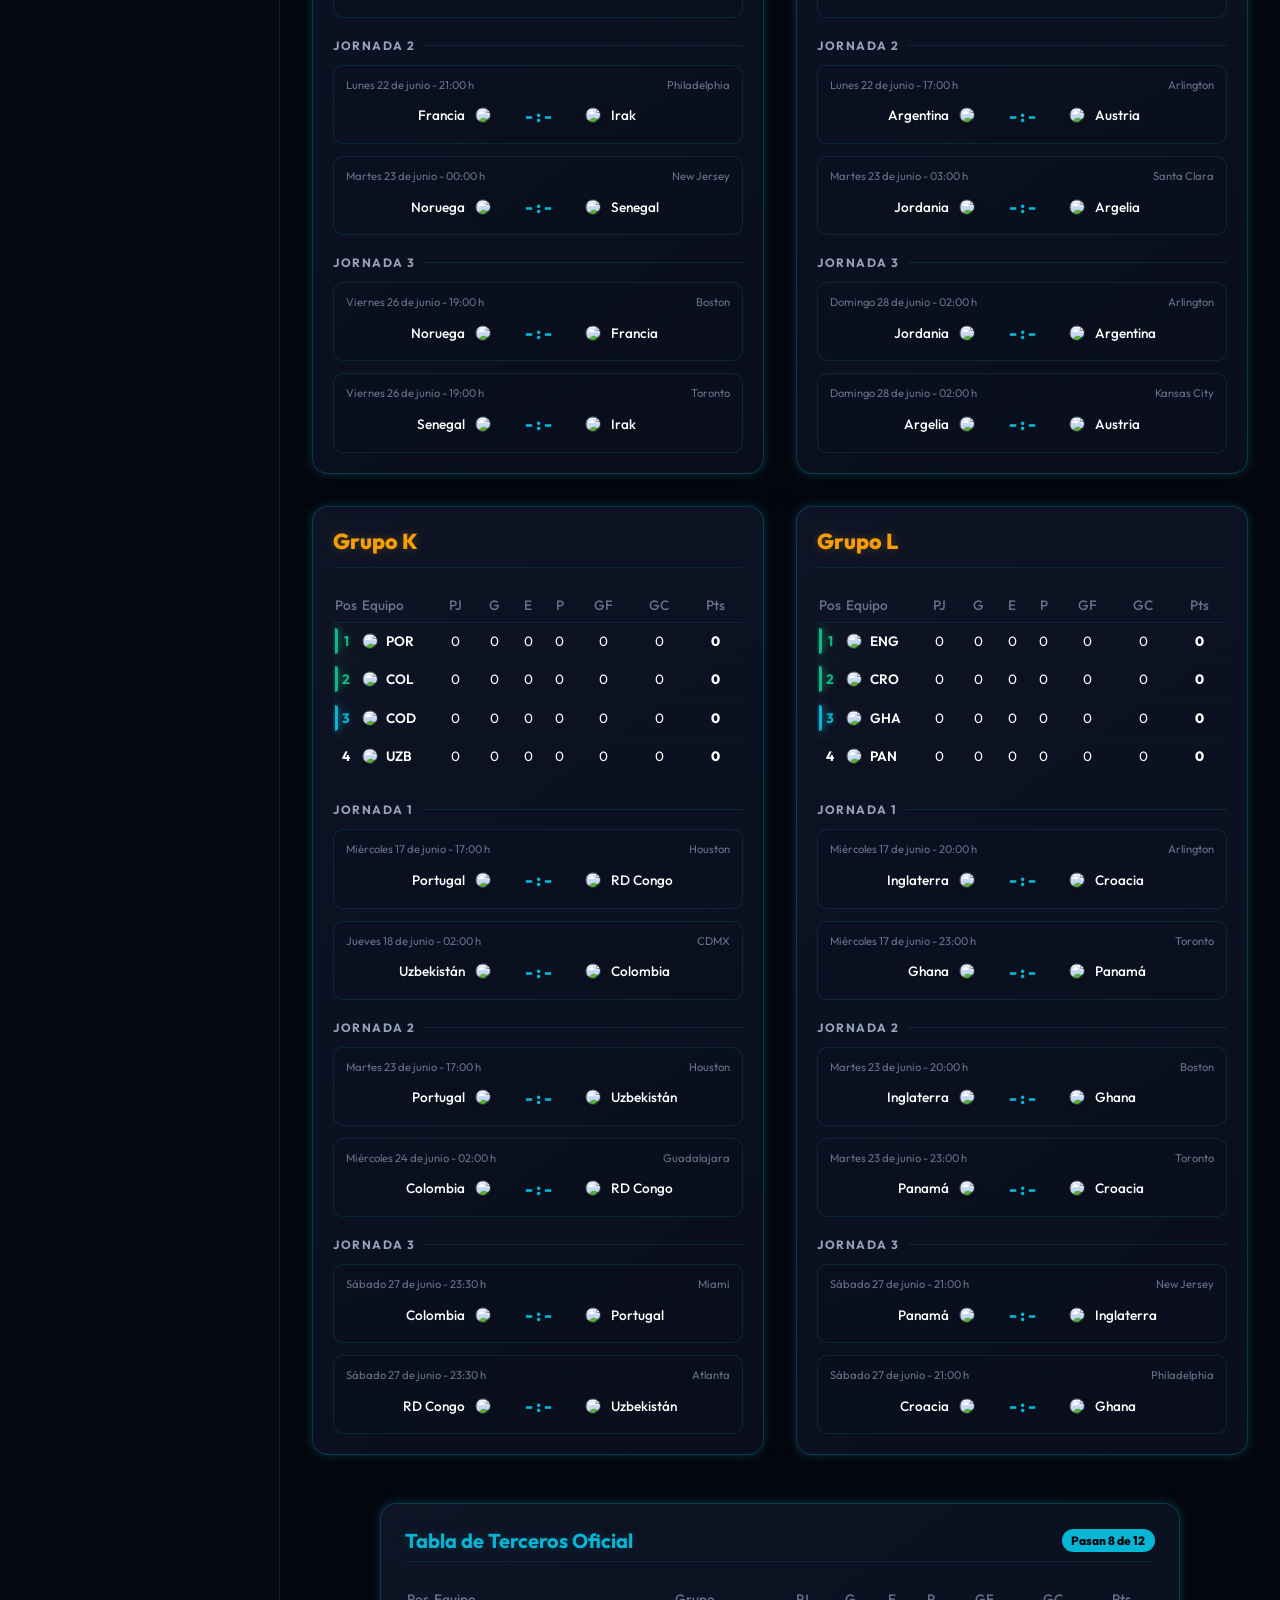
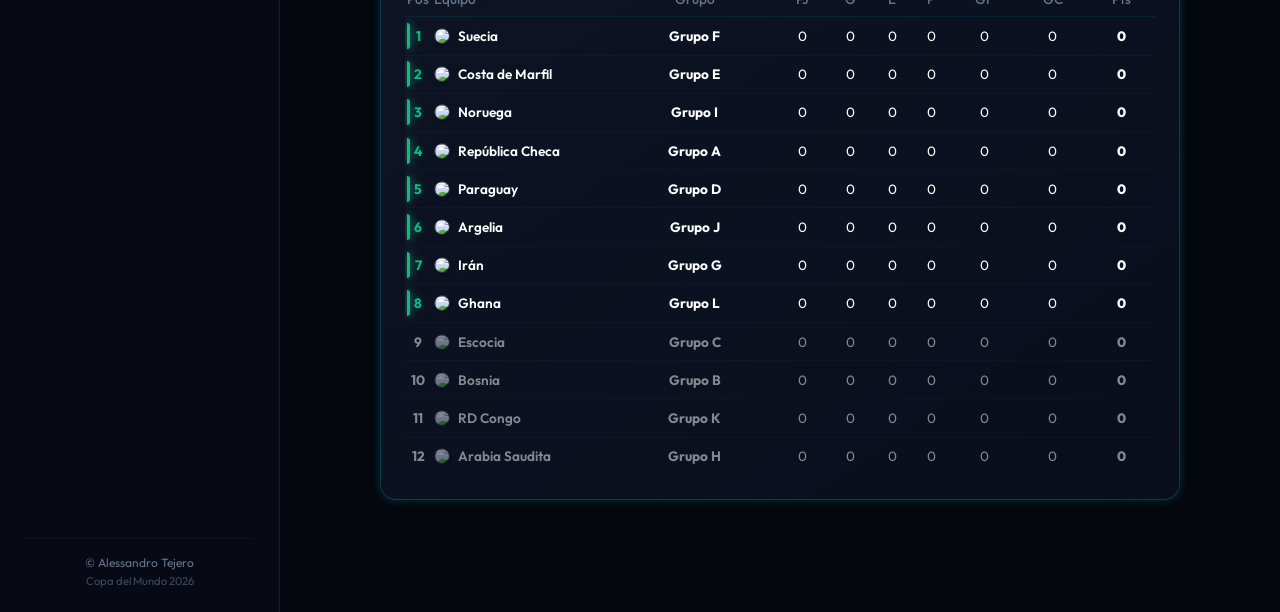
==== commit d5715c29: "Fix live scores mapping by team, DRC support, unplayed match format, SWR caching and API scorers par" ====
--- a/index.html
+++ b/index.html
@@ -173,7 +173,7 @@
 
   <!-- Database & Logic Script -->
   <script src="data.js"></script>
-  <script src="live.js"></script>
+  <script src="live.js?v=1.0.1"></script>
   <script src="bracket-zoom.js"></script>
 
 </body>
